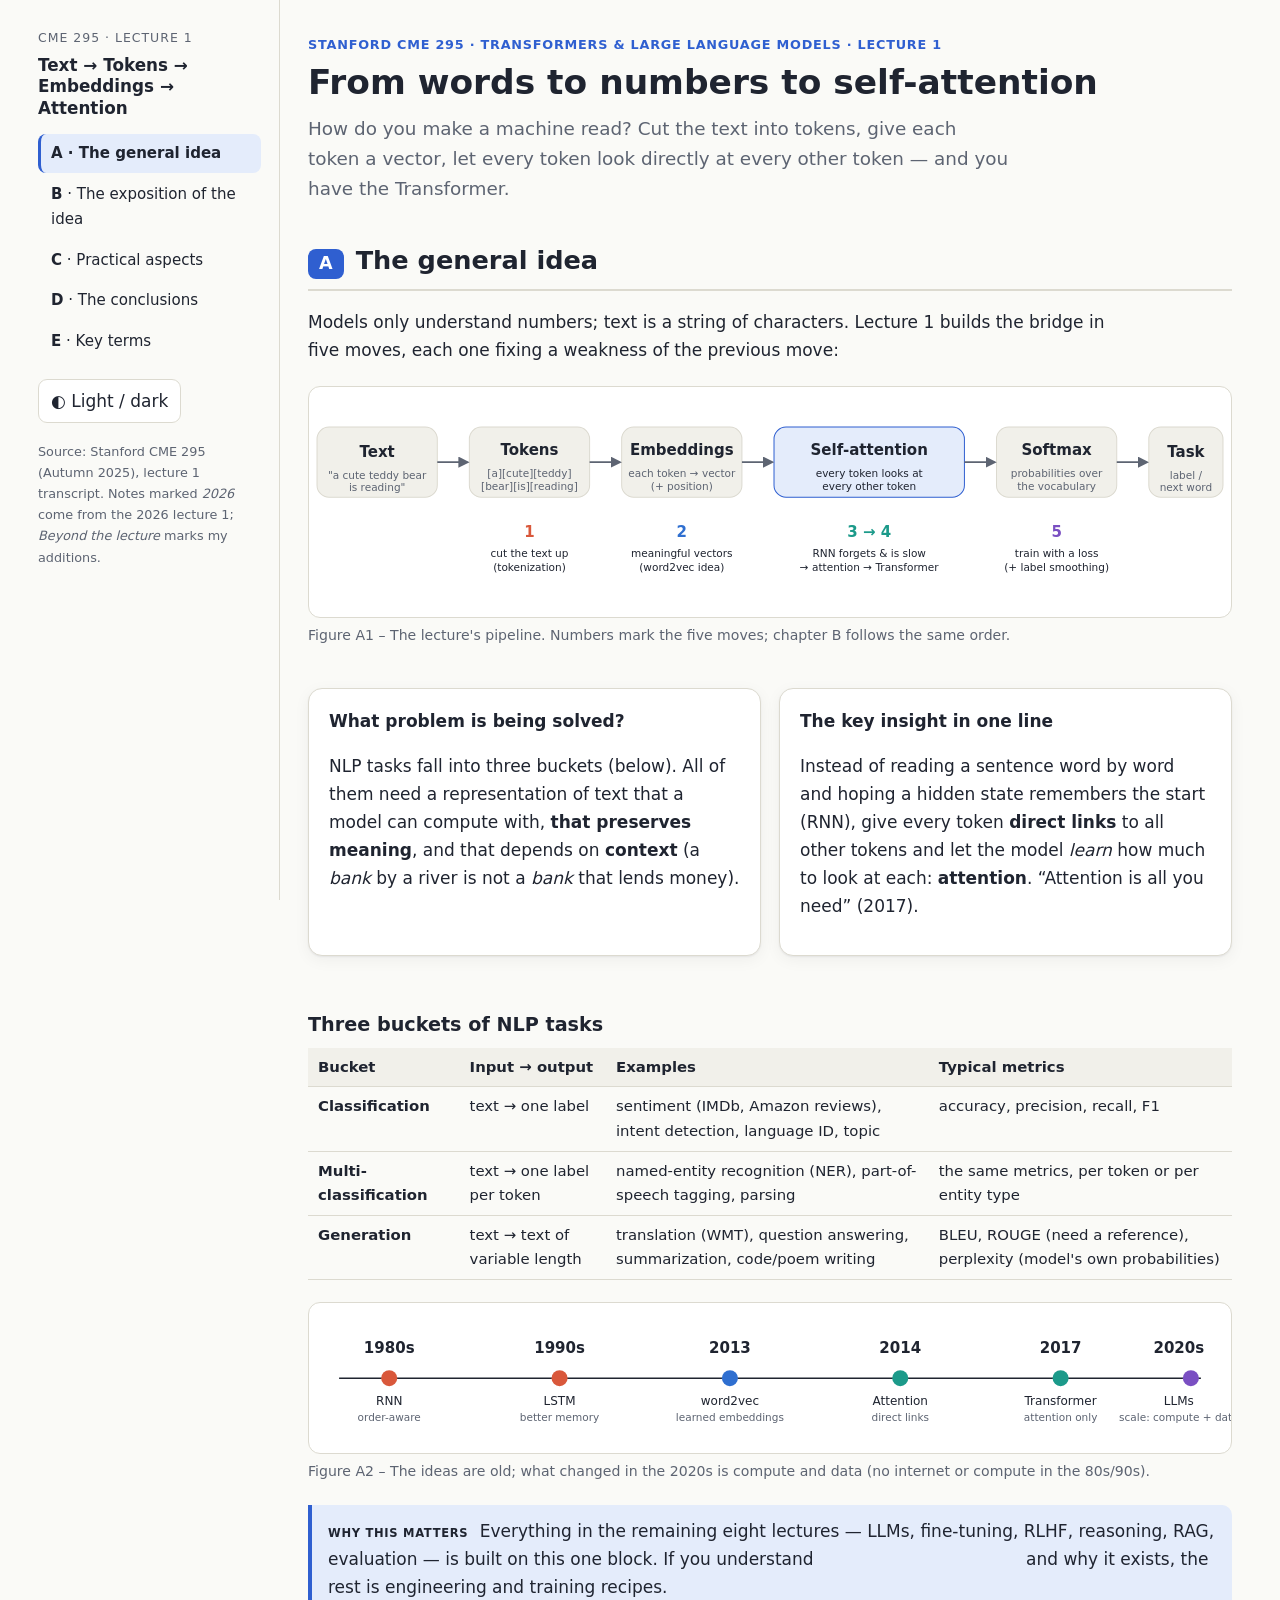
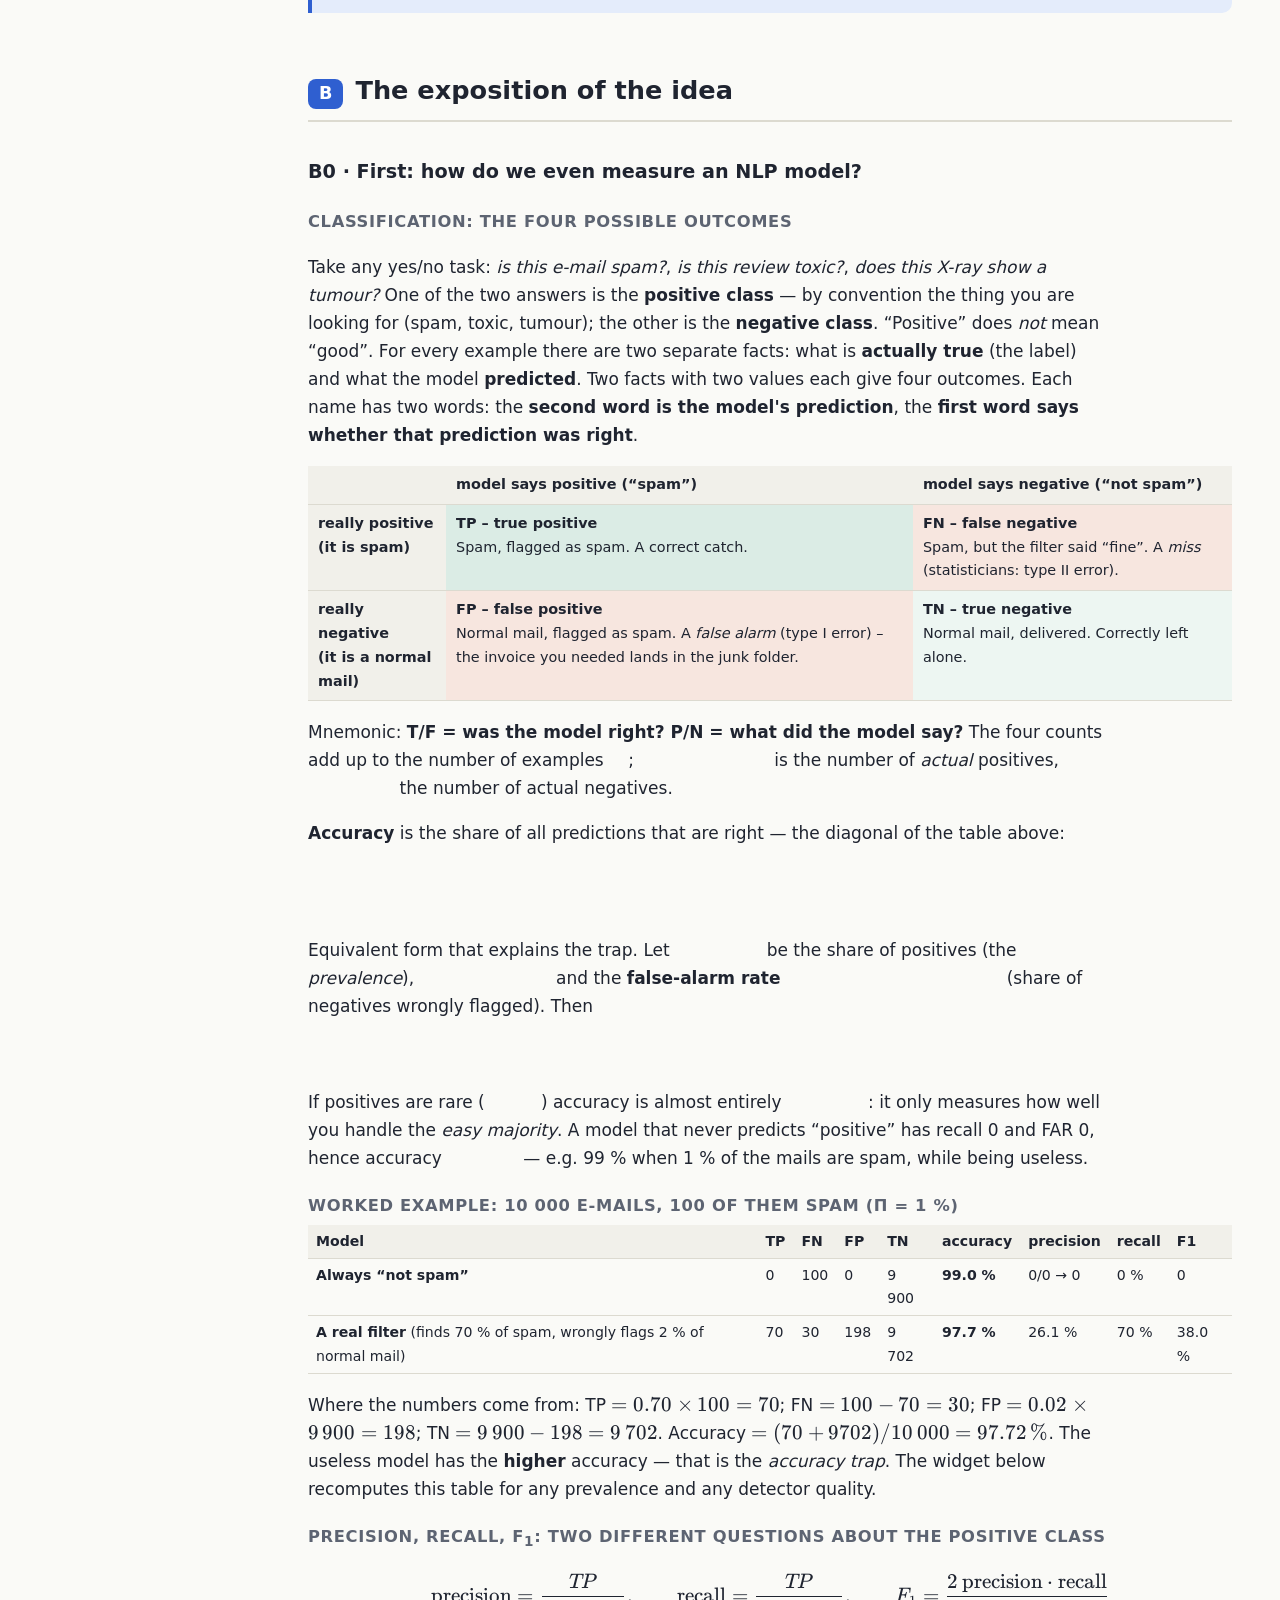
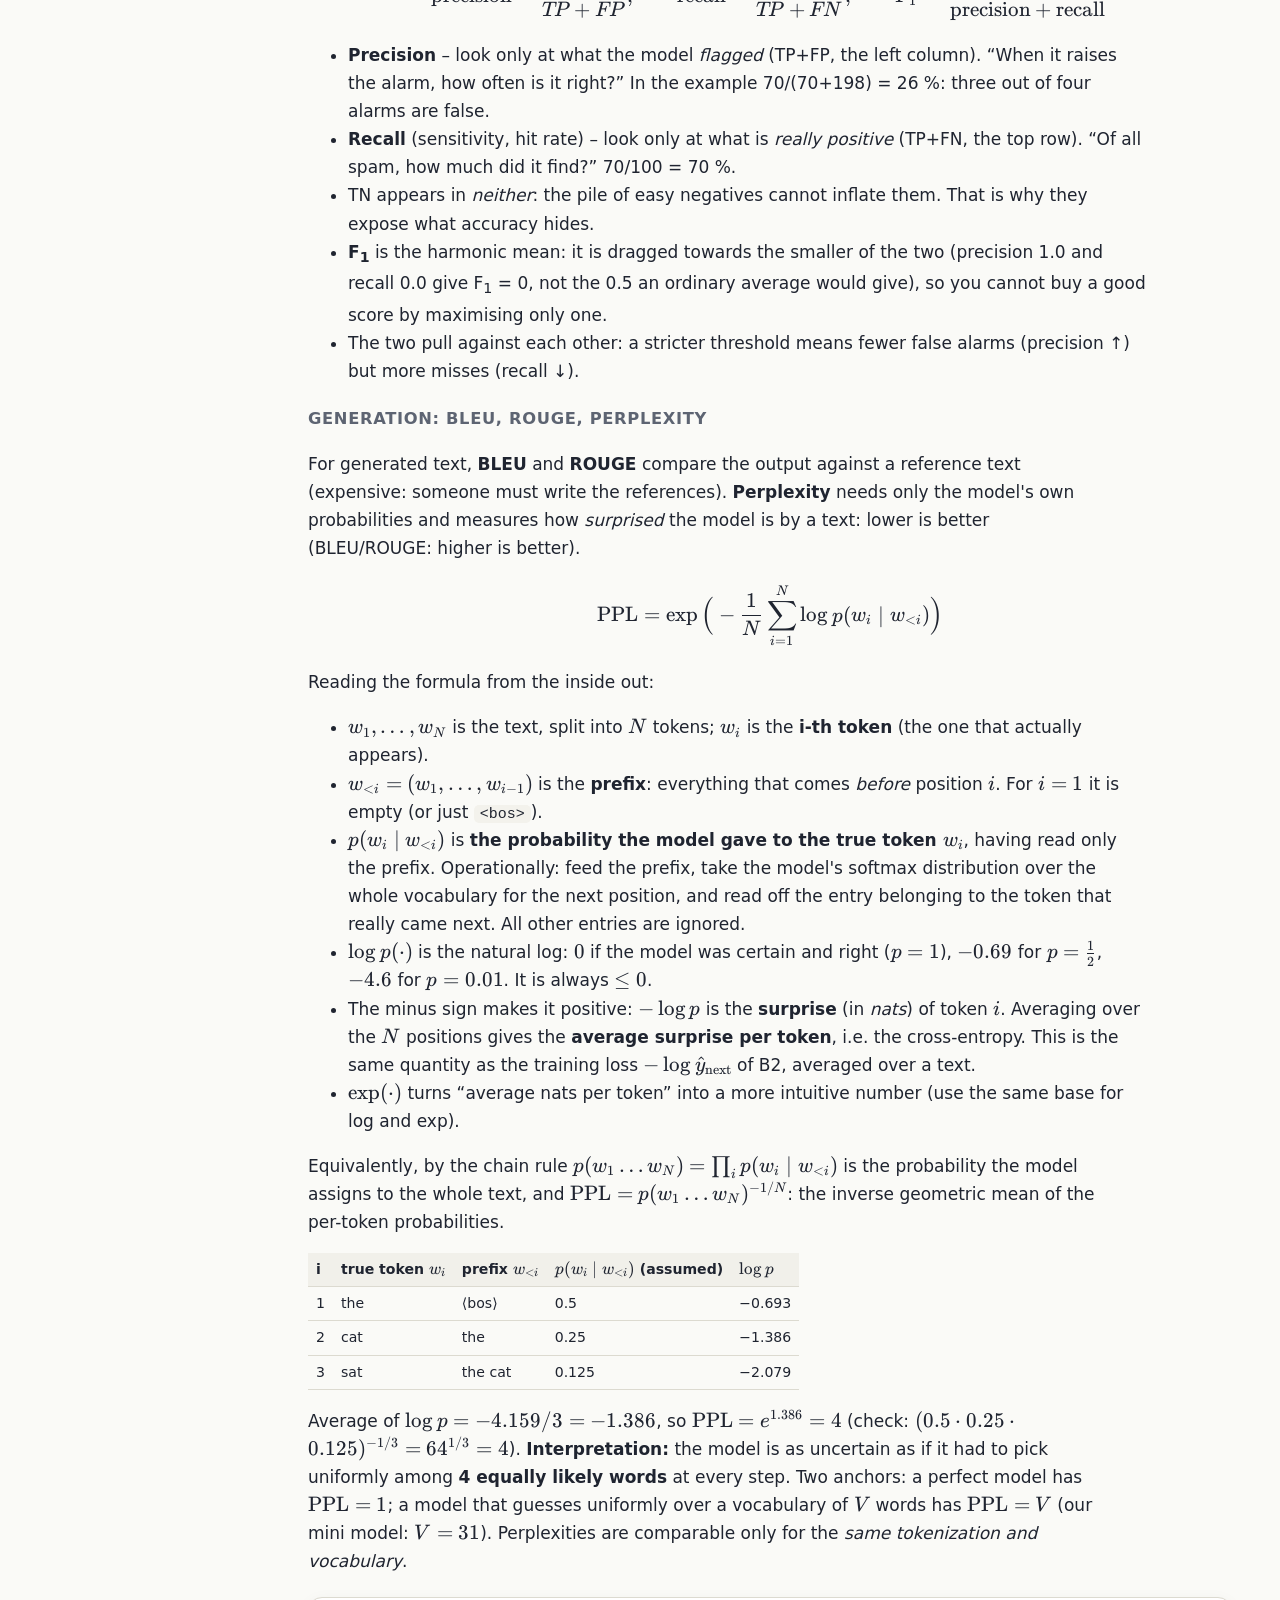
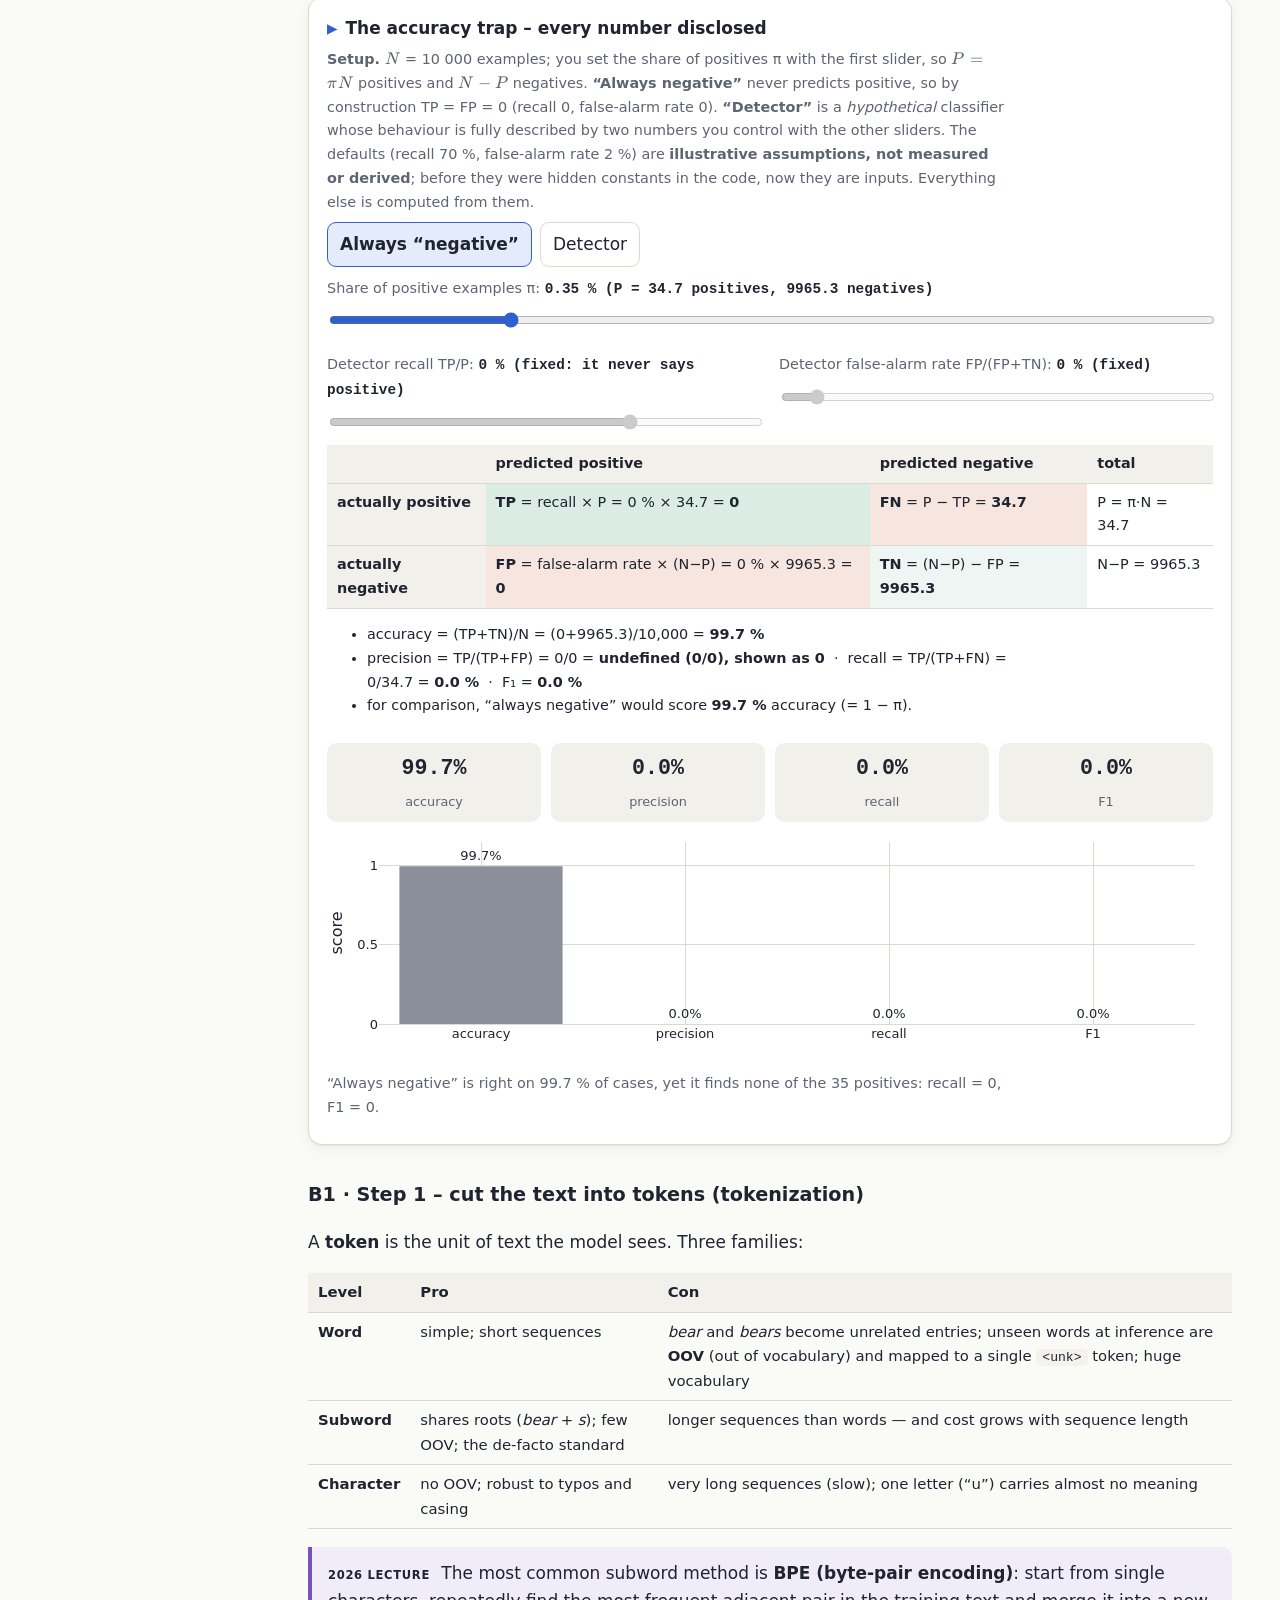
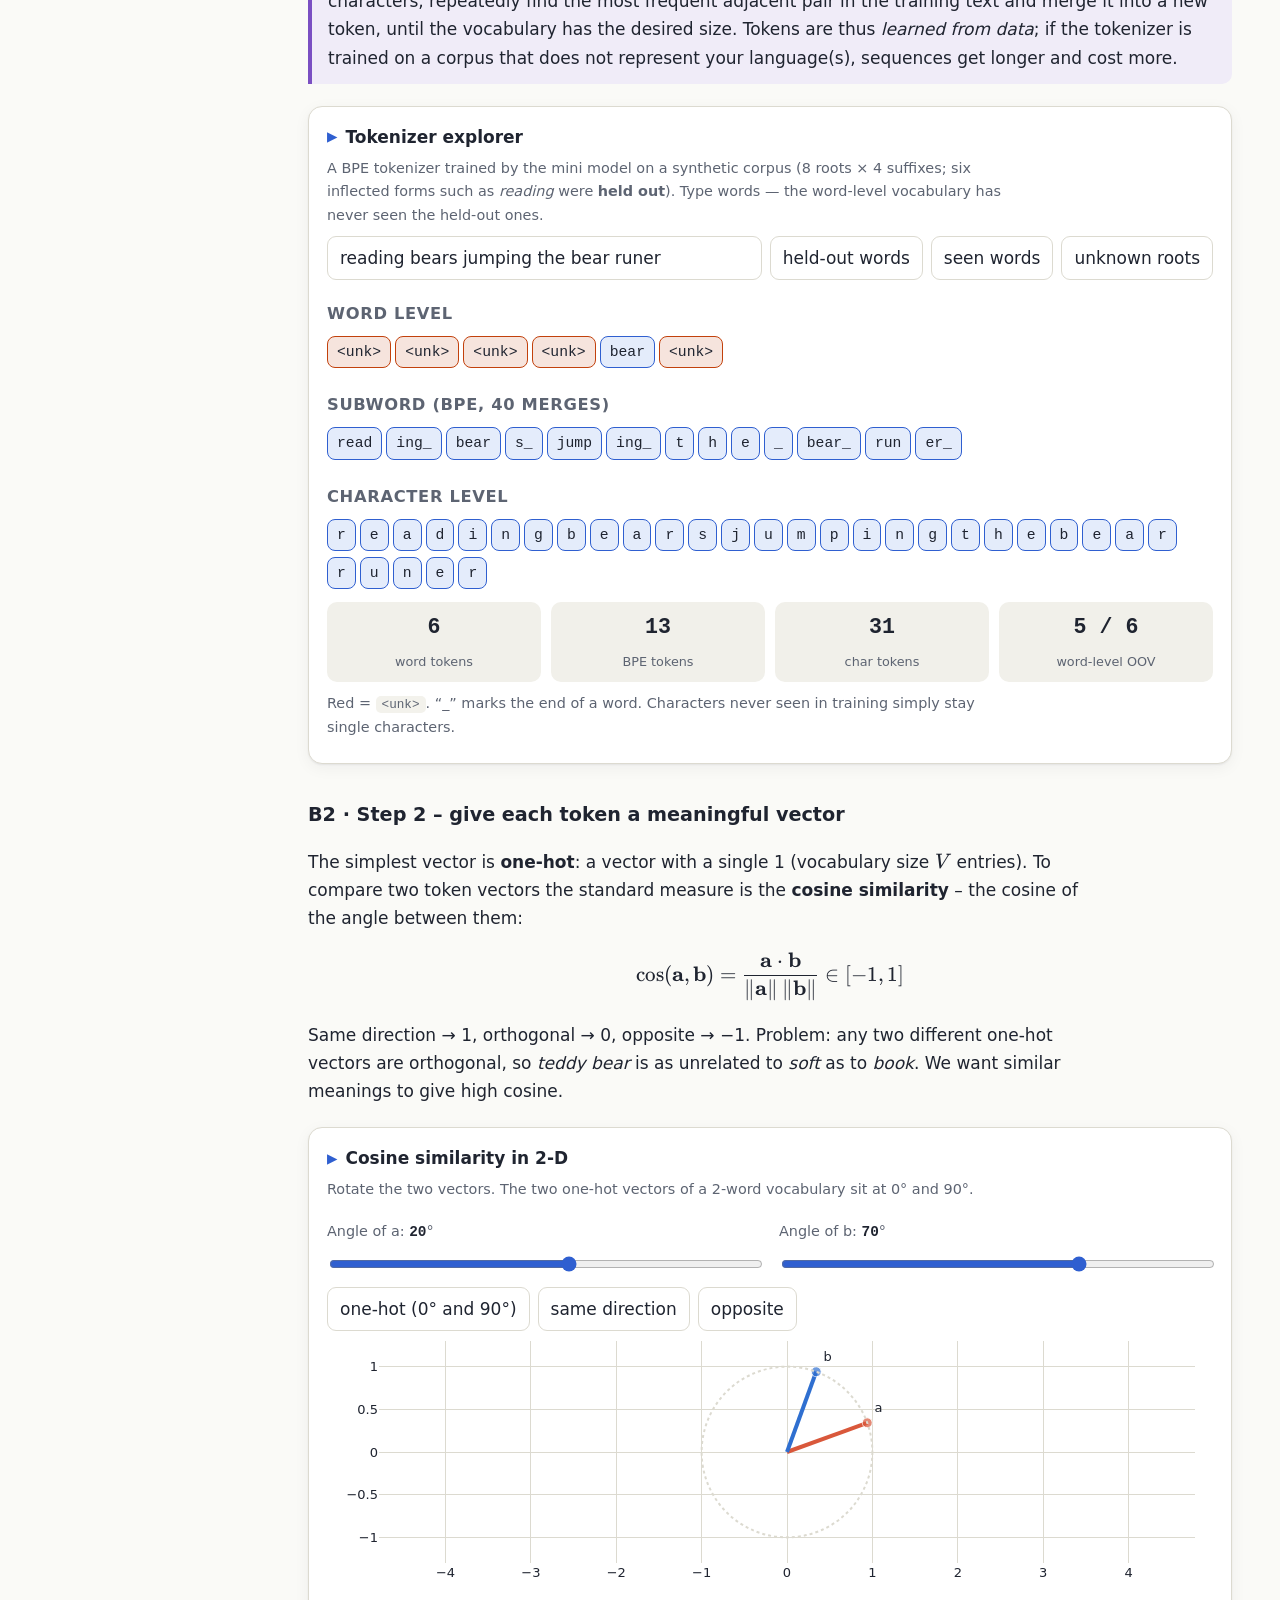
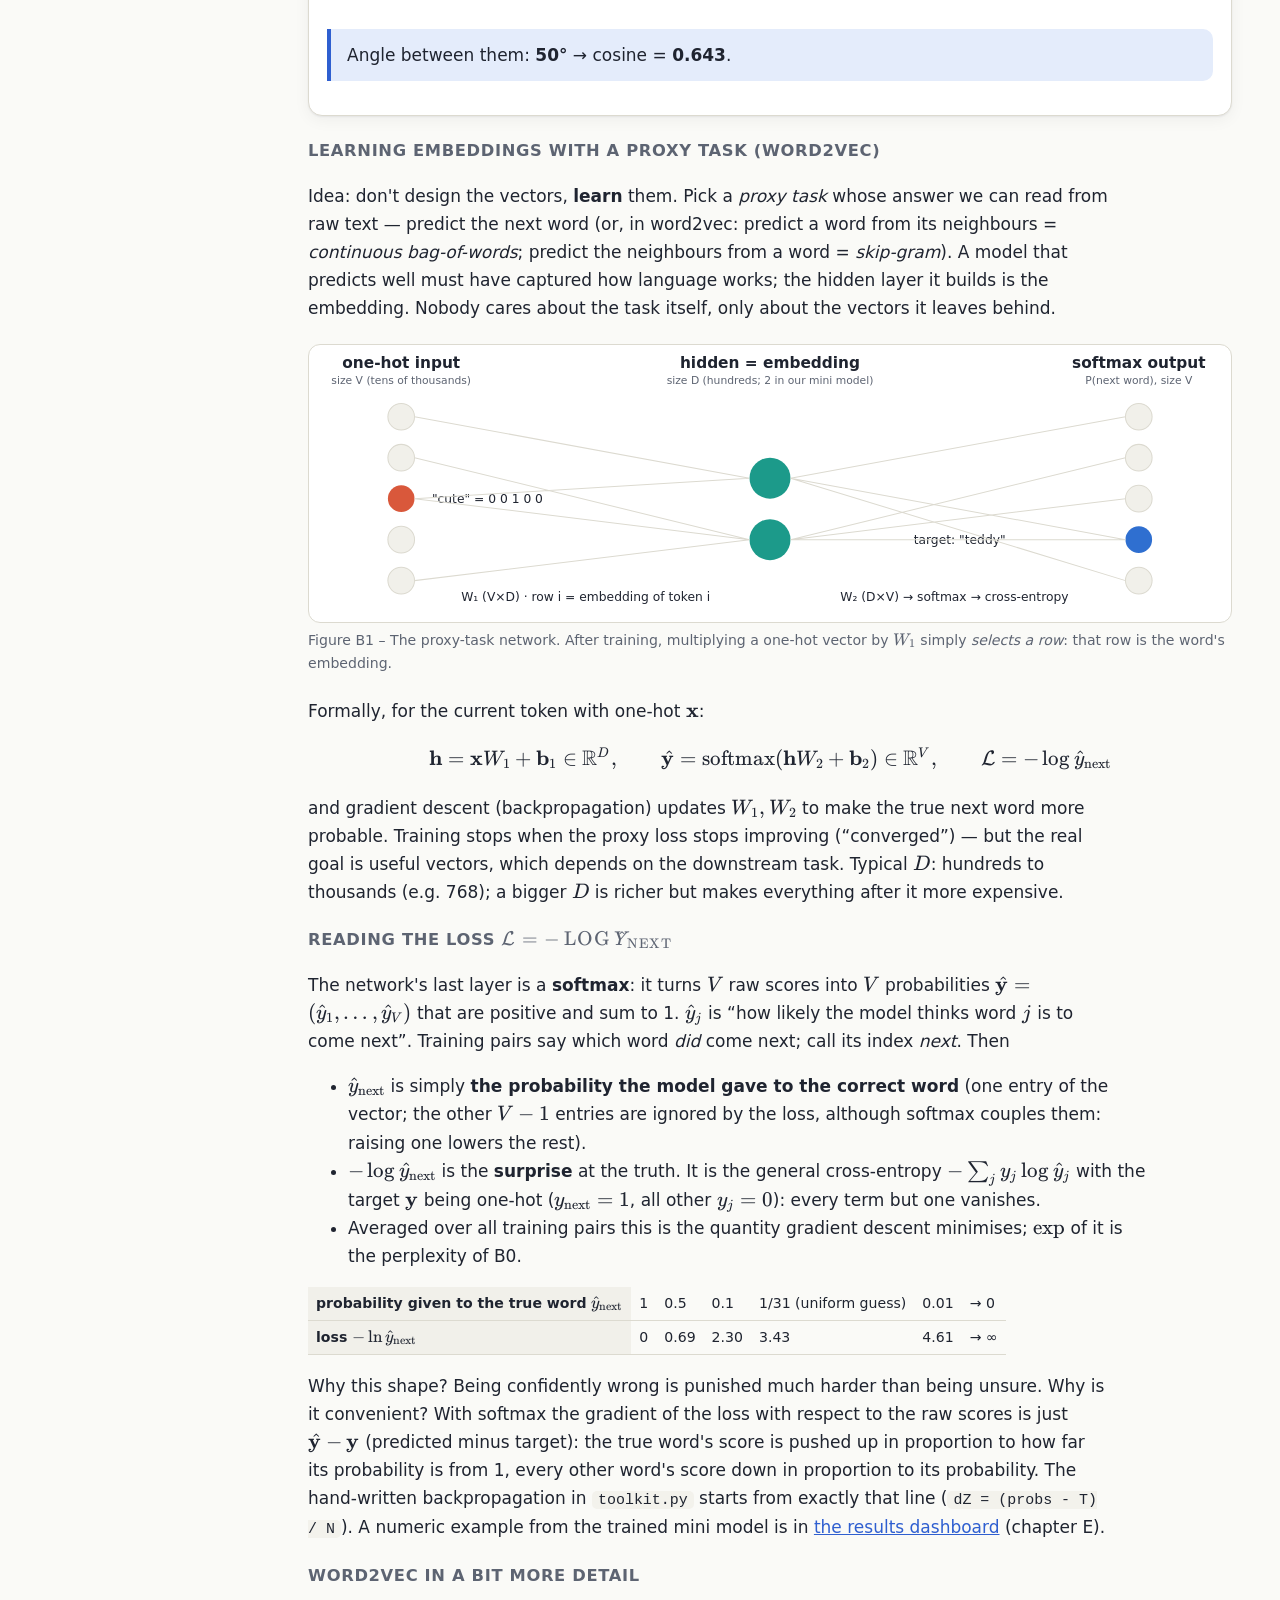
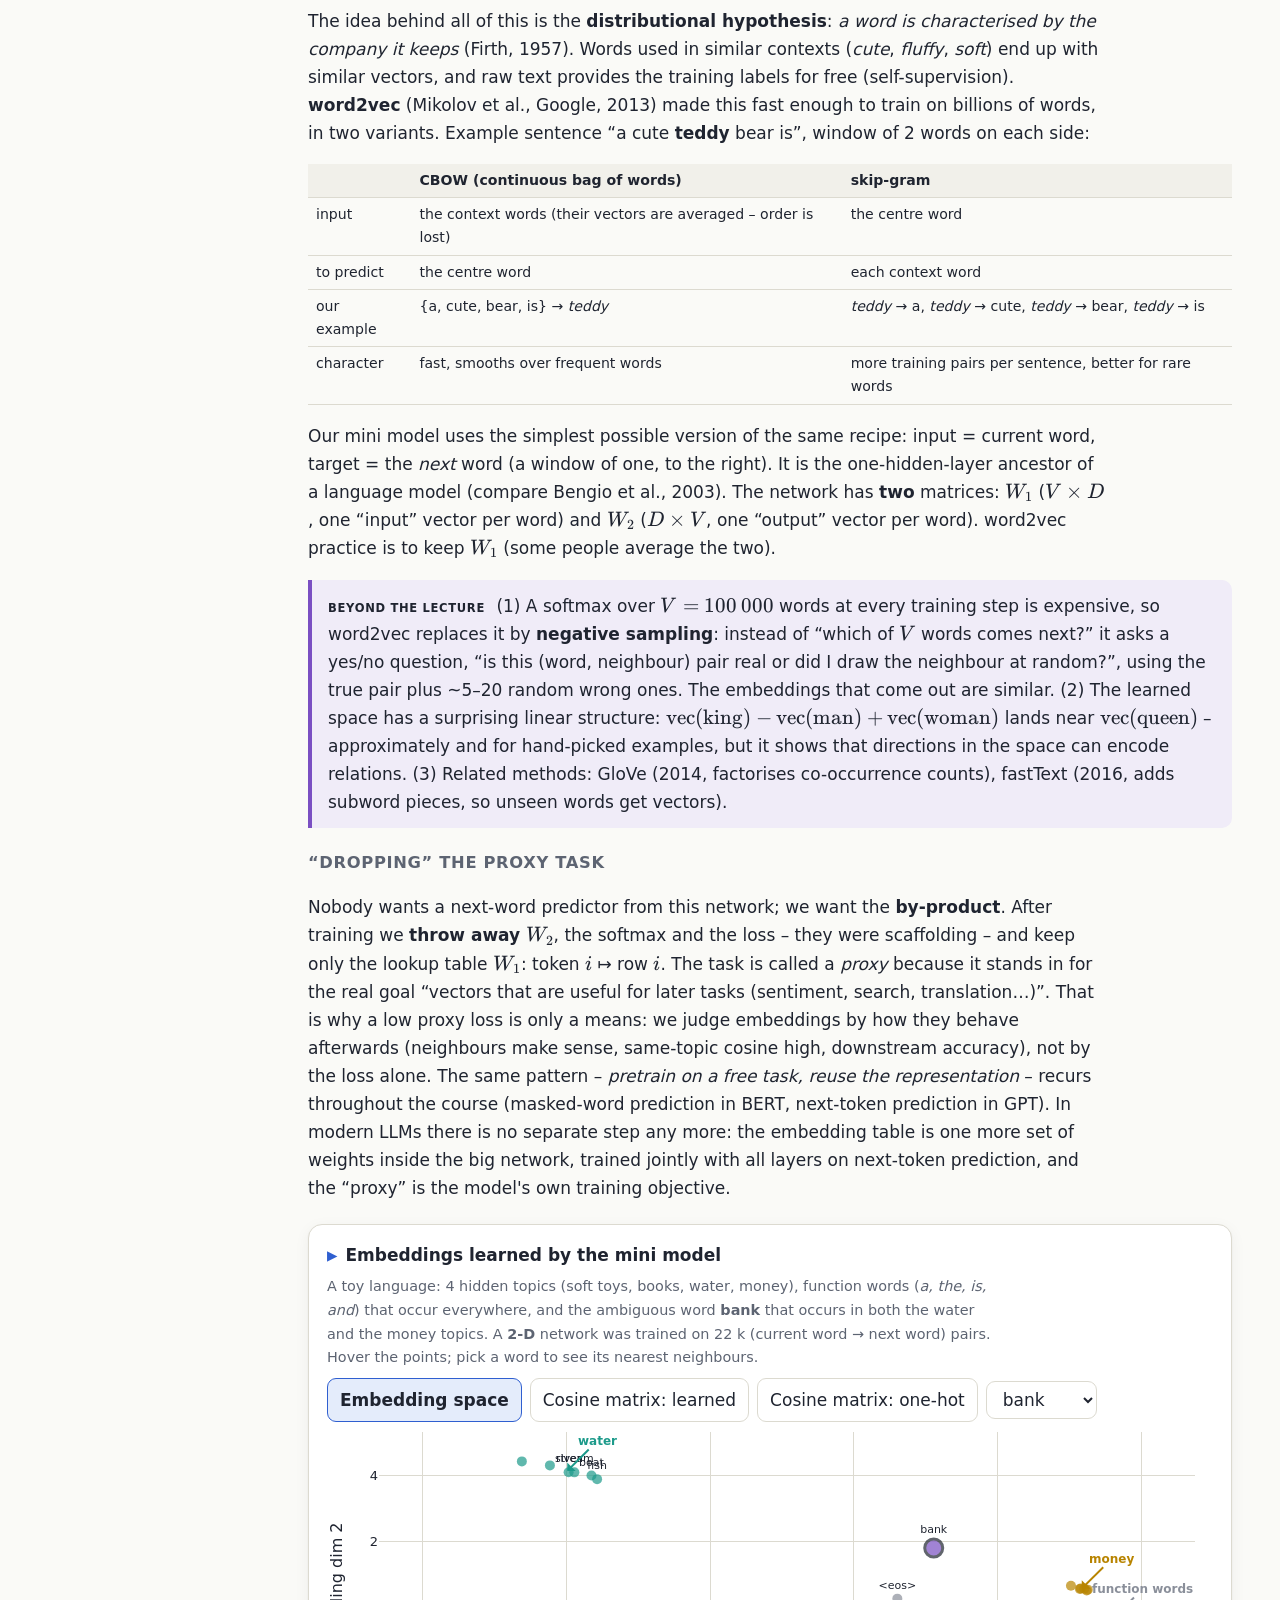
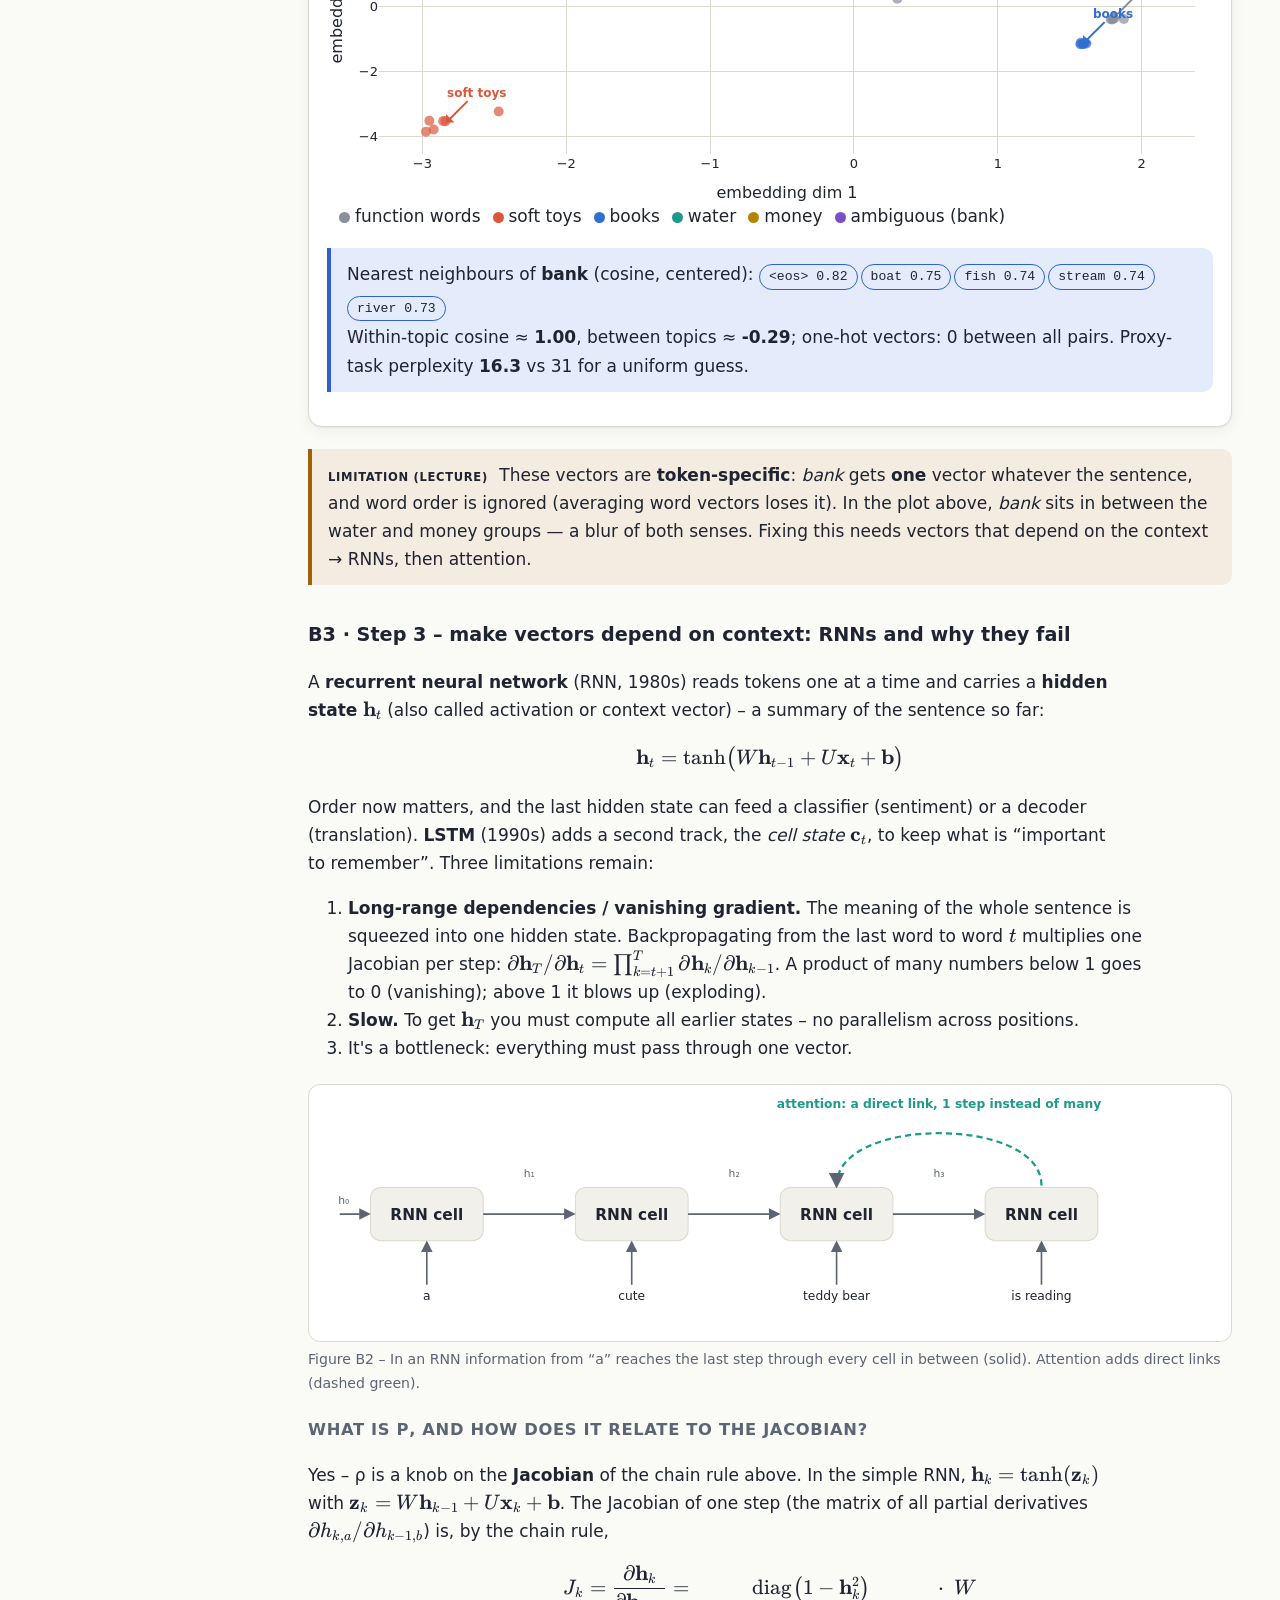
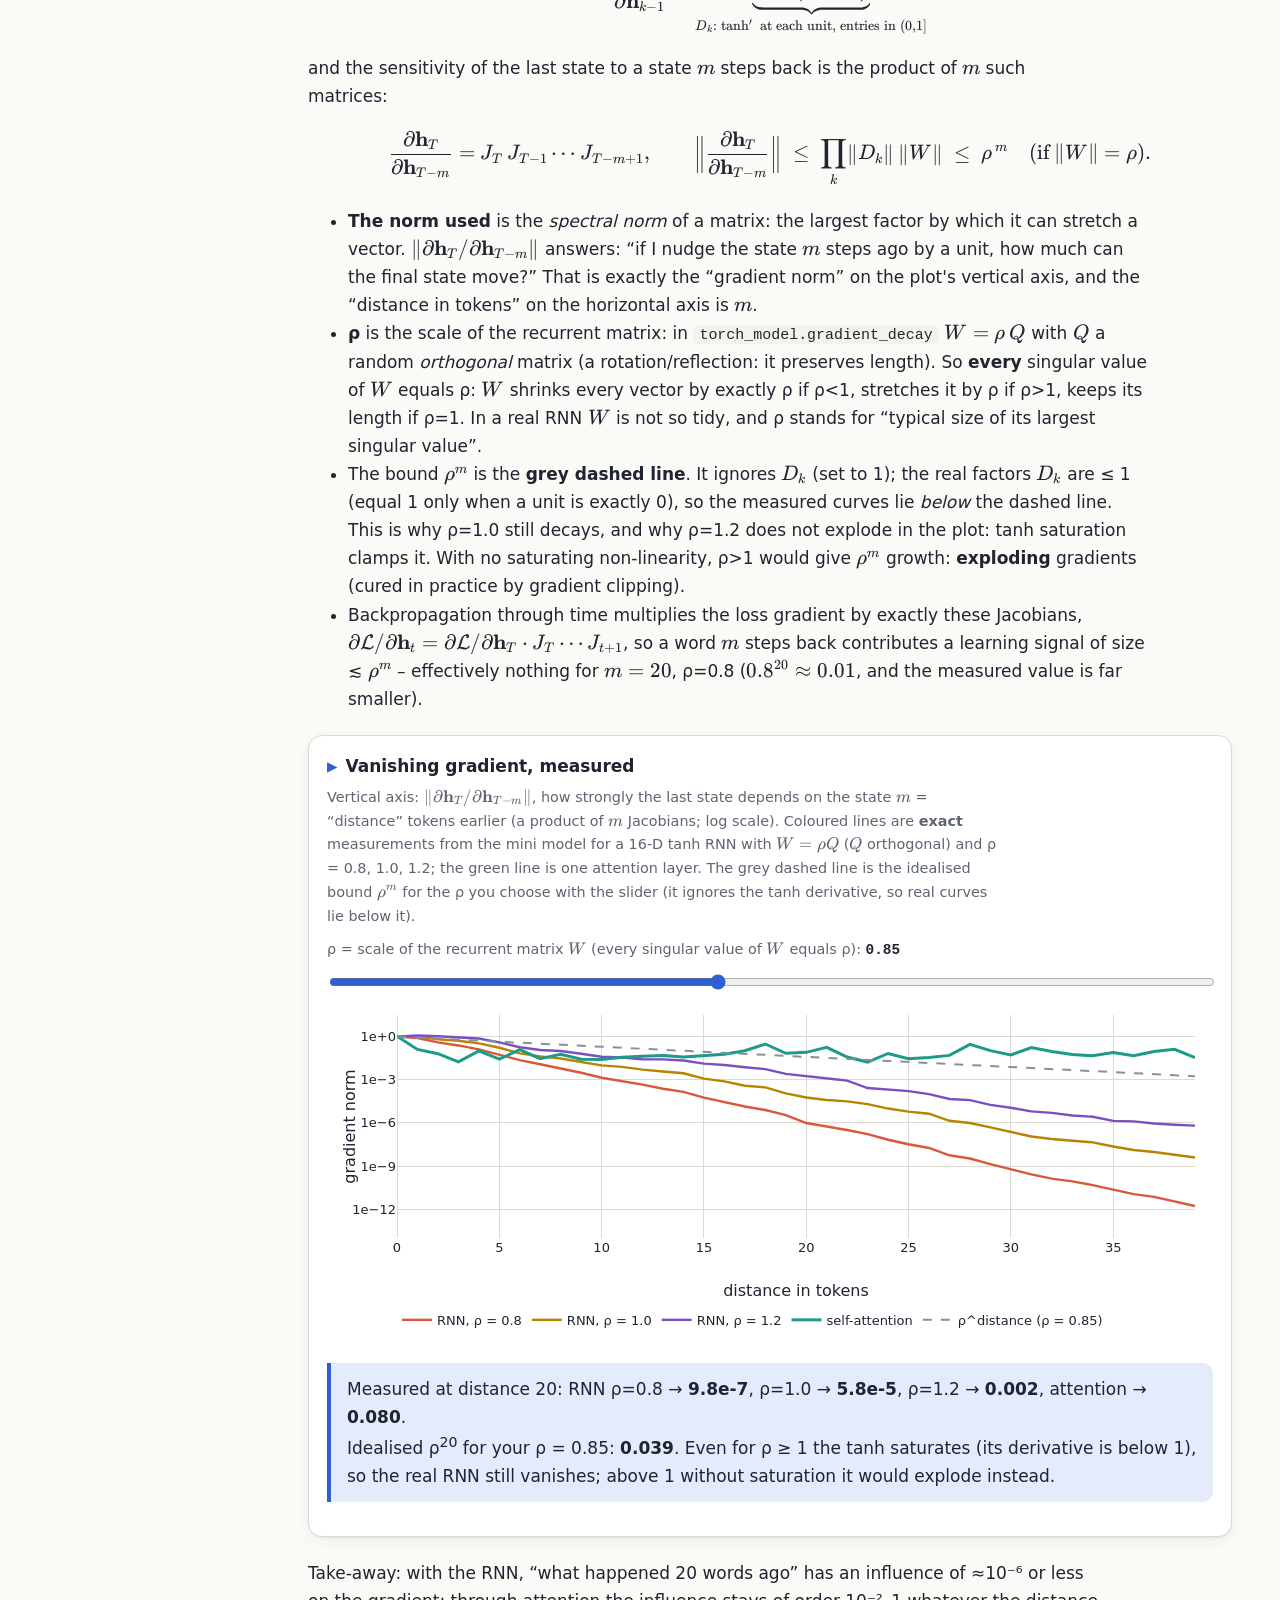
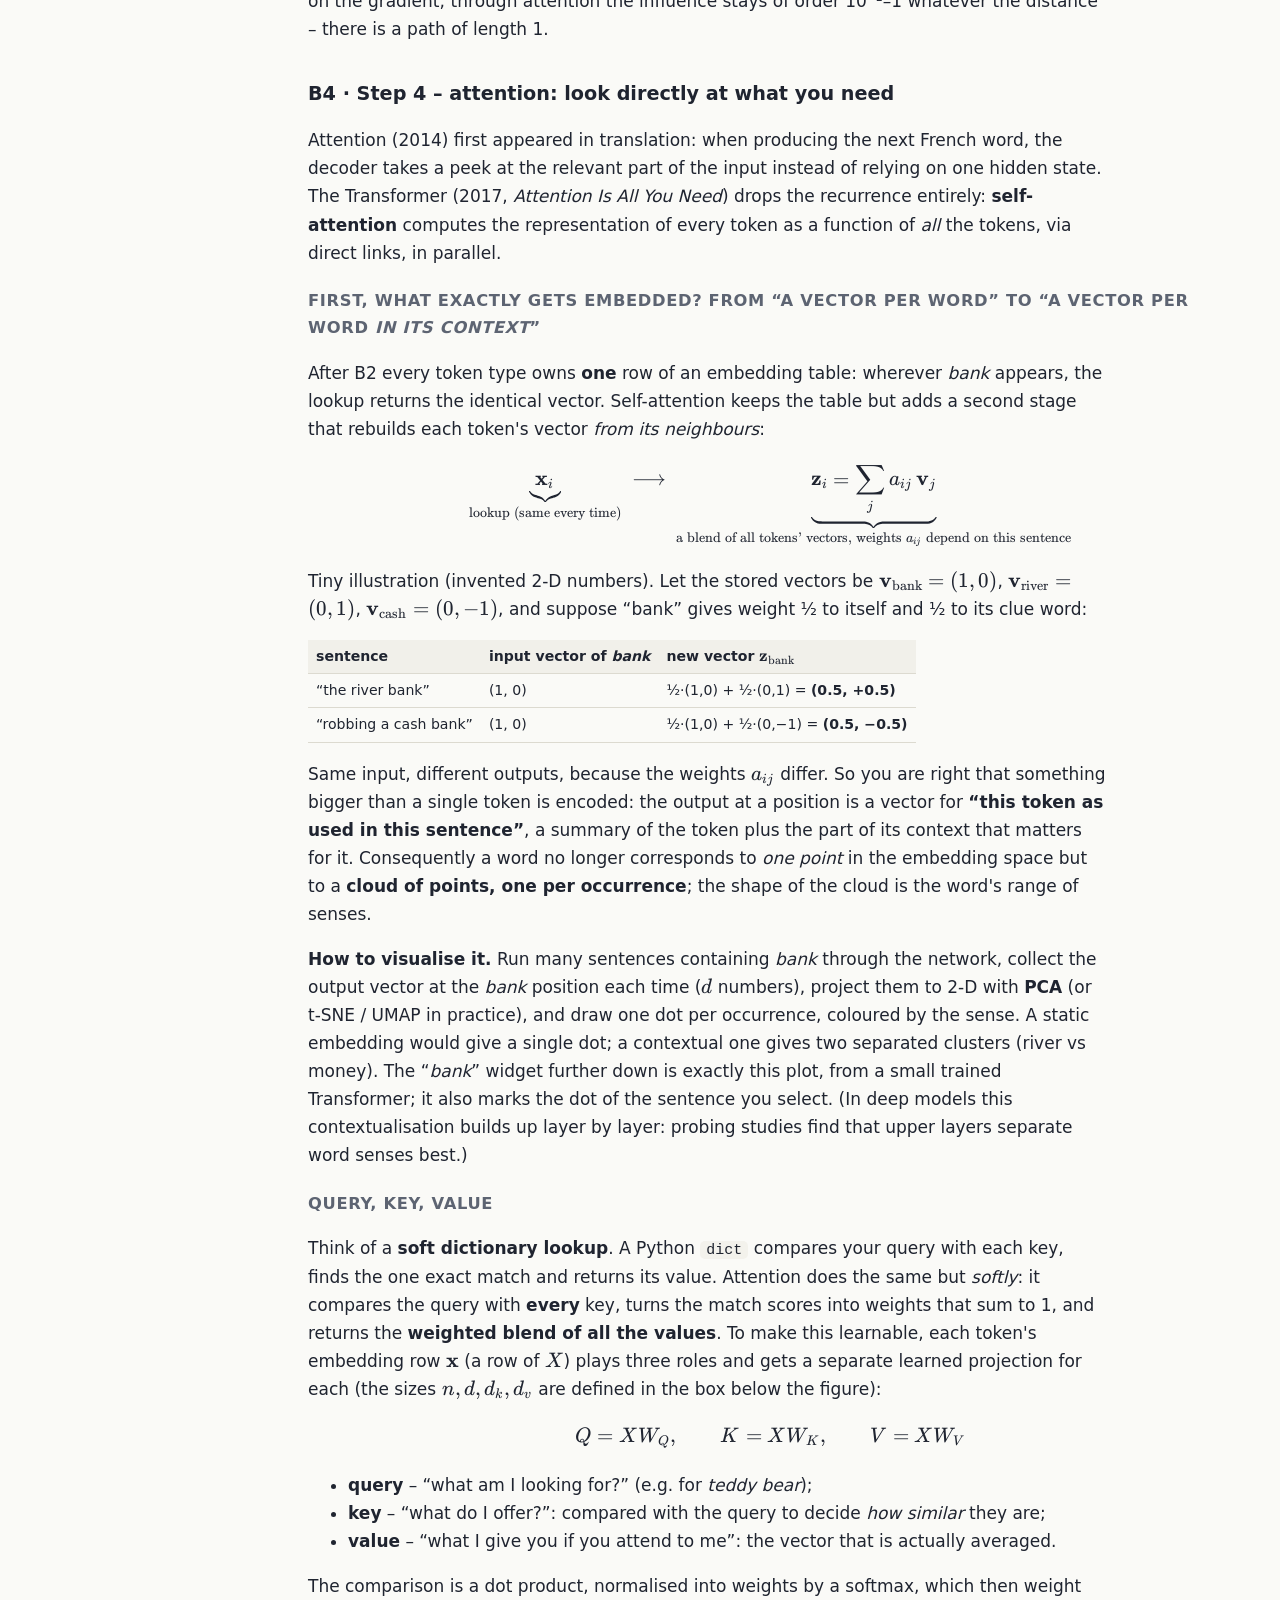
==== Lecture_1/Lecture_1_report.html @ 3cc657a6 "Transformers & LLMs course notes: Lecture 1" ====
<!doctype html>
<html lang="en">
<head>
<link rel="icon" href="data:,">
<meta charset="utf-8">
<meta name="viewport" content="width=device-width, initial-scale=1">
<title>Lecture 1 – Text to Attention</title>
<meta name="description" content="CME 295 Lecture 1 study report: tokens, embeddings, RNNs, self-attention and the original Transformer, with a runnable mini model.">
<link rel="stylesheet" href="../assets/katex/katex.min.css">
<link rel="stylesheet" href="../assets/course.css">
<style>
 .tok{display:inline-block;padding:3px 9px;margin:3px 4px 3px 0;border-radius:8px;border:1px solid var(--accent);background:var(--accent-soft);font-family:var(--mono);font-size:.92rem}
 .tok.unk{border-color:var(--bad);background:color-mix(in srgb,var(--bad) 14%,var(--surface))}
 .bar{height:14px;border-radius:7px;background:var(--accent);min-width:2px}
 .metricgrid{display:grid;grid-template-columns:repeat(4,1fr);gap:10px;margin:10px 0}
 .metric{background:var(--surface2);border-radius:10px;padding:8px 10px;text-align:center}
 .metric b{display:block;font-size:1.35rem;font-family:var(--mono)} .metric span{font-size:.8rem;color:var(--muted)}
 @media(max-width:600px){.metricgrid{grid-template-columns:repeat(2,1fr)}}
 .legend i{display:inline-block;width:11px;height:11px;border-radius:50%;margin:0 5px 0 12px;vertical-align:middle}
 .step-nav{display:flex;gap:8px;align-items:center;flex-wrap:wrap}
 .stepbox{min-height:130px}
 .tbl-small td,.tbl-small th{padding:5px 8px;font-size:.88rem}
 svg .t1{fill:var(--c1)} svg .t2{fill:var(--c2)} svg .t3{fill:var(--c3)} svg .t4{fill:var(--c4)} svg .t5{fill:var(--c5)}
 svg .arrow{stroke:var(--muted);stroke-width:1.6;fill:none;marker-end:url(#ah)} svg .dash{stroke-dasharray:5 4}
 svg .big{font-size:15px;font-weight:700} svg .sm{font-size:12px} svg .xs{font-size:10.5px}
 svg .wh{fill:#fff}
 .mat{width:auto !important;border-collapse:separate;border-spacing:0;display:inline-table;vertical-align:middle;margin:4px 8px;font-family:var(--mono);font-size:.78rem;border-left:2px solid var(--text);border-right:2px solid var(--text);border-radius:5px}
 .mat td,.mat th{padding:2px 7px;text-align:right;white-space:nowrap} .mat th{color:var(--muted);font-weight:500;font-size:.72rem}
 .matrow{overflow-x:auto;padding:4px 0} .matcap{font-size:.82rem;color:var(--muted);margin:2px 0}
 .cm td,.cm th{padding:7px 10px;font-size:.9rem;vertical-align:top} .cm .tp{background:color-mix(in srgb,var(--good) 16%,var(--surface))} .cm .tn{background:color-mix(in srgb,var(--good) 8%,var(--surface))}
 .cm .fp,.cm .fn{background:color-mix(in srgb,var(--bad) 13%,var(--surface))}
 .scroll-x{overflow-x:auto}
</style>
</head>
<body>
<div class="mobilebar" aria-label="Chapters">
  <a href="#A">A Idea</a><a href="#B">B Exposition</a><a href="#C">C Practice</a><a href="#D">D Conclusions</a><a href="#E">E Terms</a>
</div>
<div class="layout">
<nav class="toc" aria-label="Chapters">
  <div class="brand">CME 295 · Lecture 1</div>
  <h2>Text → Tokens → Embeddings → Attention</h2>
  <a href="#A"><b>A</b> · The general idea</a>
  <a href="#B"><b>B</b> · The exposition of the idea</a>
  <a href="#C"><b>C</b> · Practical aspects</a>
  <a href="#D"><b>D</b> · The conclusions</a>
  <a href="#E"><b>E</b> · Key terms</a>
  <div class="tools"><button data-theme-toggle>◐ Light / dark</button></div>
  <p style="font-size:.8rem;color:var(--muted);margin-top:18px">Source: Stanford CME 295 (Autumn 2025), lecture 1 transcript. Notes marked <i>2026</i> come from the 2026 lecture 1; <i>Beyond the lecture</i> marks my additions.</p>
</nav>
<main>
<header class="hero">
  <div class="kicker">Stanford CME 295 · Transformers &amp; Large Language Models · Lecture 1</div>
  <h1>From words to numbers to self-attention</h1>
  <p class="lead">How do you make a machine read? Cut the text into tokens, give each token a vector, let every token look directly at every other token — and you have the Transformer.</p>
</header>

<!-- =============================================================== A -->
<div id="checks" hidden></div><div id="w-dash" hidden></div><div id="d-proxy" hidden></div><div id="d-order" hidden></div><div id="d-sense" hidden></div><div id="d-plot" hidden></div><div id="d-read" hidden></div><div id="loss-ex" hidden></div><div id="loss-ex-body" hidden></div>
<section class="chapter" id="A">
<h2><span class="letter">A</span> The general idea</h2>

<p>Models only understand numbers; text is a string of characters. Lecture 1 builds the bridge in five moves, each one fixing a weakness of the previous move:</p>

<figure class="figure">
<svg viewBox="0 0 920 230" role="img" aria-label="Pipeline from text to prediction">
 <defs><marker id="ah" viewBox="0 0 10 10" refX="8" refY="5" markerWidth="7" markerHeight="7" orient="auto-start-reverse"><path d="M0 0L10 5L0 10z" style="fill:var(--muted)"/></marker></defs>
 <g class="sm">
  <rect class="box" x="8" y="40" width="120" height="70" rx="12"/><text x="68" y="70" text-anchor="middle" class="big">Text</text><text x="68" y="92" text-anchor="middle" class="xs muted">"a cute teddy bear</text><text x="68" y="104" text-anchor="middle" class="xs muted">is reading"</text>
  <rect class="box" x="160" y="40" width="120" height="70" rx="12"/><text x="220" y="68" text-anchor="middle" class="big">Tokens</text><text x="220" y="90" text-anchor="middle" class="xs muted">[a][cute][teddy]</text><text x="220" y="103" text-anchor="middle" class="xs muted">[bear][is][reading]</text>
  <rect class="box" x="312" y="40" width="120" height="70" rx="12"/><text x="372" y="68" text-anchor="middle" class="big">Embeddings</text><text x="372" y="90" text-anchor="middle" class="xs muted">each token → vector</text><text x="372" y="103" text-anchor="middle" class="xs muted">(+ position)</text>
  <rect class="acc" x="464" y="40" width="190" height="70" rx="12"/><text x="559" y="68" text-anchor="middle" class="big">Self-attention</text><text x="559" y="90" text-anchor="middle" class="xs">every token looks at</text><text x="559" y="103" text-anchor="middle" class="xs">every other token</text>
  <rect class="box" x="686" y="40" width="120" height="70" rx="12"/><text x="746" y="68" text-anchor="middle" class="big">Softmax</text><text x="746" y="90" text-anchor="middle" class="xs muted">probabilities over</text><text x="746" y="103" text-anchor="middle" class="xs muted">the vocabulary</text>
  <rect class="box" x="838" y="40" width="74" height="70" rx="12"/><text x="875" y="70" text-anchor="middle" class="big">Task</text><text x="875" y="92" text-anchor="middle" class="xs muted">label /</text><text x="875" y="104" text-anchor="middle" class="xs muted">next word</text>
 </g>
 <path class="arrow" d="M128 75H158"/><path class="arrow" d="M280 75H310"/><path class="arrow" d="M432 75H462"/><path class="arrow" d="M654 75H684"/><path class="arrow" d="M806 75H836"/>
 <g class="sm">
  <text x="220" y="150" text-anchor="middle" class="t1 big">1</text><text x="220" y="170" text-anchor="middle" class="xs">cut the text up</text><text x="220" y="184" text-anchor="middle" class="xs">(tokenization)</text>
  <text x="372" y="150" text-anchor="middle" class="t2 big">2</text><text x="372" y="170" text-anchor="middle" class="xs">meaningful vectors</text><text x="372" y="184" text-anchor="middle" class="xs">(word2vec idea)</text>
  <text x="559" y="150" text-anchor="middle" class="t3 big">3 → 4</text><text x="559" y="170" text-anchor="middle" class="xs">RNN forgets &amp; is slow</text><text x="559" y="184" text-anchor="middle" class="xs">→ attention → Transformer</text>
  <text x="746" y="150" text-anchor="middle" class="t5 big">5</text><text x="746" y="170" text-anchor="middle" class="xs">train with a loss</text><text x="746" y="184" text-anchor="middle" class="xs">(+ label smoothing)</text>
 </g>
</svg>
<figcaption>Figure A1 – The lecture's pipeline. Numbers mark the five moves; chapter B follows the same order.</figcaption>
</figure>

<div class="grid2">
 <div class="card"><div class="cardtitle">What problem is being solved?</div>
  <p>NLP tasks fall into three buckets (below). All of them need a representation of text that a model can compute with, <b>that preserves meaning</b>, and that depends on <b>context</b> (a <i>bank</i> by a river is not a <i>bank</i> that lends money).</p></div>
 <div class="card"><div class="cardtitle">The key insight in one line</div>
  <p>Instead of reading a sentence word by word and hoping a hidden state remembers the start (RNN), give every token <b>direct links</b> to all other tokens and let the model <i>learn</i> how much to look at each: <b>attention</b>. “Attention is all you need” (2017).</p></div>
</div>

<h3>Three buckets of NLP tasks</h3>
<table>
 <tr><th>Bucket</th><th>Input → output</th><th>Examples</th><th>Typical metrics</th></tr>
 <tr><td><b>Classification</b></td><td>text → one label</td><td>sentiment (IMDb, Amazon reviews), intent detection, language ID, topic</td><td>accuracy, precision, recall, F1</td></tr>
 <tr><td><b>Multi-classification</b></td><td>text → one label per token</td><td>named-entity recognition (NER), part-of-speech tagging, parsing</td><td>the same metrics, per token or per entity type</td></tr>
 <tr><td><b>Generation</b></td><td>text → text of variable length</td><td>translation (WMT), question answering, summarization, code/poem writing</td><td>BLEU, ROUGE (need a reference), perplexity (model's own probabilities)</td></tr>
</table>

<figure class="figure">
<svg viewBox="0 0 920 150" role="img" aria-label="Timeline">
 <line x1="30" y1="75" x2="890" y2="75" class="line"/>
 <g class="sm" text-anchor="middle">
  <circle cx="80" cy="75" r="8" class="t1"/><text x="80" y="50" class="big">1980s</text><text x="80" y="102">RNN</text><text x="80" y="118" class="xs muted">order-aware</text>
  <circle cx="250" cy="75" r="8" class="t1"/><text x="250" y="50" class="big">1990s</text><text x="250" y="102">LSTM</text><text x="250" y="118" class="xs muted">better memory</text>
  <circle cx="420" cy="75" r="8" class="t2"/><text x="420" y="50" class="big">2013</text><text x="420" y="102">word2vec</text><text x="420" y="118" class="xs muted">learned embeddings</text>
  <circle cx="590" cy="75" r="8" class="t3"/><text x="590" y="50" class="big">2014</text><text x="590" y="102">Attention</text><text x="590" y="118" class="xs muted">direct links</text>
  <circle cx="750" cy="75" r="8" class="t3"/><text x="750" y="50" class="big">2017</text><text x="750" y="102">Transformer</text><text x="750" y="118" class="xs muted">attention only</text>
  <circle cx="880" cy="75" r="8" class="t5"/><text x="868" y="50" class="big">2020s</text><text x="868" y="102">LLMs</text><text x="868" y="118" class="xs muted">scale: compute + data</text>
 </g>
</svg>
<figcaption>Figure A2 – The ideas are old; what changed in the 2020s is compute and data (no internet or compute in the 80s/90s).</figcaption>
</figure>
<div class="callout"><b class="tag">Why this matters</b> Everything in the remaining eight lectures — LLMs, fine-tuning, RLHF, reasoning, RAG, evaluation — is built on this one block. If you understand $\mathrm{softmax}(QK^\top/\sqrt{d_k})V$ and why it exists, the rest is engineering and training recipes.</div>
</section>

<!-- =============================================================== B -->
<section class="chapter" id="B">
<h2><span class="letter">B</span> The exposition of the idea</h2>

<!-- ---------------------------------------------------- B0 metrics -->
<h3>B0 · First: how do we even measure an NLP model?</h3>
<h4>Classification: the four possible outcomes</h4>
<p>Take any yes/no task: <i>is this e-mail spam?</i>, <i>is this review toxic?</i>, <i>does this X-ray show a tumour?</i> One of the two answers is the <b>positive class</b> — by convention the thing you are looking for (spam, toxic, tumour); the other is the <b>negative class</b>. “Positive” does <i>not</i> mean “good”. For every example there are two separate facts: what is <b>actually true</b> (the label) and what the model <b>predicted</b>. Two facts with two values each give four outcomes. Each name has two words: the <b>second word is the model's prediction</b>, the <b>first word says whether that prediction was right</b>.</p>
<div class="scroll-x"><table class="cm">
 <tr><th></th><th>model says <b>positive</b> (“spam”)</th><th>model says <b>negative</b> (“not spam”)</th></tr>
 <tr><th>really <b>positive</b><br>(it is spam)</th>
  <td class="tp"><b>TP – true positive</b><br>Spam, flagged as spam. A correct catch.</td>
  <td class="fn"><b>FN – false negative</b><br>Spam, but the filter said “fine”. A <i>miss</i> (statisticians: type II error).</td></tr>
 <tr><th>really <b>negative</b><br>(it is a normal mail)</th>
  <td class="fp"><b>FP – false positive</b><br>Normal mail, flagged as spam. A <i>false alarm</i> (type I error) – the invoice you needed lands in the junk folder.</td>
  <td class="tn"><b>TN – true negative</b><br>Normal mail, delivered. Correctly left alone.</td></tr>
</table></div>
<p class="hint">Mnemonic: <b>T/F = was the model right?  P/N = what did the model say?</b> The four counts add up to the number of examples $N$; $TP+FN=P$ is the number of <i>actual</i> positives, $FP+TN$ the number of actual negatives.</p>

<p><b>Accuracy</b> is the share of all predictions that are right — the diagonal of the table above:</p>
$$\text{accuracy}=\frac{TP+TN}{TP+TN+FP+FN}=\frac{\text{correct predictions}}{\text{all predictions}}$$
<p>Equivalent form that explains the trap. Let $\pi=P/N$ be the share of positives (the <i>prevalence</i>), $\text{recall}=TP/P$ and the <b>false-alarm rate</b> $\text{FAR}=FP/(FP+TN)$ (share of negatives wrongly flagged). Then</p>
$$\text{accuracy}=\pi\cdot\text{recall}+(1-\pi)\cdot(1-\text{FAR})$$
<p>If positives are rare ($\pi\to0$) accuracy is almost entirely $1-\text{FAR}$: it only measures how well you handle the <i>easy majority</i>. A model that never predicts “positive” has recall 0 and FAR 0, hence accuracy $=1-\pi$ — e.g. 99 % when 1 % of the mails are spam, while being useless.</p>

<h4>Worked example: 10 000 e-mails, 100 of them spam (π = 1 %)</h4>
<div class="scroll-x"><table class="tbl-small">
 <tr><th>Model</th><th>TP</th><th>FN</th><th>FP</th><th>TN</th><th>accuracy</th><th>precision</th><th>recall</th><th>F1</th></tr>
 <tr><td><b>Always “not spam”</b></td><td>0</td><td>100</td><td>0</td><td>9 900</td><td><b>99.0 %</b></td><td>0/0 → 0</td><td>0 %</td><td>0</td></tr>
 <tr><td><b>A real filter</b> (finds 70 % of spam, wrongly flags 2 % of normal mail)</td><td>70</td><td>30</td><td>198</td><td>9 702</td><td><b>97.7 %</b></td><td>26.1 %</td><td>70 %</td><td>38.0 %</td></tr>
</table></div>
<p>Where the numbers come from: TP $=0.70\times100=70$; FN $=100-70=30$; FP $=0.02\times9\,900=198$; TN $=9\,900-198=9\,702$. Accuracy $=(70+9702)/10\,000=97.72\,\%$. The useless model has the <b>higher</b> accuracy — that is the <i>accuracy trap</i>. The widget below recomputes this table for any prevalence and any detector quality.</p>

<h4>Precision, recall, F<sub>1</sub>: two different questions about the positive class</h4>
$$\text{precision}=\frac{TP}{TP+FP},\qquad \text{recall}=\frac{TP}{TP+FN},\qquad F_1=\frac{2\,\text{precision}\cdot\text{recall}}{\text{precision}+\text{recall}}$$
<ul>
 <li><b>Precision</b> – look only at what the model <i>flagged</i> (TP+FP, the left column). “When it raises the alarm, how often is it right?” In the example 70/(70+198) = 26 %: three out of four alarms are false.</li>
 <li><b>Recall</b> (sensitivity, hit rate) – look only at what is <i>really positive</i> (TP+FN, the top row). “Of all spam, how much did it find?” 70/100 = 70 %.</li>
 <li>TN appears in <i>neither</i>: the pile of easy negatives cannot inflate them. That is why they expose what accuracy hides.</li>
 <li><b>F<sub>1</sub></b> is the harmonic mean: it is dragged towards the smaller of the two (precision 1.0 and recall 0.0 give F<sub>1</sub> = 0, not the 0.5 an ordinary average would give), so you cannot buy a good score by maximising only one.</li>
 <li>The two pull against each other: a stricter threshold means fewer false alarms (precision ↑) but more misses (recall ↓).</li>
</ul>

<h4>Generation: BLEU, ROUGE, perplexity</h4>
<p>For generated text, <b>BLEU</b> and <b>ROUGE</b> compare the output against a reference text (expensive: someone must write the references). <b>Perplexity</b> needs only the model's own probabilities and measures how <i>surprised</i> the model is by a text: lower is better (BLEU/ROUGE: higher is better).</p>
$$\mathrm{PPL}=\exp\Big(-\frac1N\sum_{i=1}^{N}\log p(w_i\mid w_{\lt i})\Big)$$
<p>Reading the formula from the inside out:</p>
<ul>
 <li>$w_1,\dots,w_N$ is the text, split into $N$ tokens; $w_i$ is the <b>i-th token</b> (the one that actually appears).</li>
 <li>$w_{\lt i}=(w_1,\dots,w_{i-1})$ is the <b>prefix</b>: everything that comes <i>before</i> position $i$. For $i=1$ it is empty (or just <code>&lt;bos&gt;</code>).</li>
 <li>$p(w_i\mid w_{\lt i})$ is <b>the probability the model gave to the true token $w_i$</b>, having read only the prefix. Operationally: feed the prefix, take the model's softmax distribution over the whole vocabulary for the next position, and read off the entry belonging to the token that really came next. All other entries are ignored.</li>
 <li>$\log p(\cdot)$ is the natural log: $0$ if the model was certain and right ($p=1$), $-0.69$ for $p=\tfrac12$, $-4.6$ for $p=0.01$. It is always $\le0$.</li>
 <li>The minus sign makes it positive: $-\log p$ is the <b>surprise</b> (in <i>nats</i>) of token $i$. Averaging over the $N$ positions gives the <b>average surprise per token</b>, i.e. the cross-entropy. This is the same quantity as the training loss $-\log\hat y_{\text{next}}$ of B2, averaged over a text.</li>
 <li>$\exp(\cdot)$ turns “average nats per token” into a more intuitive number (use the same base for log and exp).</li>
</ul>
<p>Equivalently, by the chain rule $p(w_1\ldots w_N)=\prod_i p(w_i\mid w_{\lt i})$ is the probability the model assigns to the whole text, and $\mathrm{PPL}=p(w_1\ldots w_N)^{-1/N}$: the inverse geometric mean of the per-token probabilities.</p>
<div class="scroll-x"><table class="tbl-small">
 <tr><th>i</th><th>true token $w_i$</th><th>prefix $w_{\lt i}$</th><th>$p(w_i\mid w_{\lt i})$ (assumed)</th><th>$\log p$</th></tr>
 <tr><td>1</td><td>the</td><td>⟨bos⟩</td><td>0.5</td><td>−0.693</td></tr>
 <tr><td>2</td><td>cat</td><td>the</td><td>0.25</td><td>−1.386</td></tr>
 <tr><td>3</td><td>sat</td><td>the cat</td><td>0.125</td><td>−2.079</td></tr>
</table></div>
<p>Average of $\log p$ $=-4.159/3=-1.386$, so $\mathrm{PPL}=e^{1.386}=4$ (check: $(0.5\cdot0.25\cdot0.125)^{-1/3}=64^{1/3}=4$). <b>Interpretation:</b> the model is as uncertain as if it had to pick uniformly among <b>4 equally likely words</b> at every step. Two anchors: a perfect model has $\mathrm{PPL}=1$; a model that guesses uniformly over a vocabulary of $V$ words has $\mathrm{PPL}=V$ (our mini model: $V=31$). Perplexities are comparable only for the <i>same tokenization and vocabulary</i>.</p>

<div class="widget" id="w-metrics">
 <div class="wtitle">The accuracy trap – every number disclosed</div>
 <p class="hint"><b>Setup.</b> $N$ = 10 000 examples; you set the share of positives π with the first slider, so $P=\pi N$ positives and $N-P$ negatives. <b>“Always negative”</b> never predicts positive, so by construction TP = FP = 0 (recall 0, false-alarm rate 0). <b>“Detector”</b> is a <i>hypothetical</i> classifier whose behaviour is fully described by two numbers you control with the other sliders. The defaults (recall 70 %, false-alarm rate 2 %) are <b>illustrative assumptions, not measured or derived</b>; before they were hidden constants in the code, now they are inputs. Everything else is computed from them.</p>
 <div class="row"><button id="m-maj" class="on">Always “negative”</button><button id="m-det">Detector</button></div>
 <label class="ctrl">Share of positive examples π: <output id="m-p-out"></output></label>
 <input type="range" id="m-p" min="0" max="100" value="20">
 <div class="grid2"><div><label class="ctrl">Detector recall TP/P: <output id="m-rc-out"></output></label><input type="range" id="m-rc" min="0" max="100" value="70"></div>
 <div><label class="ctrl">Detector false-alarm rate FP/(FP+TN): <output id="m-fpr-out"></output></label><input type="range" id="m-fpr" min="0" max="30" value="2"></div></div>
 <div class="scroll-x" id="m-calc"></div>
 <div class="metricgrid" id="m-grid"></div>
 <div id="m-plot" class="plot" style="min-height:240px"></div>
 <p class="hint" id="m-note"></p>
</div>

<!-- ---------------------------------------------------- B1 tokenization -->
<h3>B1 · Step 1 – cut the text into tokens (tokenization)</h3>
<p>A <b>token</b> is the unit of text the model sees. Three families:</p>
<table>
 <tr><th>Level</th><th>Pro</th><th>Con</th></tr>
 <tr><td><b>Word</b></td><td>simple; short sequences</td><td><i>bear</i> and <i>bears</i> become unrelated entries; unseen words at inference are <b>OOV</b> (out of vocabulary) and mapped to a single <code>&lt;unk&gt;</code> token; huge vocabulary</td></tr>
 <tr><td><b>Subword</b></td><td>shares roots (<i>bear</i> + <i>s</i>); few OOV; the de-facto standard</td><td>longer sequences than words — and cost grows with sequence length</td></tr>
 <tr><td><b>Character</b></td><td>no OOV; robust to typos and casing</td><td>very long sequences (slow); one letter (“u”) carries almost no meaning</td></tr>
</table>
<div class="callout beyond"><b class="tag">2026 lecture</b> The most common subword method is <b>BPE (byte-pair encoding)</b>: start from single characters, repeatedly find the most frequent adjacent pair in the training text and merge it into a new token, until the vocabulary has the desired size. Tokens are thus <i>learned from data</i>; if the tokenizer is trained on a corpus that does not represent your language(s), sequences get longer and cost more.</div>

<div class="widget" id="w-token">
 <div class="wtitle">Tokenizer explorer</div>
 <p class="hint">A BPE tokenizer trained by the mini model on a synthetic corpus (8 roots × 4 suffixes; six inflected forms such as <i>reading</i> were <b>held out</b>). Type words — the word-level vocabulary has never seen the held-out ones.</p>
 <div class="row"><input type="text" id="tk-in" value="reading bears jumping the bear runer" style="flex:1;min-width:220px" aria-label="text to tokenize">
 <button data-preset="reading bears jumping">held-out words</button><button data-preset="bear run read book">seen words</button><button data-preset="teddy bearing">unknown roots</button></div>
 <h4>Word level</h4><div id="tk-word"></div>
 <h4>Subword (BPE, <span id="tk-nmerge"></span> merges)</h4><div id="tk-bpe"></div>
 <h4>Character level</h4><div id="tk-char"></div>
 <div class="metricgrid" id="tk-stats"></div>
 <p class="hint">Red = <code>&lt;unk&gt;</code>. “_” marks the end of a word. Characters never seen in training simply stay single characters.</p>
</div>

<!-- ---------------------------------------------------- B2 embeddings -->
<h3>B2 · Step 2 – give each token a meaningful vector</h3>
<p>The simplest vector is <b>one-hot</b>: a vector with a single 1 (vocabulary size $V$ entries). To compare two token vectors the standard measure is the <b>cosine similarity</b> – the cosine of the angle between them:</p>
$$\cos(\mathbf a,\mathbf b)=\frac{\mathbf a\cdot\mathbf b}{\lVert\mathbf a\rVert\,\lVert\mathbf b\rVert}\in[-1,1]$$
<p>Same direction → 1, orthogonal → 0, opposite → −1. Problem: any two different one-hot vectors are orthogonal, so <i>teddy bear</i> is as unrelated to <i>soft</i> as to <i>book</i>. We want similar meanings to give high cosine.</p>
<div class="widget" id="w-cos">
 <div class="wtitle">Cosine similarity in 2-D</div>
 <p class="hint">Rotate the two vectors. The two one-hot vectors of a 2-word vocabulary sit at 0° and 90°.</p>
 <div class="grid2"><div><label class="ctrl">Angle of a: <output id="c-a-out"></output>°</label><input type="range" id="c-a" min="-180" max="180" value="20"></div>
 <div><label class="ctrl">Angle of b: <output id="c-b-out"></output>°</label><input type="range" id="c-b" min="-180" max="180" value="70"></div></div>
 <div class="row"><button id="c-onehot">one-hot (0° and 90°)</button><button id="c-same">same direction</button><button id="c-opp">opposite</button></div>
 <div id="c-plot" class="plot" style="min-height:280px"></div>
 <div class="callout" id="c-read"></div>
</div>

<h4>Learning embeddings with a proxy task (word2vec)</h4>
<p>Idea: don't design the vectors, <b>learn</b> them. Pick a <i>proxy task</i> whose answer we can read from raw text — predict the next word (or, in word2vec: predict a word from its neighbours = <i>continuous bag-of-words</i>; predict the neighbours from a word = <i>skip-gram</i>). A model that predicts well must have captured how language works; the hidden layer it builds is the embedding. Nobody cares about the task itself, only about the vectors it leaves behind.</p>
<figure class="figure">
<svg viewBox="0 0 900 270" role="img" aria-label="Proxy-task network">
 <g class="sm">
  <text x="90" y="22" text-anchor="middle" class="big">one-hot input</text><text x="90" y="38" text-anchor="middle" class="xs muted">size V (tens of thousands)</text>
  <text x="450" y="22" text-anchor="middle" class="big">hidden = embedding</text><text x="450" y="38" text-anchor="middle" class="xs muted">size D (hundreds; 2 in our mini model)</text>
  <text x="810" y="22" text-anchor="middle" class="big">softmax output</text><text x="810" y="38" text-anchor="middle" class="xs muted">P(next word), size V</text>
 </g>
 <g>
  <circle cx="90" cy="70" r="13" class="box"/><circle cx="90" cy="110" r="13" class="box"/><circle cx="90" cy="150" r="13" style="fill:var(--c1)"/><circle cx="90" cy="190" r="13" class="box"/><circle cx="90" cy="230" r="13" class="box"/>
  <text x="120" y="154" class="sm">"cute" = 0 0 1 0 0</text>
  <circle cx="450" cy="130" r="20" style="fill:var(--c3)"/><circle cx="450" cy="190" r="20" style="fill:var(--c3)"/>
  <circle cx="810" cy="70" r="13" class="box"/><circle cx="810" cy="110" r="13" class="box"/><circle cx="810" cy="150" r="13" class="box"/><circle cx="810" cy="190" r="13" style="fill:var(--c2)"/><circle cx="810" cy="230" r="13" class="box"/>
  <text x="680" y="194" class="sm" text-anchor="end">target: "teddy"</text>
 </g>
 <g style="stroke:var(--line);stroke-width:1"><path d="M103 150L430 130M103 150L430 190M103 70L430 130M103 230L430 190M103 110L430 190"/><path d="M470 130L797 70M470 130L797 190M470 130L797 230M470 190L797 110M470 190L797 150M470 190L797 190"/></g>
 <text x="270" y="250" text-anchor="middle" class="sm">W₁ (V×D) · row i = embedding of token i</text>
 <text x="630" y="250" text-anchor="middle" class="sm">W₂ (D×V) → softmax → cross-entropy</text>
</svg>
<figcaption>Figure B1 – The proxy-task network. After training, multiplying a one-hot vector by $W_1$ simply <i>selects a row</i>: that row is the word's embedding.</figcaption>
</figure>
<p>Formally, for the current token with one-hot $\mathbf x$:</p>
$$\mathbf h=\mathbf x W_1+\mathbf b_1\in\mathbb R^{D},\qquad \hat{\mathbf y}=\mathrm{softmax}(\mathbf h W_2+\mathbf b_2)\in\mathbb R^{V},\qquad \mathcal L=-\log \hat y_{\text{next}}$$
<p>and gradient descent (backpropagation) updates $W_1,W_2$ to make the true next word more probable. Training stops when the proxy loss stops improving (“converged”) — but the real goal is useful vectors, which depends on the downstream task. Typical $D$: hundreds to thousands (e.g. 768); a bigger $D$ is richer but makes everything after it more expensive.</p>

<h4>Reading the loss $\mathcal L=-\log\hat y_{\text{next}}$</h4>
<p>The network's last layer is a <b>softmax</b>: it turns $V$ raw scores into $V$ probabilities $\hat{\mathbf y}=(\hat y_1,\dots,\hat y_V)$ that are positive and sum to 1. $\hat y_j$ is “how likely the model thinks word $j$ is to come next”. Training pairs say which word <i>did</i> come next; call its index <i>next</i>. Then</p>
<ul>
 <li>$\hat y_{\text{next}}$ is simply <b>the probability the model gave to the correct word</b> (one entry of the vector; the other $V-1$ entries are ignored by the loss, although softmax couples them: raising one lowers the rest).</li>
 <li>$-\log\hat y_{\text{next}}$ is the <b>surprise</b> at the truth. It is the general cross-entropy $-\sum_j y_j\log\hat y_j$ with the target $\mathbf y$ being one-hot ($y_{\text{next}}=1$, all other $y_j=0$): every term but one vanishes.</li>
 <li>Averaged over all training pairs this is the quantity gradient descent minimises; $\exp$ of it is the perplexity of B0.</li>
</ul>
<table class="tbl-small">
 <tr><th>probability given to the true word $\hat y_{\text{next}}$</th><td>1</td><td>0.5</td><td>0.1</td><td>1/31 (uniform guess)</td><td>0.01</td><td>→ 0</td></tr>
 <tr><th>loss $-\ln\hat y_{\text{next}}$</th><td>0</td><td>0.69</td><td>2.30</td><td>3.43</td><td>4.61</td><td>→ ∞</td></tr>
</table>
<p>Why this shape? Being confidently wrong is punished much harder than being unsure. Why is it convenient? With softmax the gradient of the loss with respect to the raw scores is just $\hat{\mathbf y}-\mathbf y$ (predicted minus target): the true word's score is pushed up in proportion to how far its probability is from 1, every other word's score down in proportion to its probability. The hand-written backpropagation in <code>toolkit.py</code> starts from exactly that line (<code>dZ = (probs - T) / N</code>). A numeric example from the trained mini model is in <a href="#w-dash">the results dashboard</a> (chapter E).</p>

<h4>word2vec in a bit more detail</h4>
<p>The idea behind all of this is the <b>distributional hypothesis</b>: <i>a word is characterised by the company it keeps</i> (Firth, 1957). Words used in similar contexts (<i>cute</i>, <i>fluffy</i>, <i>soft</i>) end up with similar vectors, and raw text provides the training labels for free (self-supervision). <b>word2vec</b> (Mikolov et al., Google, 2013) made this fast enough to train on billions of words, in two variants. Example sentence “a cute <b>teddy</b> bear is”, window of 2 words on each side:</p>
<div class="scroll-x"><table class="tbl-small">
 <tr><th></th><th>CBOW (continuous bag of words)</th><th>skip-gram</th></tr>
 <tr><td>input</td><td>the context words (their vectors are averaged – order is lost)</td><td>the centre word</td></tr>
 <tr><td>to predict</td><td>the centre word</td><td>each context word</td></tr>
 <tr><td>our example</td><td>{a, cute, bear, is} → <i>teddy</i></td><td><i>teddy</i> → a, <i>teddy</i> → cute, <i>teddy</i> → bear, <i>teddy</i> → is</td></tr>
 <tr><td>character</td><td>fast, smooths over frequent words</td><td>more training pairs per sentence, better for rare words</td></tr>
</table></div>
<p>Our mini model uses the simplest possible version of the same recipe: input = current word, target = the <i>next</i> word (a window of one, to the right). It is the one-hidden-layer ancestor of a language model (compare Bengio et al., 2003). The network has <b>two</b> matrices: $W_1$ ($V\times D$, one “input” vector per word) and $W_2$ ($D\times V$, one “output” vector per word). word2vec practice is to keep $W_1$ (some people average the two).</p>
<div class="callout beyond"><b class="tag">Beyond the lecture</b> (1) A softmax over $V=100\,000$ words at every training step is expensive, so word2vec replaces it by <b>negative sampling</b>: instead of “which of $V$ words comes next?” it asks a yes/no question, “is this (word, neighbour) pair real or did I draw the neighbour at random?”, using the true pair plus ~5–20 random wrong ones. The embeddings that come out are similar. (2) The learned space has a surprising linear structure: $\text{vec}(\text{king})-\text{vec}(\text{man})+\text{vec}(\text{woman})$ lands near $\text{vec}(\text{queen})$ – approximately and for hand-picked examples, but it shows that directions in the space can encode relations. (3) Related methods: GloVe (2014, factorises co-occurrence counts), fastText (2016, adds subword pieces, so unseen words get vectors).</div>

<h4>“Dropping” the proxy task</h4>
<p>Nobody wants a next-word predictor from this network; we want the <b>by-product</b>. After training we <b>throw away</b> $W_2$, the softmax and the loss – they were scaffolding – and keep only the lookup table $W_1$: token $i$ ↦ row $i$. The task is called a <i>proxy</i> because it stands in for the real goal “vectors that are useful for later tasks (sentiment, search, translation…)”. That is why a low proxy loss is only a means: we judge embeddings by how they behave afterwards (neighbours make sense, same-topic cosine high, downstream accuracy), not by the loss alone. The same pattern – <i>pretrain on a free task, reuse the representation</i> – recurs throughout the course (masked-word prediction in BERT, next-token prediction in GPT). In modern LLMs there is no separate step any more: the embedding table is one more set of weights inside the big network, trained jointly with all layers on next-token prediction, and the “proxy” is the model's own training objective.</p>

<div class="widget" id="w-emb">
 <div class="wtitle">Embeddings learned by the mini model</div>
 <p class="hint">A toy language: 4 hidden topics (soft toys, books, water, money), function words (<i>a, the, is, and</i>) that occur everywhere, and the ambiguous word <b>bank</b> that occurs in both the water and the money topics. A <b>2-D</b> network was trained on 22 k (current word → next word) pairs. Hover the points; pick a word to see its nearest neighbours.</p>
 <div class="row"><button id="e-view-sc" class="on">Embedding space</button><button id="e-view-cos">Cosine matrix: learned</button><button id="e-view-oh">Cosine matrix: one-hot</button>
  <select id="e-word" aria-label="word"></select></div>
 <div id="e-plot" class="plot" style="min-height:380px"></div>
 <div class="legend" id="e-legend"></div>
 <div class="callout" id="e-read"></div>
</div>
<div class="callout warn"><b class="tag">Limitation (lecture)</b> These vectors are <b>token-specific</b>: <i>bank</i> gets <b>one</b> vector whatever the sentence, and word order is ignored (averaging word vectors loses it). In the plot above, <i>bank</i> sits in between the water and money groups — a blur of both senses. Fixing this needs vectors that depend on the context → RNNs, then attention.</div>

<!-- ---------------------------------------------------- B3 RNN -->
<h3>B3 · Step 3 – make vectors depend on context: RNNs and why they fail</h3>
<p>A <b>recurrent neural network</b> (RNN, 1980s) reads tokens one at a time and carries a <b>hidden state</b> $\mathbf h_t$ (also called activation or context vector) – a summary of the sentence so far:</p>
$$\mathbf h_t=\tanh\!\big(W\mathbf h_{t-1}+U\mathbf x_t+\mathbf b\big)$$
<p>Order now matters, and the last hidden state can feed a classifier (sentiment) or a decoder (translation). <b>LSTM</b> (1990s) adds a second track, the <i>cell state</i> $\mathbf c_t$, to keep what is “important to remember”. Three limitations remain:</p>
<ol>
 <li><b>Long-range dependencies / vanishing gradient.</b> The meaning of the whole sentence is squeezed into one hidden state. Backpropagating from the last word to word $t$ multiplies one Jacobian per step: $\partial\mathbf h_T/\partial\mathbf h_t=\prod_{k=t+1}^{T}\partial\mathbf h_k/\partial\mathbf h_{k-1}$. A product of many numbers below 1 goes to 0 (vanishing); above 1 it blows up (exploding).</li>
 <li><b>Slow.</b> To get $\mathbf h_T$ you must compute all earlier states – no parallelism across positions.</li>
 <li>It's a bottleneck: everything must pass through one vector.</li>
</ol>
<figure class="figure">
<svg viewBox="0 0 900 250" role="img" aria-label="Unrolled RNN with a direct attention link">
 <g class="sm" text-anchor="middle">
  <rect x="60" y="100" width="110" height="52" rx="10" class="box"/><text x="115" y="132" class="big">RNN cell</text>
  <rect x="260" y="100" width="110" height="52" rx="10" class="box"/><text x="315" y="132" class="big">RNN cell</text>
  <rect x="460" y="100" width="110" height="52" rx="10" class="box"/><text x="515" y="132" class="big">RNN cell</text>
  <rect x="660" y="100" width="110" height="52" rx="10" class="box"/><text x="715" y="132" class="big">RNN cell</text>
  <text x="115" y="210">a</text><text x="315" y="210">cute</text><text x="515" y="210">teddy bear</text><text x="715" y="210">is reading</text>
  <text x="215" y="90" class="xs muted">h₁</text><text x="415" y="90" class="xs muted">h₂</text><text x="615" y="90" class="xs muted">h₃</text><text x="34" y="116" class="xs muted">h₀</text>
 </g>
 <path class="arrow" d="M30 126H58"/><path class="arrow" d="M170 126H258"/><path class="arrow" d="M370 126H458"/><path class="arrow" d="M570 126H658"/>
 <path class="arrow" d="M115 195V154"/><path class="arrow" d="M315 195V154"/><path class="arrow" d="M515 195V154"/><path class="arrow" d="M715 195V154"/>
 <path d="M715 98C715 30 515 30 515 98" fill="none" stroke="var(--c3)" stroke-width="2.2" stroke-dasharray="6 4" marker-end="url(#ah)"/>
 <text x="615" y="22" text-anchor="middle" class="sm t3" style="font-weight:700">attention: a direct link, 1 step instead of many</text>
</svg>
<figcaption>Figure B2 – In an RNN information from “a” reaches the last step through every cell in between (solid). Attention adds direct links (dashed green).</figcaption>
</figure>

<h4>What is ρ, and how does it relate to the Jacobian?</h4>
<p>Yes – ρ is a knob on the <b>Jacobian</b> of the chain rule above. In the simple RNN, $\mathbf h_k=\tanh(\mathbf z_k)$ with $\mathbf z_k=W\mathbf h_{k-1}+U\mathbf x_k+\mathbf b$. The Jacobian of one step (the matrix of all partial derivatives $\partial h_{k,a}/\partial h_{k-1,b}$) is, by the chain rule,</p>
$$J_k=\frac{\partial\mathbf h_k}{\partial\mathbf h_{k-1}}=\underbrace{\operatorname{diag}\!\big(1-\mathbf h_k^{2}\big)}_{D_k:\ \tanh'\text{ at each unit, entries in }(0,1]}\;\cdot\;W$$
<p>and the sensitivity of the last state to a state $m$ steps back is the product of $m$ such matrices:</p>
$$\frac{\partial\mathbf h_T}{\partial\mathbf h_{T-m}}=J_T\,J_{T-1}\cdots J_{T-m+1},\qquad \Big\lVert\frac{\partial\mathbf h_T}{\partial\mathbf h_{T-m}}\Big\rVert\;\le\;\prod_{k}\lVert D_k\rVert\,\lVert W\rVert\;\le\;\rho^{\,m}\quad(\text{if }\lVert W\rVert=\rho).$$
<ul>
 <li><b>The norm used</b> is the <i>spectral norm</i> of a matrix: the largest factor by which it can stretch a vector. $\lVert\partial\mathbf h_T/\partial\mathbf h_{T-m}\rVert$ answers: “if I nudge the state $m$ steps ago by a unit, how much can the final state move?” That is exactly the “gradient norm” on the plot's vertical axis, and the “distance in tokens” on the horizontal axis is $m$.</li>
 <li><b>ρ</b> is the scale of the recurrent matrix: in <code>torch_model.gradient_decay</code> $W=\rho\,Q$ with $Q$ a random <i>orthogonal</i> matrix (a rotation/reflection: it preserves length). So <b>every</b> singular value of $W$ equals ρ: $W$ shrinks every vector by exactly ρ if ρ&lt;1, stretches it by ρ if ρ&gt;1, keeps its length if ρ=1. In a real RNN $W$ is not so tidy, and ρ stands for “typical size of its largest singular value”.</li>
 <li>The bound $\rho^m$ is the <b>grey dashed line</b>. It ignores $D_k$ (set to 1); the real factors $D_k$ are ≤ 1 (equal 1 only when a unit is exactly 0), so the measured curves lie <i>below</i> the dashed line. This is why ρ=1.0 still decays, and why ρ=1.2 does not explode in the plot: tanh saturation clamps it. With no saturating non-linearity, ρ&gt;1 would give $\rho^m$ growth: <b>exploding</b> gradients (cured in practice by gradient clipping).</li>
 <li>Backpropagation through time multiplies the loss gradient by exactly these Jacobians, $\partial\mathcal L/\partial\mathbf h_t=\partial\mathcal L/\partial\mathbf h_T\cdot J_T\cdots J_{t+1}$, so a word $m$ steps back contributes a learning signal of size ≲ $\rho^m$ – effectively nothing for $m=20$, ρ=0.8 ($0.8^{20}\approx0.01$, and the measured value is far smaller).</li>
</ul>

<div class="widget" id="w-grad">
 <div class="wtitle">Vanishing gradient, measured</div>
 <p class="hint">Vertical axis: $\lVert\partial\mathbf h_T/\partial\mathbf h_{T-m}\rVert$, how strongly the last state depends on the state $m$ = “distance” tokens earlier (a product of $m$ Jacobians; log scale). Coloured lines are <b>exact</b> measurements from the mini model for a 16-D tanh RNN with $W=\rho Q$ ($Q$ orthogonal) and ρ = 0.8, 1.0, 1.2; the green line is one attention layer. The grey dashed line is the idealised bound $\rho^{m}$ for the ρ you choose with the slider (it ignores the tanh derivative, so real curves lie below it).</p>
 <label class="ctrl">ρ = scale of the recurrent matrix $W$ (every singular value of $W$ equals ρ): <output id="g-rho-out"></output></label>
 <input type="range" id="g-rho" min="50" max="130" value="85">
 <div id="g-plot" class="plot" style="min-height:340px"></div>
 <div class="callout" id="g-read"></div>
</div>
<p>Take-away: with the RNN, “what happened 20 words ago” has an influence of ≈10⁻⁶ or less on the gradient; through attention the influence stays of order 10⁻²–1 whatever the distance – there is a path of length 1.</p>

<!-- ---------------------------------------------------- B4 attention -->
<h3>B4 · Step 4 – attention: look directly at what you need</h3>
<p>Attention (2014) first appeared in translation: when producing the next French word, the decoder takes a peek at the relevant part of the input instead of relying on one hidden state. The Transformer (2017, <i>Attention Is All You Need</i>) drops the recurrence entirely: <b>self-attention</b> computes the representation of every token as a function of <i>all</i> the tokens, via direct links, in parallel.</p>

<h4>First, what exactly gets embedded? From “a vector per word” to “a vector per word <i>in its context</i>”</h4>
<p>After B2 every token type owns <b>one</b> row of an embedding table: wherever <i>bank</i> appears, the lookup returns the identical vector. Self-attention keeps the table but adds a second stage that rebuilds each token's vector <i>from its neighbours</i>:</p>
$$\underbrace{\mathbf x_i}_{\text{lookup (same every time)}}\ \longrightarrow\ \underbrace{\mathbf z_i=\sum_{j}a_{ij}\,\mathbf v_j}_{\text{a blend of all tokens' vectors, weights } a_{ij}\text{ depend on this sentence}}$$
<p>Tiny illustration (invented 2-D numbers). Let the stored vectors be $\mathbf v_{\text{bank}}=(1,0)$, $\mathbf v_{\text{river}}=(0,1)$, $\mathbf v_{\text{cash}}=(0,-1)$, and suppose “bank” gives weight ½ to itself and ½ to its clue word:</p>
<table class="tbl-small">
 <tr><th>sentence</th><th>input vector of <i>bank</i></th><th>new vector $\mathbf z_{\text{bank}}$</th></tr>
 <tr><td>“the river bank”</td><td>(1, 0)</td><td>½·(1,0) + ½·(0,1) = <b>(0.5, +0.5)</b></td></tr>
 <tr><td>“robbing a cash bank”</td><td>(1, 0)</td><td>½·(1,0) + ½·(0,−1) = <b>(0.5, −0.5)</b></td></tr>
</table>
<p>Same input, different outputs, because the weights $a_{ij}$ differ. So you are right that something bigger than a single token is encoded: the output at a position is a vector for <b>“this token as used in this sentence”</b>, a summary of the token plus the part of its context that matters for it. Consequently a word no longer corresponds to <i>one point</i> in the embedding space but to a <b>cloud of points, one per occurrence</b>; the shape of the cloud is the word's range of senses.</p>
<p><b>How to visualise it.</b> Run many sentences containing <i>bank</i> through the network, collect the output vector at the <i>bank</i> position each time ($d$ numbers), project them to 2-D with <b>PCA</b> (or t-SNE / UMAP in practice), and draw one dot per occurrence, coloured by the sense. A static embedding would give a single dot; a contextual one gives two separated clusters (river vs money). The “<i>bank</i>” widget further down is exactly this plot, from a small trained Transformer; it also marks the dot of the sentence you select. (In deep models this contextualisation builds up layer by layer: probing studies find that upper layers separate word senses best.)</p>

<h4>Query, key, value</h4>
<p>Think of a <b>soft dictionary lookup</b>. A Python <code>dict</code> compares your query with each key, finds the one exact match and returns its value. Attention does the same but <i>softly</i>: it compares the query with <b>every</b> key, turns the match scores into weights that sum to 1, and returns the <b>weighted blend of all the values</b>. To make this learnable, each token's embedding row $\mathbf x$ (a row of $X$) plays three roles and gets a separate learned projection for each (the sizes $n,d,d_k,d_v$ are defined in the box below the figure):</p>
$$Q=XW_Q,\qquad K=XW_K,\qquad V=XW_V$$
<ul>
 <li><b>query</b> – “what am I looking for?” (e.g. for <i>teddy bear</i>);</li>
 <li><b>key</b> – “what do I offer?”: compared with the query to decide <i>how similar</i> they are;</li>
 <li><b>value</b> – “what I give you if you attend to me”: the vector that is actually averaged.</li>
</ul>
<p>The comparison is a dot product, normalised into weights by a softmax, which then weight the values:</p>
$$\boxed{\;\mathrm{Attention}(Q,K,V)=\mathrm{softmax}\!\Big(\frac{QK^{\top}}{\sqrt{d_k}}\Big)V\;}$$
<figure class="figure">
<svg viewBox="0 0 900 250" role="img" aria-label="Matrix shapes of self-attention">
 <g class="sm" text-anchor="middle">
  <rect x="20" y="60" width="50" height="120" class="acc"/><text x="45" y="125" class="big">X</text><text x="45" y="200" class="xs muted">n × d</text>
  <text x="95" y="125" class="big">→</text>
  <rect x="120" y="60" width="40" height="120" style="fill:var(--c1);opacity:.75"/><text x="140" y="125" class="big wh">Q</text><text x="140" y="200" class="xs muted">n × d_k</text>
  <rect x="190" y="60" width="40" height="120" style="fill:var(--c2);opacity:.75"/><text x="210" y="125" class="big wh">K</text><text x="210" y="200" class="xs muted">n × d_k</text>
  <rect x="260" y="60" width="40" height="120" style="fill:var(--c3);opacity:.75"/><text x="280" y="125" class="big wh">V</text><text x="280" y="200" class="xs muted">n × d_v</text>
  <text x="335" y="125" class="big">⟹</text>
  <rect x="370" y="60" width="120" height="120" class="box"/><text x="430" y="115" class="big">Q Kᵀ</text><text x="430" y="135" class="xs">scores, n × n</text><text x="430" y="200" class="xs muted">row i = query i vs every key</text>
  <text x="520" y="125" class="big">→</text><text x="520" y="143" class="xs">÷√d_k</text>
  <rect x="550" y="60" width="100" height="120" style="fill:var(--accent-soft);stroke:var(--accent)"/><text x="600" y="108" class="big">softmax</text><text x="600" y="128" class="xs">rows sum to 1</text><text x="600" y="148" class="xs">(weights A)</text>
  <text x="680" y="125" class="big">×V</text>
  <rect x="720" y="60" width="40" height="120" style="fill:var(--c5);opacity:.75"/><text x="740" y="125" class="big wh">Z</text><text x="740" y="200" class="xs muted">n × d_v</text>
  <text x="825" y="105" class="xs">row i of Z = weighted</text><text x="825" y="120" class="xs">average of the values,</text><text x="825" y="135" class="xs">weights from query i</text>
 </g>
</svg>
<figcaption>Figure B3 – Shapes. Everything is a matrix product, which is why GPUs love it. The $n\times n$ score matrix is also why cost grows with sequence length (hence the tokenization trade-off).</figcaption>
</figure>

<h4>Dimensions: what are n, d, d<sub>k</sub>, d<sub>v</sub>, V …?</h4>
<p>Most confusion about attention is shape confusion, so fix the symbols first. In this report each <b>row is one token</b> (the lecture slides draw the transpose). Careful with letters: the <i>italic capital</i> $V$ in “$V=XW_V$” is the <b>value matrix</b>, while “vocabulary size” is written $V$ in the table below and in the text of B2 – context tells them apart, and the vocabulary size never occurs in an attention formula.</p>
<div class="scroll-x"><table class="tbl-small">
 <tr><th>symbol</th><th>meaning</th><th>mini model</th><th>original Transformer (2017)</th><th>modern LLM, order of magnitude</th></tr>
 <tr><td>$V$</td><td><b>vocabulary size</b>: number of distinct tokens</td><td>31</td><td>≈ 37 000 (shared BPE)</td><td>30 000 – 250 000</td></tr>
 <tr><td>$n$</td><td><b>sequence length</b>: tokens in <i>this</i> input (counts tokens, not words)</td><td>6</td><td>a sentence</td><td>up to the context window: 10³ – 10⁶</td></tr>
 <tr><td>$d$ ($d_{\text{model}}$)</td><td><b>model width</b>: length of each token vector as it flows through the network</td><td>2 (16 in the sense task)</td><td>512</td><td>768 – 12 000</td></tr>
 <tr><td>$h$</td><td>number of attention heads</td><td>1 (2)</td><td>8</td><td>8 – 128</td></tr>
 <tr><td>$d_k$</td><td>length of query and key vectors (must be equal: they are dotted)</td><td>2</td><td>64 $=d/h$</td><td>64 – 128</td></tr>
 <tr><td>$d_v$</td><td>length of value vectors (may differ from $d_k$; usually equal)</td><td>2</td><td>64 $=d/h$</td><td>64 – 128</td></tr>
 <tr><td>$d_{ff}$</td><td>hidden width of the feed-forward net</td><td>–</td><td>2048 ($=4d$)</td><td>≈ 4$d$</td></tr>
 <tr><td>$N$</td><td>number of stacked blocks (layers)</td><td>1</td><td>6</td><td>12 – 120</td></tr>
</table></div>
<p><b>Matrix shapes</b> (single head):</p>
<div class="scroll-x"><table class="tbl-small">
 <tr><th>object</th><th>shape</th><th>what it holds</th></tr>
 <tr><td>embedding table</td><td>$V\times d$</td><td>one learned row per vocabulary entry (looked up by token id)</td></tr>
 <tr><td>$X$</td><td>$n\times d$</td><td>the embeddings of <i>these</i> $n$ tokens (+ positions): one row per token</td></tr>
 <tr><td>$W_Q,\ W_K$</td><td>$d\times d_k$</td><td>learned projections (the same for every token and every sentence)</td></tr>
 <tr><td>$W_V$</td><td>$d\times d_v$</td><td>learned projection</td></tr>
 <tr><td>$Q=XW_Q,\ K=XW_K$</td><td>$n\times d_k$</td><td>row $i$ = query / key of token $i$</td></tr>
 <tr><td>$V=XW_V$</td><td>$n\times d_v$</td><td>row $j$ = value of token $j$</td></tr>
 <tr><td>$S=QK^\top/\sqrt{d_k}$, $A=\mathrm{softmax}(S)$</td><td>$n\times n$</td><td>entry $(i,j)$ = how much token $i$ looks at token $j$; each row of $A$ sums to 1</td></tr>
 <tr><td>$Z=AV$</td><td>$n\times d_v$</td><td>row $i$ = new vector of token $i$</td></tr>
 <tr><td>$W_O$ (after $h$ heads)</td><td>$(h\,d_v)\times d$</td><td>mixes the concatenated heads back to width $d$</td></tr>
 <tr><td>output layer (decoder end)</td><td>$d\times V$</td><td>logits $n\times V$, then softmax over the vocabulary</td></tr>
</table></div>
<p><b>Rules to keep in mind</b></p>
<ul>
 <li>$Q$ and $K$ must have the <b>same</b> width $d_k$ (their dot product needs matching lengths); $V$'s width $d_v$ is free, and the output has $d_v$ columns. The conventional choice is $d_k=d_v=d/h$, so that $h$ heads concatenated again have width $d$.</li>
 <li><b>$V$ (vocabulary) never appears inside attention.</b> It only sets the size of the embedding table and of the final output layer. Attention sees only $n$ and $d$.</li>
 <li><b>$n$ (sequence length)</b> appears in the number of <i>rows</i> of every activation, and quadratically in the score matrix $n\times n$: doubling the input length quadruples the attention cost and memory ($\approx n^2 d$ multiply-adds, $n^2$ scores per head). No <i>learned weight</i> has a dimension $n$, so the same weights process any length (limited in practice by what was trained, and by the position encoding).</li>
 <li><b>$d$ (width)</b> sets the number of parameters: one attention layer has $W_Q,W_K,W_V,W_O$ = $4d^2$ weights (when $hd_k=d$); the feed-forward net has $2\,d\,d_{ff}\approx8d^2$.</li>
 <li><b>Worked shapes, mini model:</b> $X$ is $6\times2$, $W_Q$ is $2\times2$, $Q$ is $6\times2$, scores $6\times6$ (36 numbers), $Z$ is $6\times2$. <b>BERT-base-sized layer</b> ($n=512$, $d=768$, $h=12$, $d_k=64$): $X$ is $512\times768$; per head $W_Q$ is $768\times64$, $Q$ is $512\times64$, scores $512\times512\approx262\,000$ numbers; 12 heads give 12 such score matrices.</li>
</ul>

<div class="widget" id="w-attn">
 <div class="wtitle">Self-attention explorer (live, in your browser)</div>
 <p class="hint">Single head, $n=6$ tokens, $d=d_k=d_v=2$: the 2-D embeddings of the mini model and fixed random $2\times2$ matrices $W_Q,W_K,W_V$ exported from NumPy. Pick a query token (its row is outlined), toggle <b>positions</b> and the <b>causal mask</b> (explained below the widget), and shuffle the words. The code recomputes softmax(QKᵀ/√d)V in JavaScript and checks it against the Python result.</p>
 <div class="row"><span>Query token:</span><span id="a-tokbtns" class="row"></span></div>
 <div class="row" style="margin-top:8px"><button id="a-pe">+ positions: off</button><button id="a-mask">causal mask: off</button><button id="a-shuf">⇄ shuffle words</button><button id="a-reset">reset order</button></div>
 <div class="grid2"><div id="a-heat" class="plot" style="min-height:330px"></div><div id="a-qk" class="plot" style="min-height:330px"></div></div>
 <div id="a-read" class="callout"></div>
</div>
<h4>How to read the explorer</h4>
<p><b>The two plots.</b> <i>Left:</i> the weight matrix $A$. Row = the token that is <b>looking</b> (query), column = the token being <b>looked at</b> (key); the colour of cell $(i,j)$ is $a_{ij}$ and every row sums to 1. <i>Right:</i> the geometry behind one row. The arrow is the selected token's query; each disc is a token's key, with area growing with its weight. A key pointing in about the same direction as the query (and long) has a large dot product, hence a big disc.</p>
<div class="grid2">
<div class="card"><div class="cardtitle">“+ positions”: off / ON</div>
 <p><b>Off:</b> the input to attention is just the token embeddings, $X=E$. Each token's vector depends only on <i>which word</i> it is, not <i>where</i> it stands.</p>
 <p><b>ON:</b> the sinusoidal position vector of each slot (B5c) is <b>added</b>: $X=E+PE$. Now “teddy” in slot 3 and “teddy” in slot 5 have different vectors, so their queries and keys, and hence all the weights, change.</p>
 <p><b>Why it is critical:</b> attention scores are computed from content only, so with positions off the layer sees a <i>set</i>, not a sequence. Try it: shuffle the words with positions off – every token's output is unchanged (it merely moves with its word). With positions ON the outputs change after shuffling: the layer can now tell the orders apart.</p></div>
<div class="card"><div class="cardtitle">“causal mask”: off / ON</div>
 <p><b>Off:</b> every token may look at every token, left <i>and</i> right (this is what the encoder does, e.g. to understand a source sentence).</p>
 <p><b>ON:</b> before the softmax every score with $j>i$ (a token to the <i>right</i>) is replaced by $-\infty$:</p>
 $$A=\mathrm{softmax}\Big(\tfrac{QK^\top}{\sqrt{d_k}}+M\Big),\quad M_{ij}=\begin{cases}0&j\le i\\-\infty&j>i\end{cases}$$
 <p>$e^{-\infty}=0$, so those weights are exactly 0 (upper triangle of the heatmap turns white) and each row is renormalised over the allowed part: row 1 (“a”) can only look at itself, weight 1.00; the last row still sees everyone.</p>
 <p><b>Why it is critical:</b> a text generator must predict token $i+1$ from tokens $\le i$. If training let position $i$ see the future it would just copy the answer. The mask lets one pass train all positions at once without cheating, and matches generation time, when later tokens do not yet exist. This is the “masked self-attention” of the decoder in B6.</p></div>
</div>
<p><b>Guided tour (2 minutes).</b> (1) Everything off, query “bear”: which tokens get big discs? (2) Press “shuffle words”: the row for “bear” shows the same weights on the same words, just in another order, and the output vector is identical – <b>permutation-equivariant</b> (permuting the input permutes the output the same way; the layer has no idea of order). (3) Switch positions ON and shuffle again: outputs now differ (look at the “largest change” in the text below the plots). (4) Switch the causal mask ON: upper triangle vanishes; select “a” and see weight 1.00 on itself. (5) The green ✓ line confirms that the JavaScript equals the NumPy result for the three un-shuffled settings (plain, positions, positions+mask).</p>
<p>Take-away: with positions off, shuffling the words changes <i>nothing</i> for each token's output (the layer treats its input as a set – <b>permutation-equivariant</b>). That is why the Transformer needs position information (B5), and why the causal mask (B6) is a deliberate choice.</p>

<div class="widget" id="w-sense">
 <div class="wtitle">Context-dependent vectors: the word “bank”, from a trained mini Transformer</div>
 <p class="hint"><b>Setup.</b> A one-block Transformer ($d=16$, 2 heads) was trained on synthetic 8-token sentences containing one <code>bank</code>, 1–2 <b>clue words</b> (river/lake/fish/boat = river sense; cash/coin/loan/price = money sense) and filler tokens f1…f5. <b>Left:</b> each dot is the output vector at the <code>bank</code> position for one of 400 test sentences, projected from 16 to 2 dimensions by PCA; the colour is the true sense. A static embedding would put <i>all</i> 400 dots on a single point. The ◆ marks the sentence you select below. <b>Right:</b> the attention matrix of that sentence; the outlined row is <code>bank</code>'s.</p>
 <p class="hint"><b>Why four examples, and why #1 and #3 look alike:</b> the buttons are four different test sentences. #1 and #3 are <i>both</i> river-sense sentences (different clue words and different positions of <code>bank</code>), #2 and #4 are money-sense. Click through them: the ◆ for #1 and #3 lands in the <b>same cluster</b> – that is the point: the same sense gives nearby vectors even though the surrounding words differ, whereas #1 and #2 land far apart although the word <code>bank</code> is identical.</p>
 <div class="row"><span>Example sentence:</span><span id="s-btns" class="row"></span></div>
 <div class="grid2"><div id="s-pca" class="plot" style="min-height:330px"></div><div id="s-att" class="plot" style="min-height:330px"></div></div>
 <div id="s-read" class="callout"></div>
</div>

<!-- ---------------------------------------------------- B5 details -->
<h3>B5 · Step 5 – three details that make attention work</h3>
<h4>(a) Why divide by $\sqrt{d_k}$?</h4>
<p><b>In plain words.</b> The score of a query–key pair is a sum of $d_k$ products. The more terms you add up, the more the sum can wander away from zero, so scores get <i>bigger in size</i> as $d_k$ grows – for no good reason. Big scores make the softmax almost one-hot (“winner takes all”), and a one-hot softmax has almost zero gradient, so learning stalls. Dividing by $\sqrt{d_k}$ cancels exactly that growth.</p>
<p><b>The argument.</b> Assume (as at the start of training) that the entries of $\mathbf q$ and $\mathbf k$ are independent, with mean 0 and variance 1. The score is $\mathbf q\cdot\mathbf k=\sum_{m=1}^{d_k}q_mk_m$.</p>
<ol>
 <li>Each term has mean $\mathbb E[q_mk_m]=\mathbb E[q_m]\,\mathbb E[k_m]=0$ (independence).</li>
 <li>Each term has variance $\operatorname{Var}(q_mk_m)=\mathbb E[q_m^2k_m^2]-0=\mathbb E[q_m^2]\,\mathbb E[k_m^2]=1\cdot1=1$.</li>
 <li>The $d_k$ terms are independent, and variances of independent variables <b>add</b>: $\operatorname{Var}(\mathbf q\cdot\mathbf k)=d_k$. Hence the standard deviation is $\sqrt{d_k}$ (not $d_k$: the spread grows like a random walk, with the square root of the number of steps).</li>
 <li>Multiplying a variable by a constant $c$ multiplies its variance by $c^2$, so $\operatorname{Var}\!\big(\mathbf q\cdot\mathbf k/\sqrt{d_k}\big)=d_k/d_k=1$: the scaled scores have unit spread whatever $d_k$ is.</li>
</ol>
<p><b>Why a large spread hurts.</b> Softmax weights are $a_j\propto e^{s_j}$; a gap of 8 between scores (typical at $d_k=64$ unscaled, where the std is 8) means a factor $e^8\approx3000$, so one key takes ≈ 100 % of the weight. And the softmax derivative $\partial a_i/\partial s_j=a_i(\delta_{ij}-a_j)$ is ≈ 0 whenever the $a$'s are (nearly) one-hot, so gradients vanish. Equivalently, $\sqrt{d_k}$ is a fixed <i>temperature</i>. The assumption (independent unit-variance entries) holds only roughly and only at initialisation, but it explains why the fix is needed; the widget checks it empirically (<i>std of q·k</i> in its read-out).</p>
<div class="widget" id="w-scale">
 <div class="wtitle">Softmax saturation vs head dimension</div>
 <label class="ctrl">Key/query dimension d<sub>k</sub>: <output id="sc-out"></output></label><input type="range" id="sc-dk" min="0" max="10" value="5">
 <div class="row"><button id="sc-new">↻ draw new random q and keys</button></div>
 <div class="grid2"><div id="sc-bars" class="plot" style="min-height:260px"></div><div id="sc-curve" class="plot" style="min-height:260px"></div></div>
 <div class="callout" id="sc-read"></div>
</div>

<h4>(b) Multiple heads</h4>
<p><b>Why more than one?</b> One attention computes <i>one</i> softmax per token, hence one weighted average, one “view” of the sentence. But a token usually has to attend to several different things at once for different reasons: <i>bear</i> may need its adjective (<i>cute</i>), its verb (<i>reading</i>) and the previous token, each carrying a different kind of information. Averaging all of that with one set of weights blurs it. The fix: run $h$ independent attentions (<b>heads</b>) side by side, each with its <b>own</b> learned $W_Q^{(i)},W_K^{(i)},W_V^{(i)}$, so each can specialise in a different pattern (like several filters in a convolution).</p>
$$\mathrm{head}_i=\mathrm{Attention}(XW_Q^{(i)},XW_K^{(i)},XW_V^{(i)}),\qquad \mathrm{MHA}(X)=\mathrm{concat}(\mathrm{head}_1,\dots,\mathrm{head}_h)\,W_O$$
<p><b>Nothing forces the heads to differ</b>: they start from different random initialisations and each is free to reduce the same loss, so gradient descent tends to push them to different jobs. In trained models some heads indeed look at the previous token, some at syntactic partners, some at rare keywords; many turn out redundant (pruning studies, e.g. Michel et al. 2019, remove many heads with little loss).</p>
<p><b>Shapes and cost.</b> With the usual $d_k=d_v=d/h$ each head works in a <i>smaller</i> space, so $h$ heads cost about the same as one full-width head:</p>
<div class="scroll-x"><table class="tbl-small">
 <tr><th>stage</th><th>shape</th><th>example: original paper, $d=512$, $h=8$</th></tr>
 <tr><td>input $X$</td><td>$n\times d$</td><td>$n\times512$</td></tr>
 <tr><td>per head: $Q^{(i)},K^{(i)},V^{(i)}$ ($W^{(i)}$ is $d\times d/h$)</td><td>$n\times d/h$</td><td>$n\times64$, eight times</td></tr>
 <tr><td>per head: scores / weights</td><td>$n\times n$</td><td>eight different $n\times n$ matrices</td></tr>
 <tr><td>per head: output $\mathrm{head}_i$</td><td>$n\times d/h$</td><td>$n\times64$</td></tr>
 <tr><td>concatenate along columns</td><td>$n\times d$</td><td>$n\times(8\cdot64)=n\times512$</td></tr>
 <tr><td>times $W_O$ ($d\times d$)</td><td>$n\times d$</td><td>$n\times512$, same shape as the input, so blocks stack</td></tr>
</table></div>
<p><b>Role of $W_O$.</b> Concatenation just places the $h$ results side by side; $W_O$ is the learned matrix that <i>mixes</i> them so that information from different heads can combine in each output coordinate. <b>Toy case:</b> with $d=16$ and $h=2$ (the sense Transformer above) each head has $d_k=8$; the 2-D mini model of the explorer has $h=1$ (with $d=2$ a second head would have only 1 dimension). In code the $h$ heads are computed at once by reshaping $XW_Q$ from $n\times d$ to $h\times n\times d/h$.</p>

<h4>(c) Position encodings</h4>
<p>Attention has no sense of order, so a vector encoding the position is <b>added</b> (not concatenated: the width stays $d$) to each token embedding: $X=E+PE$. The original paper uses sines and cosines of different frequencies:</p>
$$PE_{(pos,2i)}=\sin\!\Big(\frac{pos}{10000^{2i/d}}\Big),\qquad PE_{(pos,2i+1)}=\cos\!\Big(\frac{pos}{10000^{2i/d}}\Big)$$
<p><b>Reading the formula.</b> $pos=0,1,\dots,n-1$ is the position of the token in the sequence. The $d$ coordinates are grouped in $d/2$ <b>pairs</b>, indexed by $i=0,\dots,d/2-1$; pair $i$ is $(\sin\theta,\cos\theta)$ with angle $\theta=\omega_i\cdot pos$ and <b>frequency</b> $\omega_i=10000^{-2i/d}$.</p>
<ul>
 <li><b>A different clock speed per pair.</b> For $i=0$, $\omega_0=1$: the angle advances 1 radian per position, a full cycle every $2\pi\approx6.3$ positions (the fastest “second hand”). As $i$ grows, $\omega_i$ shrinks geometrically down to $\approx1/10000$ for the last pair, whose wavelength is $2\pi\cdot10000\approx63\,000$ positions (the slowest “hour hand”). The constant 10000 sets how slow the slowest clock is, i.e. which lengths can still be told apart.</li>
 <li><b>Like the digits of a counter.</b> The last digit of a number changes at every step, the next one every 10 steps, and so on; together the digits identify the number uniquely. Likewise the pairs, fast to slow, jointly give each position a unique fingerprint.</li>
 <li><b>Why a sine <i>and</i> a cosine?</b> A pair is a point on a circle. Moving $k$ positions further rotates it by the fixed angle $\omega_ik$, whatever the starting position: $PE_{pos+k}=R(\omega_1k,\omega_2k,\dots)\,PE_{pos}$ with $R$ a block-diagonal rotation. So <b>“k tokens later” is a linear function of the encoding</b>, which makes relative offsets easy for the $W_Q,W_K$ to read off. It also means nearby positions have similar encodings (second plot below).</li>
 <li>No parameters are learned and nothing depends on the sequence length: the encoding of position 5 is the same in a 10-token and a 1000-token input.</li>
</ul>
<div class="widget" id="w-pe">
 <div class="wtitle">Sinusoidal position encoding</div>
 <div class="grid2"><div><label class="ctrl">Positions n: <output id="pe-n-out"></output></label><input type="range" id="pe-n" min="4" max="64" value="24"></div>
 <div><label class="ctrl">Dimension d: <output id="pe-d-out"></output></label><input type="range" id="pe-d" min="4" max="64" step="2" value="32"></div></div>
 <div class="grid2"><div id="pe-plot" class="plot" style="min-height:300px"></div><div id="pe-sim" class="plot" style="min-height:300px"></div></div>
 <div class="callout" id="pe-read"></div>
 <p class="hint"><b>Left:</b> the matrix $PE$ ($n$ rows = positions, $d$ columns; red/blue = value $+1$/$-1$). <b>Right:</b> cosine similarity between the encodings of two positions: bright diagonal = identical; similarity falls as positions get further apart (the oblique ripples are the fast frequencies), but it stays well above 0 here because the slow columns are nearly the same for all of these positions.</p>
</div>
<p><b>Trends to look for when you move the sliders.</b></p>
<ul>
 <li><b>Along the columns (left → right):</b> stripes get wider. The leftmost columns alternate within a few rows (fast), the right-hand ones change slowly and for short sequences are almost constant from top to bottom (sine ≈ 0, cosine ≈ 1: the angle has barely moved; this is the grey/red column pattern on the right of the heatmap). Those slow columns carry no information at $n\le64$; they matter for long contexts.</li>
 <li><b>Increase $n$</b> (more positions): rows are added at the bottom; the rows already there do <i>not</i> change (the code is independent of $n$). Fast columns show more oscillations, and once you go beyond the slower wavelengths the slow columns start to change as well. The similarity matrix grows a longer diagonal band; far-away positions stay different.</li>
 <li><b>Increase $d$</b> (wider vectors): more columns, and the frequencies $10000^{-2i/d}$ are sampled more finely between the same two limits (1 and 1/10000): the leftmost column is always the fastest, the pattern in the leftmost columns is the same, but you get more pairs in between. More slow-to-fast “digits” means a finer, more unique fingerprint and a sharper similarity peak; at $d=4$ (only two frequencies) different positions can look alike (look at the off-diagonal ripples of the similarity plot).</li>
 <li><b>Magnitude:</b> every entry is in $[-1,1]$, so the encoding has fixed norm $\sqrt{d/2}$, small compared with how large embeddings can become, which is one reason implementations scale the embeddings.</li>
</ul>
<div class="callout beyond"><b class="tag">Beyond the lecture</b> The sinusoid is only one design. <b>Learned absolute</b> position embeddings (a trainable table of $n_{\max}\times d$; BERT, GPT-2) work equally well in-range but cannot go beyond the trained length. <b>Relative</b> schemes put the offset $j-i$ directly in the score (Shaw et al. 2018; the learned bias of T5). <b>Rotary embeddings (RoPE)</b>, used in Llama-type models, rotate $\mathbf q$ and $\mathbf k$ by position-dependent angles using the very same frequency set, so that $\mathbf q_i\cdot\mathbf k_j$ depends on $j-i$ only. <b>ALiBi</b> subtracts a penalty proportional to distance from the scores. Long-context models mostly use RoPE variants.</div>

<div class="widget" id="w-order">
 <div class="wtitle">Does it matter? The word-order experiment</div>
 <p class="hint">Synthetic task: 8 tokens contain exactly one <code>X</code> and one <code>Y</code> among fillers; label = “X comes before Y”. Same tokens in both classes – only order differs. Test accuracy of four models from the mini model:</p>
 <div id="o-plot" class="plot" style="min-height:250px"></div>
 <div class="callout" id="o-read"></div>
</div>

<!-- ---------------------------------------------------- B6 Transformer -->
<h3>B6 · Step 6 – the Transformer, assembled</h3>
<p>The original model is built for translation: an <b>encoder</b> (left) turns the source sentence into context-aware embeddings; a <b>decoder</b> (right) produces the target sentence one token at a time. Both are stacks of $N$ identical blocks (the original paper used $N=6$).</p>
<figure class="figure">
<div class="scroll-x">
<svg viewBox="0 0 960 800" role="img" aria-label="Transformer encoder-decoder architecture with tensor shapes" style="min-width:760px">
 <g class="sm" text-anchor="middle">
  <text x="250" y="22" class="big">ENCODER</text><text x="250" y="38" class="xs muted">reads the whole source at once (bidirectional)</text>
  <text x="710" y="22" class="big">DECODER</text><text x="710" y="38" class="xs muted">writes the target one token at a time</text>
 </g>
 <!-- ============ ENCODER ============ -->
 <rect x="60" y="305" width="380" height="315" rx="14" fill="none" stroke="var(--line)" stroke-dasharray="6 4"/>
 <text x="72" y="323" class="xs muted">block × N  (N = 6 in the paper; each block has its own weights)</text>
 <g class="sm" text-anchor="middle">
  <text x="250" y="758">“a cute teddy bear is reading”</text><text x="250" y="774" class="xs muted">n source tokens (token ids)</text>
  <rect x="100" y="650" width="300" height="46" rx="9" class="box"/><text x="250" y="670" class="big">Embedding + position encoding</text><text x="250" y="686" class="xs">table V×d, then add PE (n×d)</text>
  <rect x="100" y="520" width="300" height="60" rx="9" class="acc"/><text x="250" y="542" class="big">Multi-head self-attention</text><text x="250" y="558" class="xs">Q, K, V all computed from the same X</text><text x="250" y="572" class="xs">h heads → concat → W_O ; scores n×n per head</text>
  <rect x="100" y="470" width="300" height="30" rx="9" class="box"/><text x="250" y="490">Add (residual) &amp; layer norm</text>
  <rect x="100" y="390" width="300" height="56" rx="9" style="fill:var(--surface2);stroke:var(--c4)"/><text x="250" y="412" class="big">Feed-forward network</text><text x="250" y="428" class="xs">applied to every token separately:</text><text x="250" y="440" class="xs">n×d → n×d_ff (wider) → n×d</text>
  <rect x="100" y="340" width="300" height="30" rx="9" class="box"/><text x="250" y="360">Add (residual) &amp; layer norm</text>
  <text x="250" y="270" class="big">H : n × d</text><text x="250" y="286" class="xs">context-aware vector of each source token (“memory”)</text>
 </g>
 <g class="xs muted"><text x="262" y="632">X : n × d</text><text x="262" y="514">n × d</text><text x="262" y="464">n × d</text><text x="262" y="384">n × d</text></g>
 <path class="arrow" d="M250 648V582"/><path class="arrow" d="M250 518V502"/><path class="arrow" d="M250 468V448"/><path class="arrow" d="M250 388V372"/><path class="arrow" d="M250 338V292"/>
 <path class="arrow" d="M250 758V698"/>
 <!-- residual (skip) connections -->
 <path d="M250 610H418V485H402" fill="none" stroke="var(--c4)" stroke-width="1.8" stroke-dasharray="5 3" marker-end="url(#ah)"/>
 <path d="M250 452H418V355H402" fill="none" stroke="var(--c4)" stroke-width="1.8" stroke-dasharray="5 3" marker-end="url(#ah)"/>
 <text x="426" y="545" class="xs" style="fill:var(--c4)" transform="rotate(-90 426 545)" text-anchor="middle">skip connection</text>
 <!-- ============ DECODER ============ -->
 <rect x="520" y="225" width="380" height="395" rx="14" fill="none" stroke="var(--line)" stroke-dasharray="6 4"/>
 <text x="532" y="243" class="xs muted">block × N</text>
 <g class="sm" text-anchor="middle">
  <text x="710" y="758">⟨bos⟩ un mignon ours en peluche …</text><text x="710" y="774" class="xs muted">m target tokens so far, shifted right</text>
  <rect x="560" y="650" width="300" height="46" rx="9" class="box"/><text x="710" y="670" class="big">Embedding + position encoding</text><text x="710" y="686" class="xs">m×d</text>
  <rect x="560" y="530" width="300" height="56" rx="9" class="acc"/><text x="710" y="551" class="big">Masked multi-head self-attention</text><text x="710" y="567" class="xs">Q, K, V from the decoder input · scores m×m</text><text x="710" y="579" class="xs">position i sees only positions ≤ i</text>
  <rect x="560" y="488" width="300" height="28" rx="9" class="box"/><text x="710" y="507">Add &amp; layer norm</text>
  <rect x="560" y="400" width="300" height="66" rx="9" style="fill:var(--accent-soft);stroke:var(--c3);stroke-width:2"/><text x="710" y="421" class="big">Cross-attention</text><text x="710" y="437" class="xs">Q from the decoder (m×d_k)</text><text x="710" y="450" class="xs">K, V from the encoder H (n×d_k, n×d_v)</text><text x="710" y="462" class="xs">scores m×n: which source tokens matter now?</text>
  <rect x="560" y="358" width="300" height="28" rx="9" class="box"/><text x="710" y="377">Add &amp; layer norm</text>
  <rect x="560" y="290" width="300" height="50" rx="9" style="fill:var(--surface2);stroke:var(--c4)"/><text x="710" y="312" class="big">Feed-forward network</text><text x="710" y="328" class="xs">m×d → m×d_ff → m×d</text>
  <rect x="560" y="250" width="300" height="28" rx="9" class="box"/><text x="710" y="269">Add &amp; layer norm</text>
  <rect x="560" y="140" width="300" height="56" rx="9" class="box"/><text x="710" y="161" class="big">Linear (d → V) + softmax</text><text x="710" y="177" class="xs">m×V probabilities over the vocabulary;</text><text x="710" y="189" class="xs">the last row gives the next token</text>
  <text x="710" y="92" class="big">P(next token)</text><text x="710" y="108" class="xs">e.g. “est” 0.6 · “lit” 0.2 · … (sums to 1)</text>
 </g>
 <g class="xs muted"><text x="722" y="632">m × d</text><text x="722" y="524">m × d</text></g>
 <path class="arrow" d="M710 648V588"/><path class="arrow" d="M710 528V518"/><path class="arrow" d="M710 486V468"/><path class="arrow" d="M710 398V388"/><path class="arrow" d="M710 356V342"/><path class="arrow" d="M710 288V280"/><path class="arrow" d="M710 248V198"/><path class="arrow" d="M710 138V118"/>
 <path class="arrow" d="M710 758V698"/>
 <path d="M710 610H878V502H862" fill="none" stroke="var(--c4)" stroke-width="1.8" stroke-dasharray="5 3" marker-end="url(#ah)"/>
 <path d="M710 474H878V372H862" fill="none" stroke="var(--c4)" stroke-width="1.8" stroke-dasharray="5 3" marker-end="url(#ah)"/>
 <path d="M710 346H878V264H862" fill="none" stroke="var(--c4)" stroke-width="1.8" stroke-dasharray="5 3" marker-end="url(#ah)"/>
 <!-- encoder → cross-attention -->
 <path d="M250 300H478V433H558" fill="none" stroke="var(--c3)" stroke-width="2.6" marker-end="url(#ah)"/>
 <text x="470" y="370" class="xs" style="fill:var(--c3);font-weight:700" transform="rotate(-90 470 370)" text-anchor="middle">H becomes the keys &amp; values</text>
 <!-- numbers -->
 <circle cx="84" cy="673" r="9" fill="var(--text)"/><text x="84" y="677" text-anchor="middle" class="xs" style="fill:var(--surface);font-weight:700">1</text><circle cx="84" cy="550" r="9" fill="var(--text)"/><text x="84" y="554" text-anchor="middle" class="xs" style="fill:var(--surface);font-weight:700">2</text><circle cx="84" cy="485" r="9" fill="var(--text)"/><text x="84" y="489" text-anchor="middle" class="xs" style="fill:var(--surface);font-weight:700">3</text><circle cx="84" cy="418" r="9" fill="var(--text)"/><text x="84" y="422" text-anchor="middle" class="xs" style="fill:var(--surface);font-weight:700">4</text><circle cx="84" cy="355" r="9" fill="var(--text)"/><text x="84" y="359" text-anchor="middle" class="xs" style="fill:var(--surface);font-weight:700">5</text><circle cx="544" cy="673" r="9" fill="var(--text)"/><text x="544" y="677" text-anchor="middle" class="xs" style="fill:var(--surface);font-weight:700">1</text><circle cx="544" cy="558" r="9" fill="var(--text)"/><text x="544" y="562" text-anchor="middle" class="xs" style="fill:var(--surface);font-weight:700">2</text><circle cx="544" cy="502" r="9" fill="var(--text)"/><text x="544" y="506" text-anchor="middle" class="xs" style="fill:var(--surface);font-weight:700">3</text><circle cx="544" cy="433" r="9" fill="var(--text)"/><text x="544" y="437" text-anchor="middle" class="xs" style="fill:var(--surface);font-weight:700">4</text><circle cx="544" cy="372" r="9" fill="var(--text)"/><text x="544" y="376" text-anchor="middle" class="xs" style="fill:var(--surface);font-weight:700">5</text><circle cx="544" cy="315" r="9" fill="var(--text)"/><text x="544" y="319" text-anchor="middle" class="xs" style="fill:var(--surface);font-weight:700">6</text><circle cx="544" cy="264" r="9" fill="var(--text)"/><text x="544" y="268" text-anchor="middle" class="xs" style="fill:var(--surface);font-weight:700">7</text><circle cx="544" cy="168" r="9" fill="var(--text)"/><text x="544" y="172" text-anchor="middle" class="xs" style="fill:var(--surface);font-weight:700">8</text>
</svg>
</div>
<figcaption>Figure B4 – Encoder–decoder Transformer with tensor shapes ($n$ source tokens, $m$ target tokens so far, $d$ model width, $d_{ff}$ feed-forward width, $V$ vocabulary). <b>Reading order is bottom → top.</b> Encoder: ① look up token embeddings and add positions; ② multi-head self-attention (every source token looks at every other); ③ add the block's input back (dashed <i>skip connection</i>) and layer-normalise; ④ feed-forward network, applied to each token on its own; ⑤ another add &amp; norm. Repeat the block $N$ times; the result $H$ ($n\times d$) is the context-aware version of the source. Decoder: ① embed the target prefix; ② <i>masked</i> self-attention (no peeking at the future); ③ add &amp; norm; ④ <b>cross-attention</b>, the only place where the two halves meet: queries from the decoder, keys and values from $H$; ⑤ add &amp; norm; ⑥ feed-forward; ⑦ add &amp; norm; after $N$ blocks ⑧ a linear layer to $V$ scores and a softmax. Blue = attention, orange = feed-forward, green arrow = encoder→decoder. Three uses of attention in all: (1) encoder self-attention, (2) masked decoder self-attention, (3) cross-attention. Skip connections and layer normalisation (2026 lecture) help deep stacks to train: each sub-layer only has to learn a <i>correction</i> to its input.</figcaption>
</figure>
<div class="callout"><b class="tag">Quiz in the lecture</b> In the cross-attention arrow(s), which of Q, K, V comes from the decoder? <button data-reveal="r-q" data-show="Show answer" data-hide="Hide answer">Show answer</button><div class="reveal-body" id="r-q"><b>The query.</b> The decoder asks “which words of the input matter for what I'm about to say?”; the keys and values come from the encoder, i.e. from the input sequence.</div></div>
<p><b>Generating.</b> Start with <code>&lt;bos&gt;</code>; the decoder outputs a distribution over the vocabulary; take the next token, append it, feed the sequence back in, and repeat until <code>&lt;eos&gt;</code> is generated. <b>Masked</b> means position $i$ may only attend to positions $\le i$ – at generation time later tokens do not exist yet. In practice the mask adds $-\infty$ to forbidden scores before the softmax.</p>

<h4>Label smoothing – a training trick from the paper</h4>
<p>After “What a great …” many words are valid (day, lecture, book). Training with a hard one-hot target says “100 % this word, 0 % all others”. <b>Label smoothing</b> keeps $1-\varepsilon$ on the true word and spreads $\varepsilon$ over the others, so the model is told it may be wrong:</p>
$$y_k=1-\varepsilon,\qquad y_{j\ne k}=\frac{\varepsilon}{V-1}$$
<div class="widget" id="w-ls">
 <div class="wtitle">Label smoothing</div>
 <label class="ctrl">ε = <output id="ls-out"></output></label><input type="range" id="ls-eps" min="0" max="50" value="10">
 <div id="ls-plot" class="plot" style="min-height:230px"></div>
 <div class="callout" id="ls-read"></div>
</div>

<!-- ---------------------------------------------------- B7 walkthrough -->
<h3>B7 · The whole thing end to end: “a cute teddy bear is reading”</h3>
<div class="widget" id="w-walk">
 <div class="wtitle">Step-by-step walkthrough</div>
 <div class="step-nav"><button id="wk-prev">◀ Prev</button><button id="wk-next" class="primary">Next ▶</button><span id="wk-count" class="hint"></span></div>
 <div class="stepbox card" id="wk-box"></div>
</div>
</section>

<!-- =============================================================== C -->
<section class="chapter" id="C">
<h2><span class="letter">C</span> Practical aspects of the idea</h2>

<div class="grid2">
<div class="card"><div class="cardtitle">Choosing a tokenizer and vocabulary</div>
<ul>
 <li>Single language: a <b>subword</b> tokenizer is the usual choice – it exploits word roots with a lower OOV risk than word level.</li>
 <li>Vocabulary size: <b>tens of thousands</b> for one language; <b>hundreds of thousands</b> for multilingual and code models.</li>
 <li>Always reserve an <code>&lt;unk&gt;</code> slot for out-of-vocabulary tokens, and <code>&lt;bos&gt;</code>/<code>&lt;eos&gt;</code> to mark start and end of sequences.</li>
 <li>Train the tokenizer on text that looks like your use case (<i>2026</i>): a mismatch lengthens sequences and raises cost.</li>
 <li>Why sequence length matters: compute grows with the number of tokens – subword and especially character-level tokenizers pay for it.</li>
</ul></div>
<div class="card"><div class="cardtitle">Choosing sizes</div>
<ul>
 <li>Embedding / hidden size $D$ (or $d_\text{model}$): hundreds to thousands (e.g. 768). Trade-off: task complexity versus latency and cost; choose empirically and copy what others found to work.</li>
 <li>In the Transformer the feed-forward hidden layer is <b>wider</b> than its input/output (unlike word2vec's bottleneck) to give the model degrees of freedom.</li>
 <li>Number of heads $h$ and stacked blocks $N$ are hyper-parameters; the original used $N=6$.</li>
 <li>Hidden size also sets the cost of everything downstream.</li>
</ul></div>
</div>

<div class="card"><div class="cardtitle">Training and decoding practice</div>
<ul>
 <li><b>Proxy tasks</b>: watch the loss versus epochs and stop when it plateaus, but remember the loss is not the real goal: judge embeddings on the downstream task.</li>
 <li><b>Metrics by task</b>: use precision/recall/F1 (not accuracy) on imbalanced classes; per-token or per-entity-type metrics for NER; BLEU/ROUGE need reference texts which are costly, perplexity does not (the lecture previews LLM-based, reference-free evaluation for later).</li>
 <li><b>Parallelism</b>: unlike RNNs, all positions of a sequence are processed at once with matrix products – a perfect fit for GPUs.</li>
 <li><b>Generation</b> is sequential: one token per decoder pass until <code>&lt;eos&gt;</code>.</li>
 <li><b>Label smoothing</b> (ε≈0.1 in the original) improved BLEU on translation; it is a general technique.</li>
 <li><b>Heads</b> are not constrained to differ – they diverge because of what gradient descent finds useful.</li>
 <li><b>Reading list</b>: the course book “Super Study Guide: Transformers &amp; LLMs” and the VIP cheat sheet (both mentioned in the lecture).</li>
</ul></div>

<div class="callout beyond"><b class="tag">Beyond the lecture</b> Rough sizes for the original base model ($d=512$, $d_{ff}=2048$, $h=8$): attention has $4d^2\approx1.05$ M parameters per block, the feed-forward network $2\,d\,d_{ff}\approx2.10$ M, so ≈3.2 M per block (before biases, embeddings and the cross-attention in decoder blocks). The score matrix $QK^\top$ has $n^2$ entries per head, so memory and time grow <i>quadratically</i> with sequence length – the real price of “every token looks at every token”.</div>

<h3>Common pitfalls</h3>
<table>
 <tr><th>Pitfall</th><th>Why</th><th>What to do</th></tr>
 <tr><td>Reporting accuracy on rare-event data</td><td>“always negative” scores 99 %</td><td>Report precision, recall and F1 (widget in B0)</td></tr>
 <tr><td>Using static embeddings for polysemous words</td><td><i>bank</i> has one vector regardless of context</td><td>Contextual representations (attention)</td></tr>
 <tr><td>Forgetting position information</td><td>self-attention is permutation-equivariant</td><td>Add position encodings (experiment in B5)</td></tr>
 <tr><td>Skipping the 1/√d<sub>k</sub> scaling</td><td>softmax saturates, gradients vanish</td><td>Always scale (widget in B5)</td></tr>
 <tr><td>Letting the decoder see the future</td><td>it would simply copy the answer in training</td><td>Causal mask in decoder self-attention</td></tr>
 <tr><td>Tokenizer trained on the wrong language mix</td><td>longer sequences, more cost</td><td>Train it on data representative of target languages</td></tr>
</table>
</section>

<!-- =============================================================== D -->
<section class="chapter" id="D">
<h2><span class="letter">D</span> The conclusions</h2>
<div class="card"><div class="cardtitle">Take-aways</div>
<ol>
 <li>Text must become numbers: <b>tokenize</b> (word / subword / character) then <b>embed</b>. Subword (BPE) is the sweet spot.</li>
 <li>One-hot vectors are orthogonal and carry no similarity; <b>learned embeddings</b> (word2vec: a proxy task like next-word or neighbours prediction) place related words close together.</li>
 <li>Static embeddings ignore context and order. <b>RNNs/LSTMs</b> add order, but forget over long distances (vanishing gradients) and are sequential and slow.</li>
 <li><b>Attention</b> gives every token a direct link to every other: $\mathrm{softmax}(QK^\top/\sqrt{d_k})V$, with learned $W_Q,W_K,W_V$; multiple heads learn different relations; <b>position encodings</b> restore order; the mask restricts the decoder to the past.</li>
 <li>The <b>Transformer</b> stacks encoder blocks (self-attention + FFN) and decoder blocks (masked self-attention, cross-attention, FFN) with residuals and layer normalisation; generation runs until <code>&lt;eos&gt;</code>.</li>
 <li>Evaluate with metrics that fit the task and data: F1 on imbalanced classes; BLEU/ROUGE with references; perplexity from the model's own probabilities.</li>
</ol></div>
<h3>Where this leads</h3>
<p>Lecture 2 (2025) takes the original architecture apart (position embeddings in detail, attention variants) and shows how today's models relate to it; later lectures turn it into large language models, train and align them, give them reasoning, tools and evaluation.</p>
<h3>What the mini model does <i>not</i> show</h3>
<ul>
 <li>All data is synthetic and tiny (vocabulary of 14–31, 2–16 dimensions). It illustrates mechanisms, not scale or real language.</li>
 <li>The 2-D embedding space has little room: books, money and function words end up close together; the clean separation seen with larger $D$ in real models is not reproduced.</li>
 <li>We built the encoder only (the decoder's cross-attention and mask are tested in NumPy, but no translation model is trained).</li>
</ul>

<h3>Self-check</h3>
<div class="quiz card" id="quiz">
 <p class="hint">Score: <b id="quiz-score">0 / 6 correct (0 answered)</b></p>
 <div class="q"><b>1.</b> Why are one-hot vectors a poor token representation?
  <div class="opts"><button>They are too long to store</button><button data-ok>Every pair of different tokens is orthogonal, so similarity carries no information</button><button>They cannot be fed to a neural network</button></div>
  <div class="why">Cosine similarity between any two distinct one-hot vectors is 0; learned embeddings make similar words point in similar directions.</div></div>
 <div class="q"><b>2.</b> What is a “proxy task” in word2vec?
  <div class="opts"><button data-ok>A task we solve only to obtain useful word vectors as a by-product</button><button>A task that replaces tokenization</button><button>A lower-cost version of the final downstream task</button></div>
  <div class="why">Predicting a word from its neighbours (CBOW) or neighbours from a word (skip-gram) forces the hidden layer to capture how words relate; the prediction itself is discarded.</div></div>
 <div class="q"><b>3.</b> Why do RNNs struggle with long-range dependencies?
  <div class="opts"><button>They have too few parameters</button><button data-ok>Backpropagation multiplies many Jacobians; products of factors &lt; 1 vanish, so distant words barely influence the update</button><button>They cannot use softmax</button></div>
  <div class="why">See the gradient widget: ≈10⁻⁶ after 20 steps for ρ=0.8, while attention has a path of length 1.</div></div>
 <div class="q"><b>4.</b> In self-attention, which matrix supplies the vectors that are actually averaged?
  <div class="opts"><button>Queries</button><button>Keys</button><button data-ok>Values</button></div>
  <div class="why">Queries and keys only determine the weights (via the scaled dot product and softmax); the output is the weighted sum of the values.</div></div>
 <div class="q"><b>5.</b> You remove the position encoding from a Transformer encoder and mean-pool its outputs. On the “X before Y?” task you expect…
  <div class="opts"><button>the same accuracy – attention knows the order anyway</button><button data-ok>chance level – the model sees a set of tokens, not a sequence</button><button>perfect accuracy – attention is more powerful than an RNN</button></div>
  <div class="why">Measured in the mini model: ≈ 0.5 without positions, 1.0 with them.</div></div>
 <div class="q"><b>6.</b> Why is the decoder's self-attention masked?
  <div class="opts"><button>To reduce memory</button><button data-ok>Because at generation time tokens to the right do not exist yet, so training must not let a position use them</button><button>To make the heads different</button></div>
  <div class="why">Position i may attend only to positions ≤ i; cross-attention to the encoder is unmasked because the whole source sentence is known.</div></div>
</div>
</section>

<!-- =============================================================== E -->
<section class="chapter" id="E">
<h2><span class="letter">E</span> Key terms used in the lecture</h2>
<input type="text" id="gloss-filter" placeholder="Filter terms…" style="width:100%;max-width:420px" aria-label="Filter terms">
<div class="glossary" id="glossary">
 <div class="term"><h4>Accuracy</h4><div>Fraction of predictions that are correct. Misleading with imbalanced classes.</div><div class="where">B0, C</div></div>
 <div class="term"><h4>Activation / hidden state / context vector</h4><div>The vector an RNN keeps as a summary of the sequence so far; $\mathbf h_t$ (also $\mathbf a_t$).</div><div class="where">B3</div></div>
 <div class="term"><h4>Attention</h4><div>Mechanism giving a position a direct, learned, weighted link to other positions (2014); core of the Transformer.</div><div class="where">B4</div></div>
 <div class="term"><h4>BLEU (bilingual evaluation understudy)</h4><div>Reference-based translation metric; higher is better.</div><div class="where">A, B0</div></div>
 <div class="term"><h4>BOS / EOS tokens</h4><div>Special tokens marking the start and end of a sequence; generation stops when EOS is produced.</div><div class="where">B6</div></div>
 <div class="term"><h4>BPE (byte-pair encoding)</h4><div>Subword tokenizer that iteratively merges the most frequent adjacent pair (2026 lecture).</div><div class="where">B1</div></div>
 <div class="term"><h4>Causal / masked attention</h4><div>Self-attention in which position $i$ may only see positions $\le i$.</div><div class="where">B6</div></div>
 <div class="term"><h4>Cell state</h4><div>Extra memory track $\mathbf c_t$ of an LSTM, next to the hidden state.</div><div class="where">B3</div></div>
 <div class="term"><h4>Cosine similarity</h4><div>$\cos\theta=\mathbf a\cdot\mathbf b/(\lVert\mathbf a\rVert\lVert\mathbf b\rVert)$; similarity of direction.</div><div class="where">B2</div></div>
 <div class="term"><h4>Cross-attention</h4><div>Attention whose queries come from the decoder and keys/values from the encoder output.</div><div class="where">B6</div></div>
 <div class="term"><h4>Cross-entropy</h4><div>Training loss $-\log$ of the probability given to the right word.</div><div class="where">B2</div></div>
 <div class="term"><h4>CBOW (continuous bag of words)</h4><div>word2vec variant: predict a word from the words around it.</div><div class="where">B2</div></div>
 <div class="term"><h4>Decoder</h4><div>Half of the Transformer that produces the output sequence token by token.</div><div class="where">B6</div></div>
 <div class="term"><h4>Embedding</h4><div>Dense vector (size $D$, hundreds) representing a token; row of the embedding matrix.</div><div class="where">B2</div></div>
 <div class="term"><h4>Encoder</h4><div>Half of the Transformer that turns the input tokens into context-aware vectors.</div><div class="where">B6</div></div>
 <div class="term"><h4>F1 score</h4><div>Harmonic mean of precision and recall.</div><div class="where">B0</div></div>
 <div class="term"><h4>Feed-forward network (FFN)</h4><div>Two-layer network applied to each position after attention, with a wider hidden layer.</div><div class="where">B6</div></div>
 <div class="term"><h4>Head (attention head)</h4><div>One set of projections $W_Q,W_K,W_V$; multi-head attention uses $h$ of them in parallel and mixes them with $W_O$.</div><div class="where">B5</div></div>
 <div class="term"><h4>Key / Query / Value (K, Q, V)</h4><div>Three learned projections of the input; query–key similarity gives the weights, applied to the values.</div><div class="where">B4</div></div>
 <div class="term"><h4>Label smoothing</h4><div>Replace the one-hot target by $1-\varepsilon$ / $\varepsilon/(V-1)$ to make the model less over-confident.</div><div class="where">B6</div></div>
 <div class="term"><h4>Layer normalization</h4><div>Normalises the activations of a layer; helps convergence (2026 lecture).</div><div class="where">B6</div></div>
 <div class="term"><h4>LSTM (long short-term memory)</h4><div>RNN extension with a cell state to retain important information.</div><div class="where">B3</div></div>
 <div class="term"><h4>Multi-classification</h4><div>One label for each token of the text (NER, POS tagging).</div><div class="where">A</div></div>
 <div class="term"><h4>NER (named-entity recognition)</h4><div>Label words as location, time, person, …</div><div class="where">A</div></div>
 <div class="term"><h4>NLP</h4><div>Natural language processing – computing with text.</div><div class="where">A</div></div>
 <div class="term"><h4>One-hot encoding (OHE)</h4><div>Vector of length $V$ with a single 1 identifying the token.</div><div class="where">B2</div></div>
 <div class="term"><h4>OOV (out of vocabulary)</h4><div>Token not seen at training time; mapped to <code>&lt;unk&gt;</code>.</div><div class="where">B1</div></div>
 <div class="term"><h4>Perplexity</h4><div>$\exp$ of the average negative log-probability; how surprised the model is; lower is better.</div><div class="where">B0</div></div>
 <div class="term"><h4>Position encoding / embedding</h4><div>Vector added to each token embedding to inform on position; sinusoidal in the original paper.</div><div class="where">B5</div></div>
 <div class="term"><h4>Precision / Recall</h4><div>Correct share of the predicted positives / found share of the true positives.</div><div class="where">B0</div></div>
 <div class="term"><h4>Proxy task</h4><div>Auxiliary task solved only to learn good representations.</div><div class="where">B2</div></div>
 <div class="term"><h4>Residual connection</h4><div>Output = layer(x) + x; lets features pass directly and helps deep networks learn (2026 lecture).</div><div class="where">B6</div></div>
 <div class="term"><h4>RNN (recurrent neural network)</h4><div>Reads tokens one by one, carrying a hidden state.</div><div class="where">B3</div></div>
 <div class="term"><h4>ROUGE</h4><div>Suite of reference-based metrics (summarisation); higher is better.</div><div class="where">A</div></div>
 <div class="term"><h4>Self-attention</h4><div>Attention among the tokens of the same sequence.</div><div class="where">B4</div></div>
 <div class="term"><h4>Skip-gram</h4><div>word2vec variant: predict the surrounding words from a word.</div><div class="where">B2</div></div>
 <div class="term"><h4>Softmax</h4><div>Turns scores into a probability distribution: $e^{z_i}/\sum_j e^{z_j}$.</div><div class="where">B2, B4</div></div>
 <div class="term"><h4>Subword tokenization</h4><div>Splitting text into pieces between characters and words (e.g. bear + s).</div><div class="where">B1</div></div>
 <div class="term"><h4>Token / Tokenization</h4><div>Unit of text seen by the model / the process of cutting text into them.</div><div class="where">B1</div></div>
 <div class="term"><h4>Transformer</h4><div>Encoder–decoder architecture built on attention (2017, “Attention Is All You Need”).</div><div class="where">B6</div></div>
 <div class="term"><h4>Vanishing / exploding gradient</h4><div>Product of many Jacobians going to 0 / ∞ during backpropagation through time.</div><div class="where">B3</div></div>
 <div class="term"><h4>Word2vec</h4><div>2013 method learning embeddings with a proxy task (CBOW / skip-gram); “king − man + woman ≈ queen”.</div><div class="where">B2</div></div>
</div>
</section>
</main>
</div>

<script src="../assets/katex/katex.min.js"></script>
<script src="../assets/katex/auto-render.min.js"></script>
<script src="../assets/plotly/plotly.min.js"></script>
<script src="../assets/course.js"></script>
<script src="outputs/results.js"></script>
<script src="report_widgets.js"></script>
<script>window.addEventListener('DOMContentLoaded', function(){ CourseUI.renderMath(document.body); });</script>
</body>
</html>
---- assets/course.css ----
/* Shared theme for all lecture reports. Light + dark, mobile first, no external requests. */
:root{
  --bg:#fafaf7; --surface:#ffffff; --surface2:#f1f0ea; --text:#1f2430; --muted:#5d6472; --line:#dcdad0;
  --accent:#2f5fd0; --accent-soft:#e4ecfb; --good:#1f8a5b; --bad:#c2410c; --warn:#a16207;
  --c1:#d9583b; --c2:#2f6fd0; --c3:#1c9a8a; --c4:#b88400; --c5:#7a4fc2; --c6:#8a8f9a;
  --code-bg:#f3f2ec; --shadow:0 1px 2px rgba(20,20,30,.06),0 4px 16px rgba(20,20,30,.05);
  --mono:ui-monospace,SFMono-Regular,Menlo,Consolas,monospace; --sans:system-ui,-apple-system,"Segoe UI",Roboto,sans-serif;
}
@media (prefers-color-scheme:dark){:root:not([data-theme="light"]){
  --bg:#13161c; --surface:#1b1f27; --surface2:#242933; --text:#e7e9ee; --muted:#9aa2b1; --line:#323846;
  --accent:#7aa2ff; --accent-soft:#222c46; --good:#4cc38a; --bad:#ff8a5c; --warn:#e0b341;
  --c1:#ff8a6b; --c2:#6ea3ff; --c3:#4fd1be; --c4:#e8be4a; --c5:#b895ff; --c6:#9aa2b1; --code-bg:#20252f;
  --shadow:0 1px 2px rgba(0,0,0,.4);}}
:root[data-theme="dark"]{
  --bg:#13161c; --surface:#1b1f27; --surface2:#242933; --text:#e7e9ee; --muted:#9aa2b1; --line:#323846;
  --accent:#7aa2ff; --accent-soft:#222c46; --good:#4cc38a; --bad:#ff8a5c; --warn:#e0b341;
  --c1:#ff8a6b; --c2:#6ea3ff; --c3:#4fd1be; --c4:#e8be4a; --c5:#b895ff; --c6:#9aa2b1; --code-bg:#20252f;
  --shadow:0 1px 2px rgba(0,0,0,.4);}
*{box-sizing:border-box}
html{scroll-behavior:smooth;scroll-padding-top:70px}
body{margin:0;background:var(--bg);color:var(--text);font:17px/1.65 var(--sans);-webkit-text-size-adjust:100%}
.layout{display:grid;grid-template-columns:260px minmax(0,1fr);max-width:1240px;margin:0 auto}
nav.toc{position:sticky;top:0;align-self:start;height:100vh;overflow:auto;padding:28px 18px;border-right:1px solid var(--line)}
nav.toc .brand{font-size:.78rem;letter-spacing:.08em;text-transform:uppercase;color:var(--muted);margin-bottom:6px}
nav.toc h2{font-size:1.05rem;margin:0 0 14px;line-height:1.3}
nav.toc a{display:block;padding:7px 10px;margin:2px 0;border-radius:8px;color:var(--text);text-decoration:none;font-size:.94rem;border-left:3px solid transparent}
nav.toc a:hover{background:var(--surface2)}
nav.toc a.active{background:var(--accent-soft);border-left-color:var(--accent);font-weight:600}
nav.toc .tools{margin-top:18px;display:flex;gap:8px;flex-wrap:wrap}
main{padding:34px 28px 90px;min-width:0}
header.hero{margin-bottom:34px}
header.hero .kicker{color:var(--accent);font-weight:700;letter-spacing:.06em;text-transform:uppercase;font-size:.8rem}
header.hero h1{font-size:2.15rem;line-height:1.2;margin:.2em 0 .3em}
header.hero p.lead{font-size:1.15rem;color:var(--muted);max-width:60ch;margin:0}
section.chapter{margin:0 0 56px}
section.chapter>h2{font-size:1.6rem;margin:0 0 .2em;display:flex;align-items:baseline;gap:12px;border-bottom:2px solid var(--line);padding-bottom:8px}
section.chapter>h2 .letter{background:var(--accent);color:#fff;border-radius:8px;padding:0 11px;font-size:1.1rem;line-height:1.7}
h3{font-size:1.2rem;margin:1.8em 0 .4em} h4{font-size:1.02rem;margin:1.3em 0 .3em;color:var(--muted);text-transform:uppercase;letter-spacing:.04em}
p,li{max-width:74ch} a{color:var(--accent)}
code,pre{font-family:var(--mono);font-size:.88em} code{background:var(--code-bg);padding:1px 6px;border-radius:5px}
pre{background:var(--code-bg);padding:14px 16px;border-radius:10px;overflow:auto;border:1px solid var(--line);line-height:1.5}
pre code{background:none;padding:0}
.card{background:var(--surface);border:1px solid var(--line);border-radius:14px;padding:18px 20px;margin:18px 0;box-shadow:var(--shadow)}
.card>h4:first-child,.card>.cardtitle{margin-top:0}
.cardtitle{font-weight:700;margin-bottom:8px}
.callout{border-left:4px solid var(--accent);background:var(--accent-soft);padding:12px 16px;border-radius:0 10px 10px 0;margin:18px 0}
.callout.warn{border-color:var(--warn);background:color-mix(in srgb,var(--warn) 12%,var(--surface))}
.callout.good{border-color:var(--good);background:color-mix(in srgb,var(--good) 12%,var(--surface))}
.callout.beyond{border-color:var(--c5);background:color-mix(in srgb,var(--c5) 11%,var(--surface))}
.callout b.tag{display:inline-block;font-size:.72rem;letter-spacing:.06em;text-transform:uppercase;margin-right:6px}
.grid2{display:grid;grid-template-columns:1fr 1fr;gap:18px}.grid3{display:grid;grid-template-columns:repeat(3,1fr);gap:14px}
table{border-collapse:collapse;width:100%;font-size:.93rem;display:block;overflow-x:auto}
th,td{border-bottom:1px solid var(--line);padding:7px 10px;text-align:left;vertical-align:top} th{background:var(--surface2)}
button,select,input[type=text]{font:inherit;color:var(--text);background:var(--surface);border:1px solid var(--line);border-radius:9px;padding:7px 12px}
button{cursor:pointer;touch-action:manipulation;min-height:38px} button:hover{border-color:var(--accent)}
button.primary{background:var(--accent);color:#fff;border-color:var(--accent)} button.on{background:var(--accent-soft);border-color:var(--accent);font-weight:600}
input[type=range]{width:100%;accent-color:var(--accent);min-height:30px}
label.ctrl{display:block;font-size:.9rem;color:var(--muted);margin:10px 0 2px} label.ctrl output{color:var(--text);font-weight:700;font-family:var(--mono)}
.row{display:flex;gap:8px;flex-wrap:wrap;align-items:center}
.widget{background:var(--surface);border:1px solid var(--line);border-radius:14px;padding:16px 18px;margin:22px 0;box-shadow:var(--shadow)}
.widget>.wtitle{display:flex;align-items:center;gap:8px;font-weight:700;margin-bottom:6px}
.widget>.wtitle:before{content:"▶";color:var(--accent);font-size:.8em}
.widget .hint{color:var(--muted);font-size:.9rem;margin:0 0 8px}
.plot{width:100%;min-height:300px}
.figure{margin:22px 0}.figure svg{width:100%;height:auto;display:block;background:var(--surface);border:1px solid var(--line);border-radius:12px}
.figure figcaption{font-size:.88rem;color:var(--muted);margin-top:6px}
svg text{font-family:var(--sans);fill:var(--text)} svg .muted{fill:var(--muted)}
svg .box{fill:var(--surface2);stroke:var(--line)} svg .acc{fill:var(--accent-soft);stroke:var(--accent)} svg .line{stroke:var(--text);fill:none;stroke-width:1.5}
.chip{display:inline-block;padding:1px 9px;border-radius:99px;font-size:.82rem;border:1px solid var(--line);background:var(--surface2);margin:2px 3px 2px 0;font-family:var(--mono)}
.chip.t{border-color:var(--accent);background:var(--accent-soft)}
.reveal-body{display:none;margin-top:10px} .reveal-body.open{display:block}
.kv{display:grid;grid-template-columns:auto 1fr;gap:4px 14px;font-size:.93rem}
.quiz .q{margin:16px 0;padding-bottom:12px;border-bottom:1px dashed var(--line)}
.quiz .opts{display:grid;gap:8px;margin-top:8px}.quiz .opts button{text-align:left;white-space:normal}
.quiz .opts button.right{border-color:var(--good);background:color-mix(in srgb,var(--good) 14%,var(--surface))}
.quiz .opts button.wrong{border-color:var(--bad);background:color-mix(in srgb,var(--bad) 12%,var(--surface))}
.quiz .why{display:none;margin-top:8px;font-size:.93rem;color:var(--muted)} .quiz .why.open{display:block}
.glossary .term{padding:12px 0;border-bottom:1px solid var(--line)} .glossary .term h4{margin:0 0 3px;text-transform:none;letter-spacing:0;color:var(--text);font-size:1.02rem}
.glossary .term .where{font-size:.82rem;color:var(--muted)}
.pass{color:var(--good);font-weight:700}.fail{color:var(--bad);font-weight:700}
.katex-display{overflow-x:auto;overflow-y:hidden;padding:4px 0}
.mobilebar{display:none}
@media (max-width:900px){
  .layout{display:block} nav.toc{display:none}
  .mobilebar{display:flex;position:sticky;top:0;z-index:20;gap:6px;overflow-x:auto;background:var(--bg);border-bottom:1px solid var(--line);padding:8px 12px}
  .mobilebar a{white-space:nowrap;padding:6px 12px;border-radius:99px;background:var(--surface2);color:var(--text);text-decoration:none;font-size:.9rem}
  main{padding:22px 16px 70px} .grid2,.grid3{grid-template-columns:1fr} header.hero h1{font-size:1.65rem} body{font-size:16px}
}
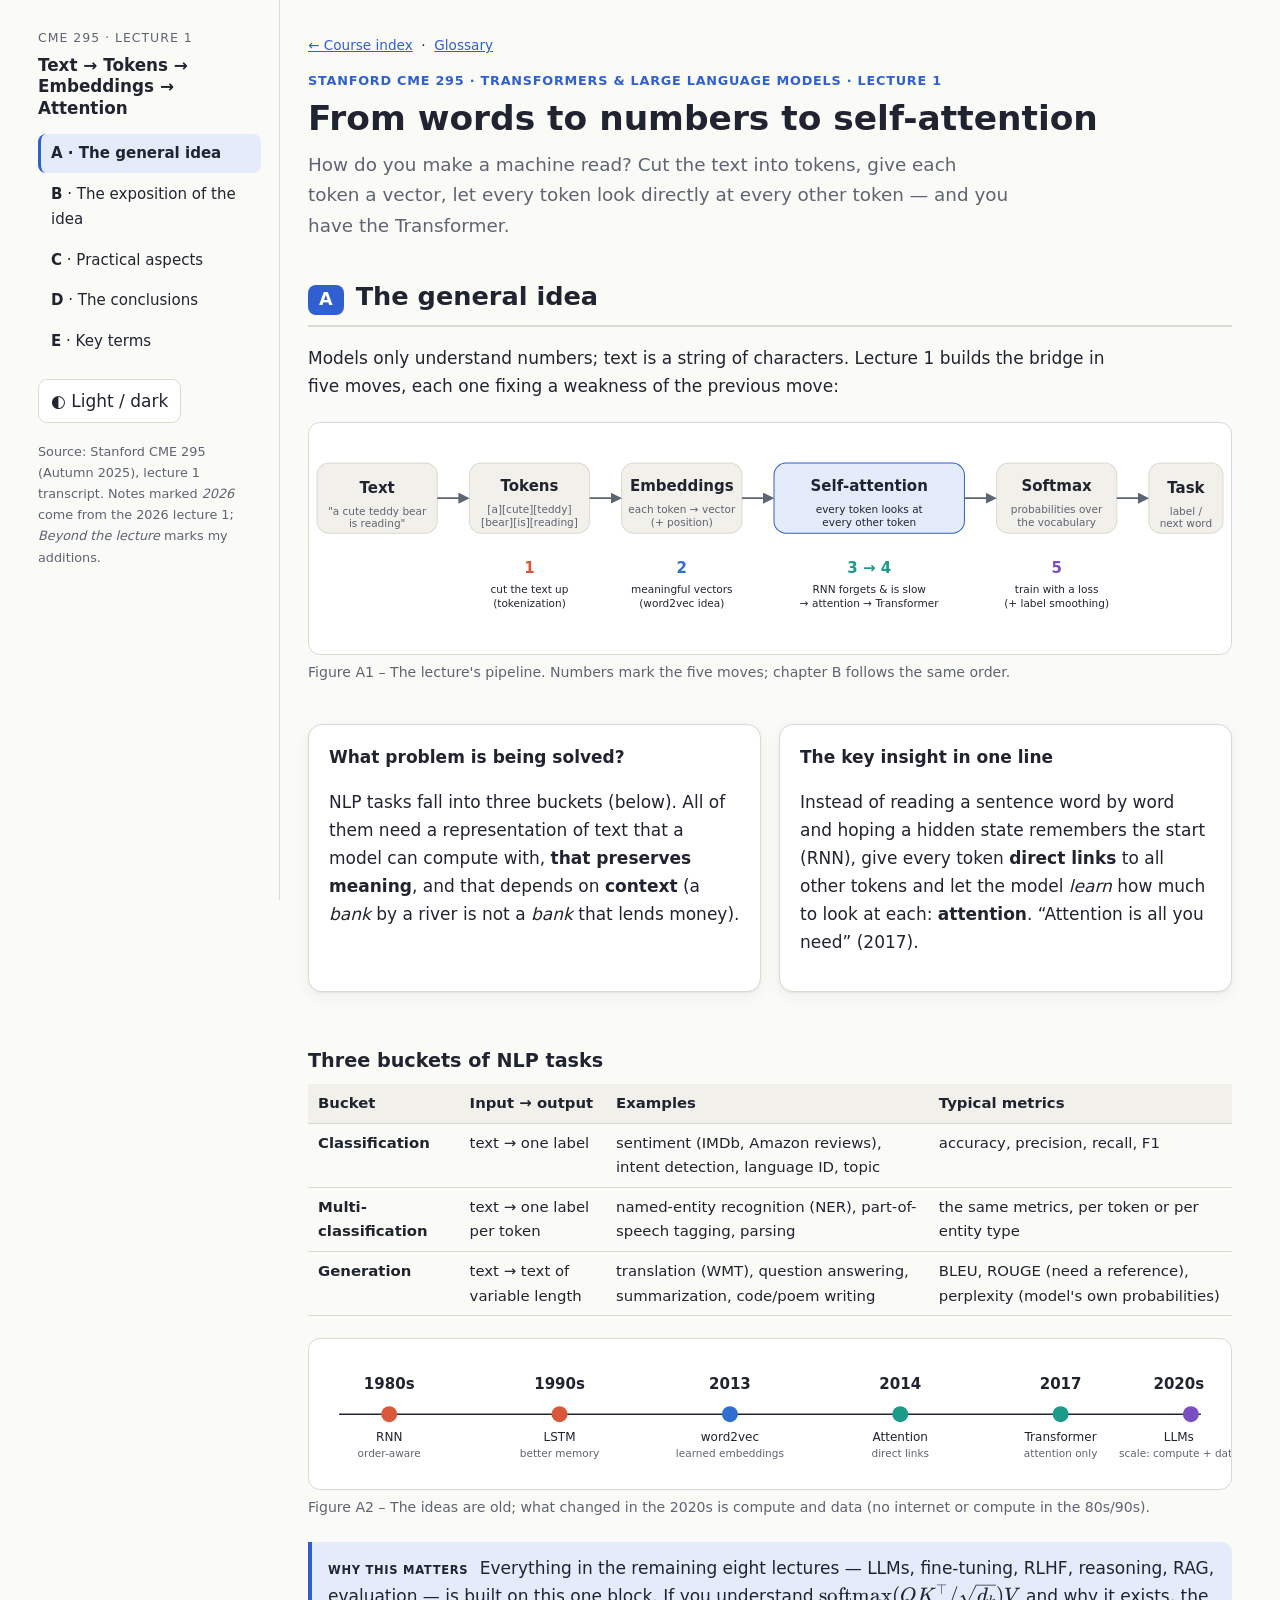
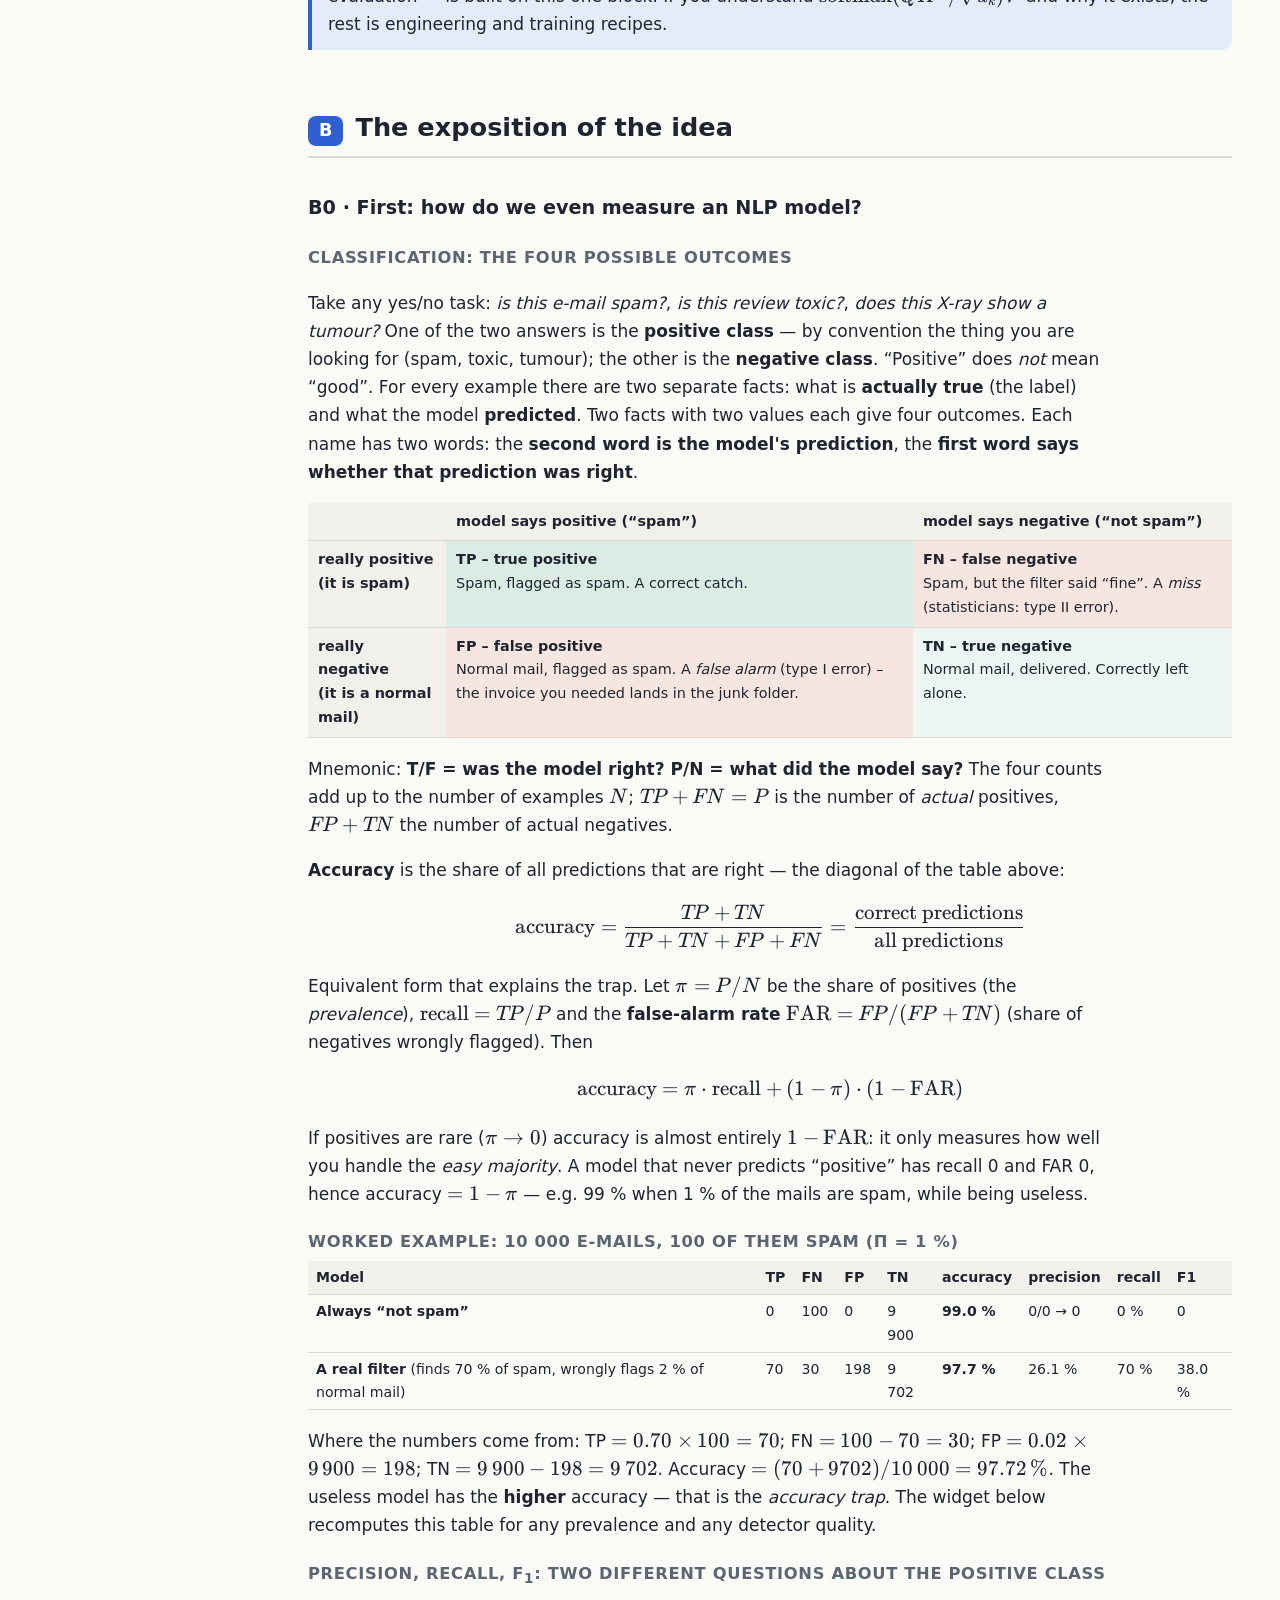
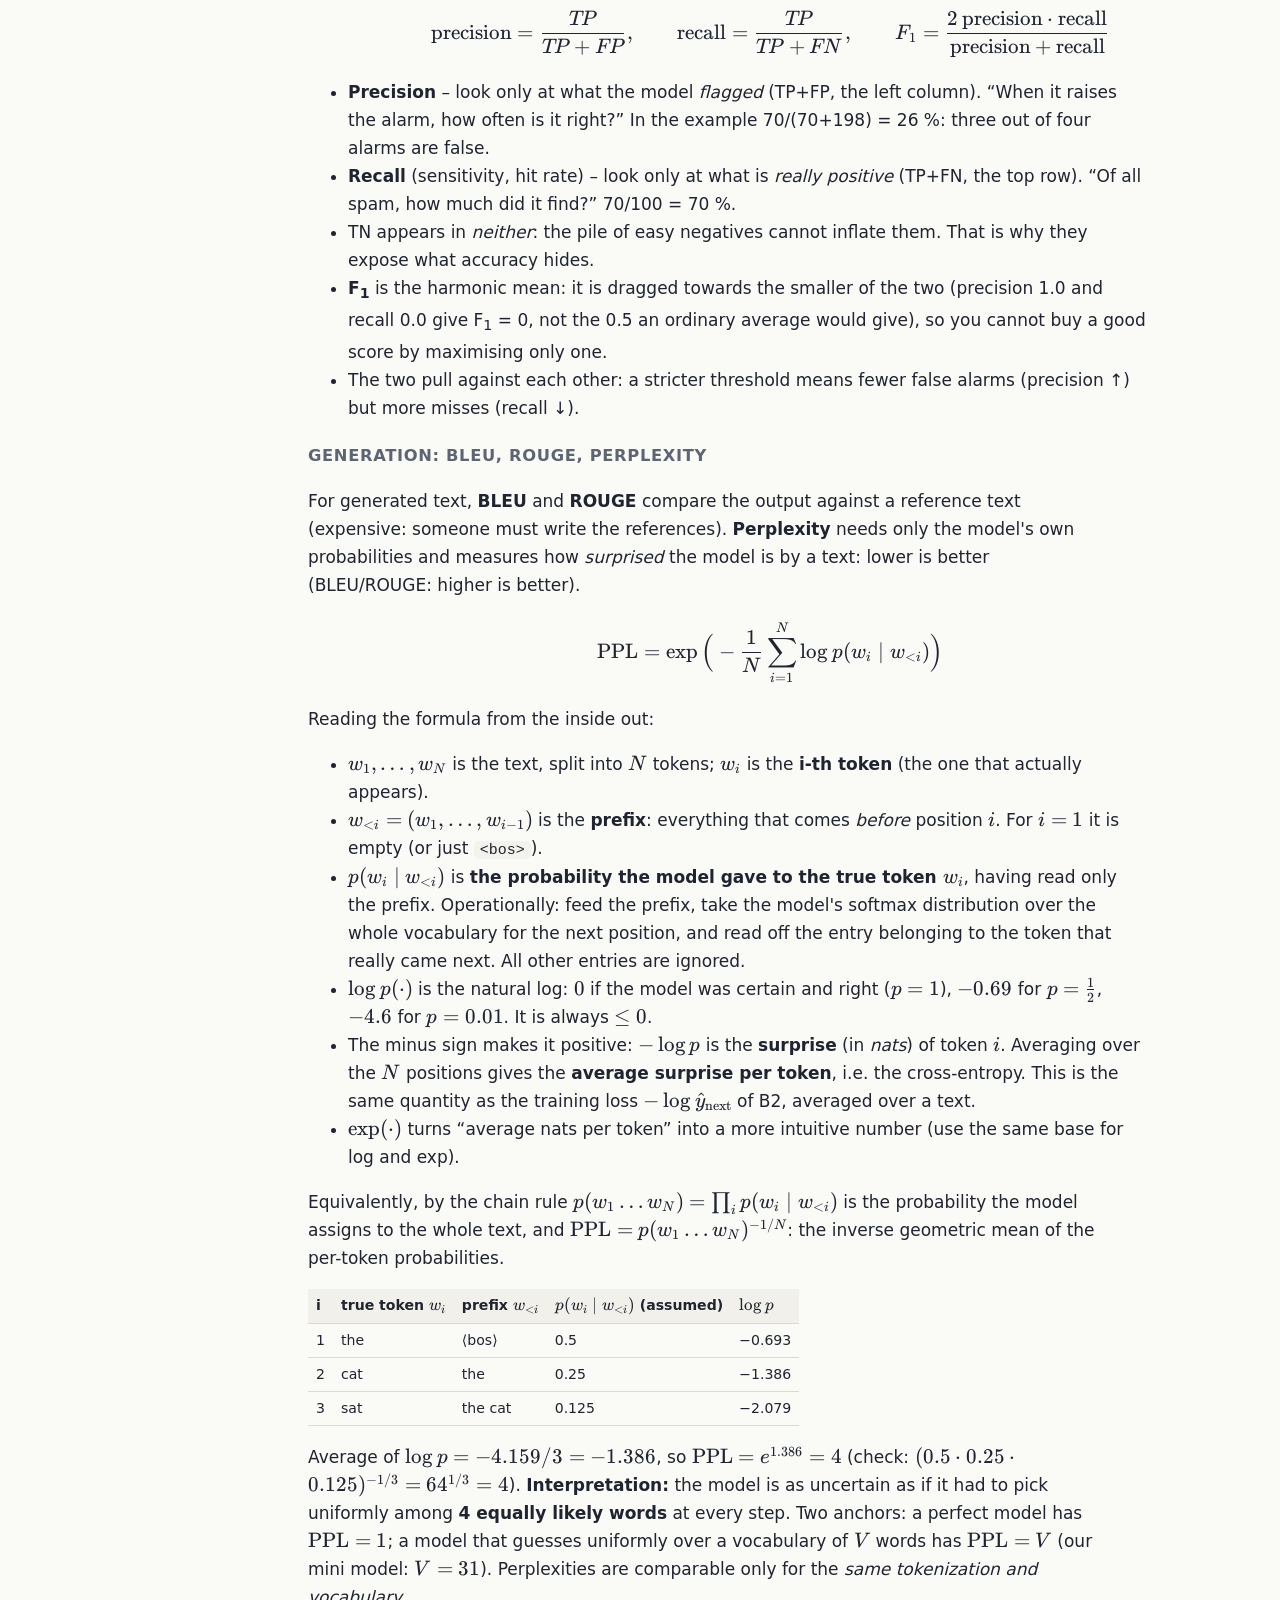
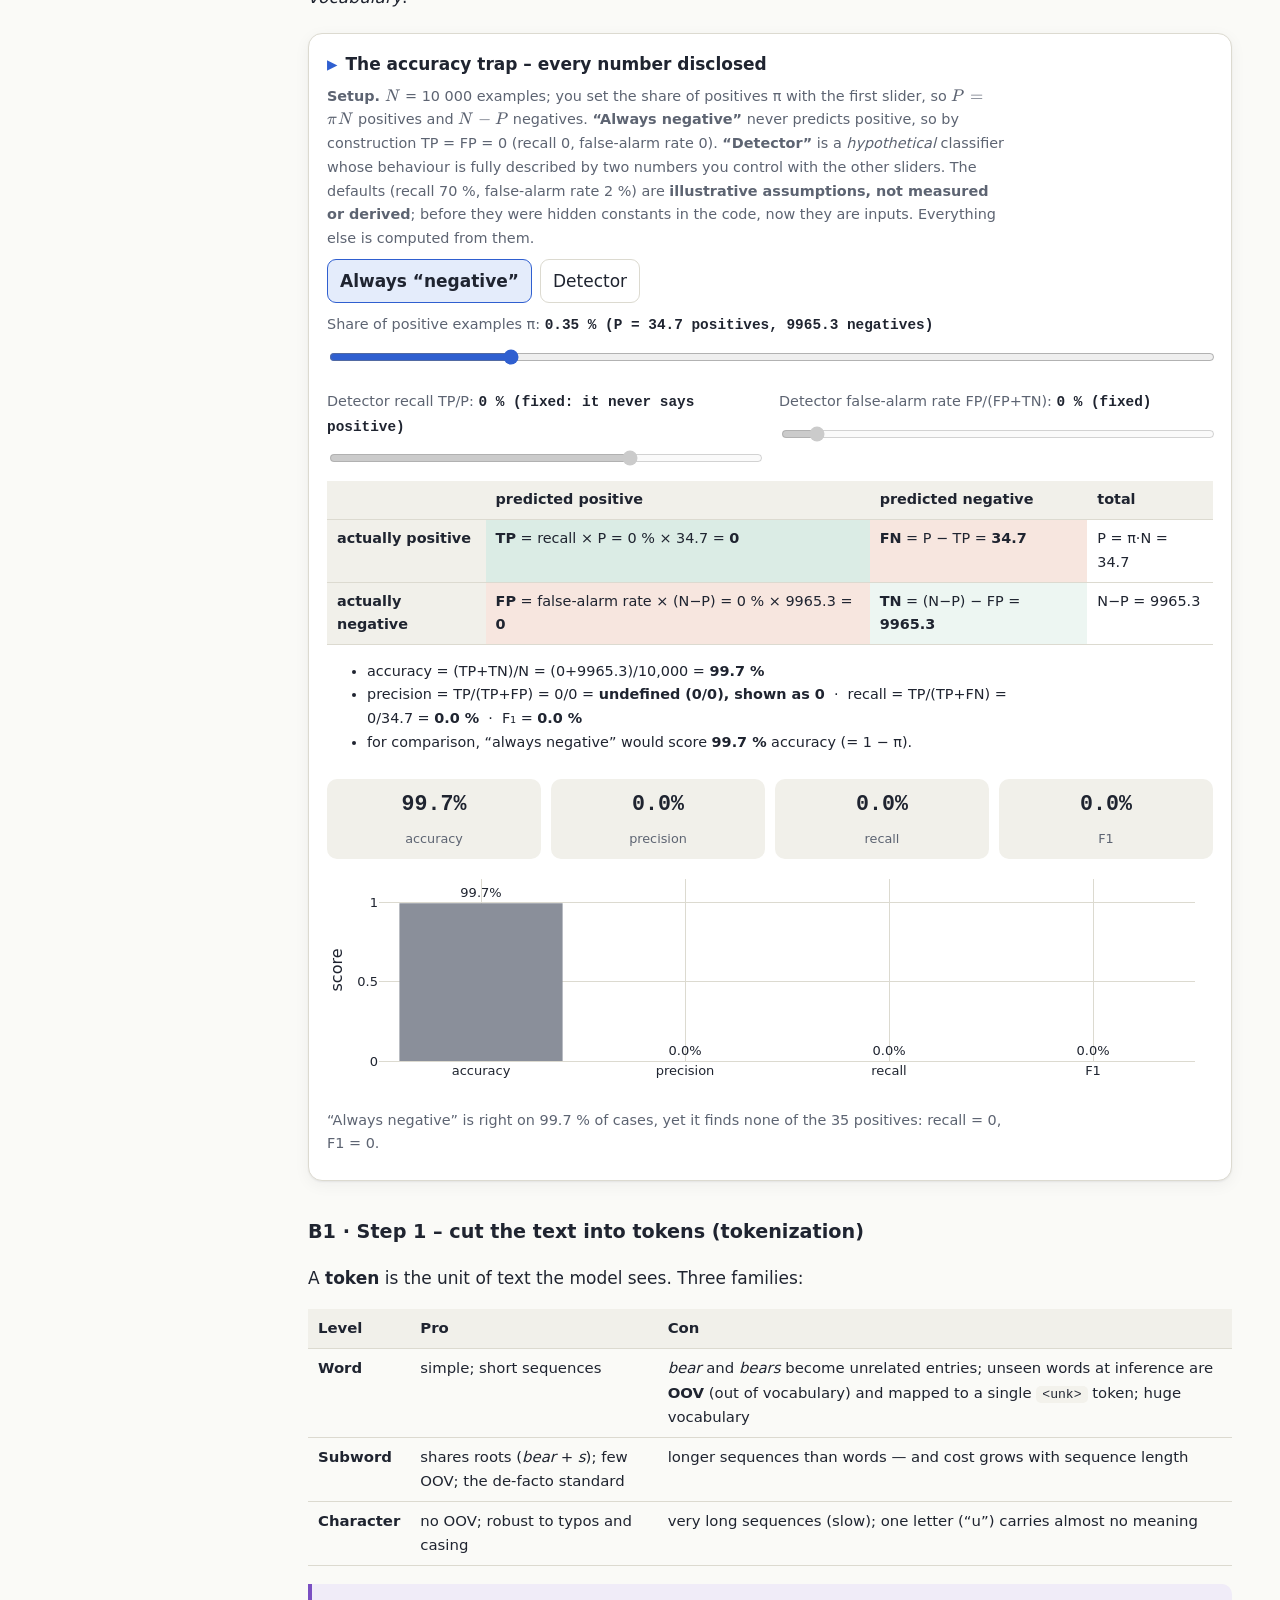
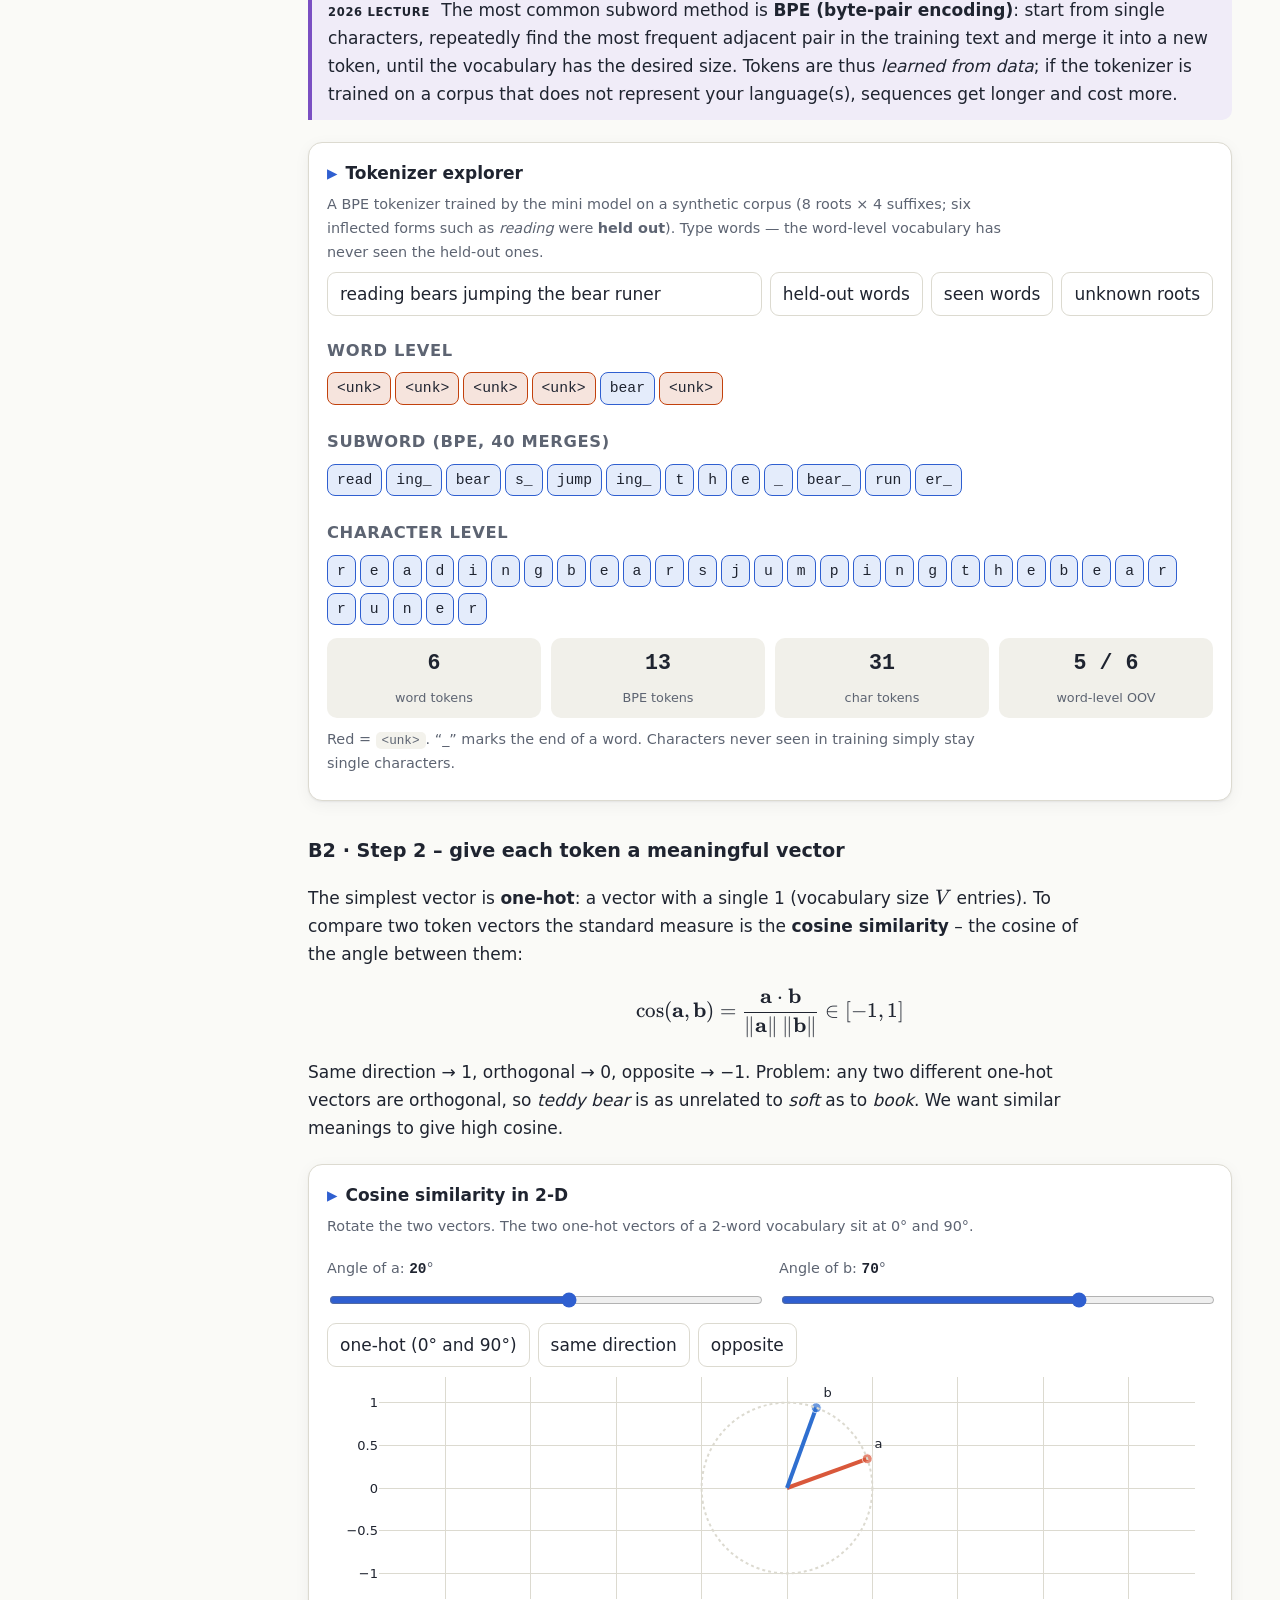
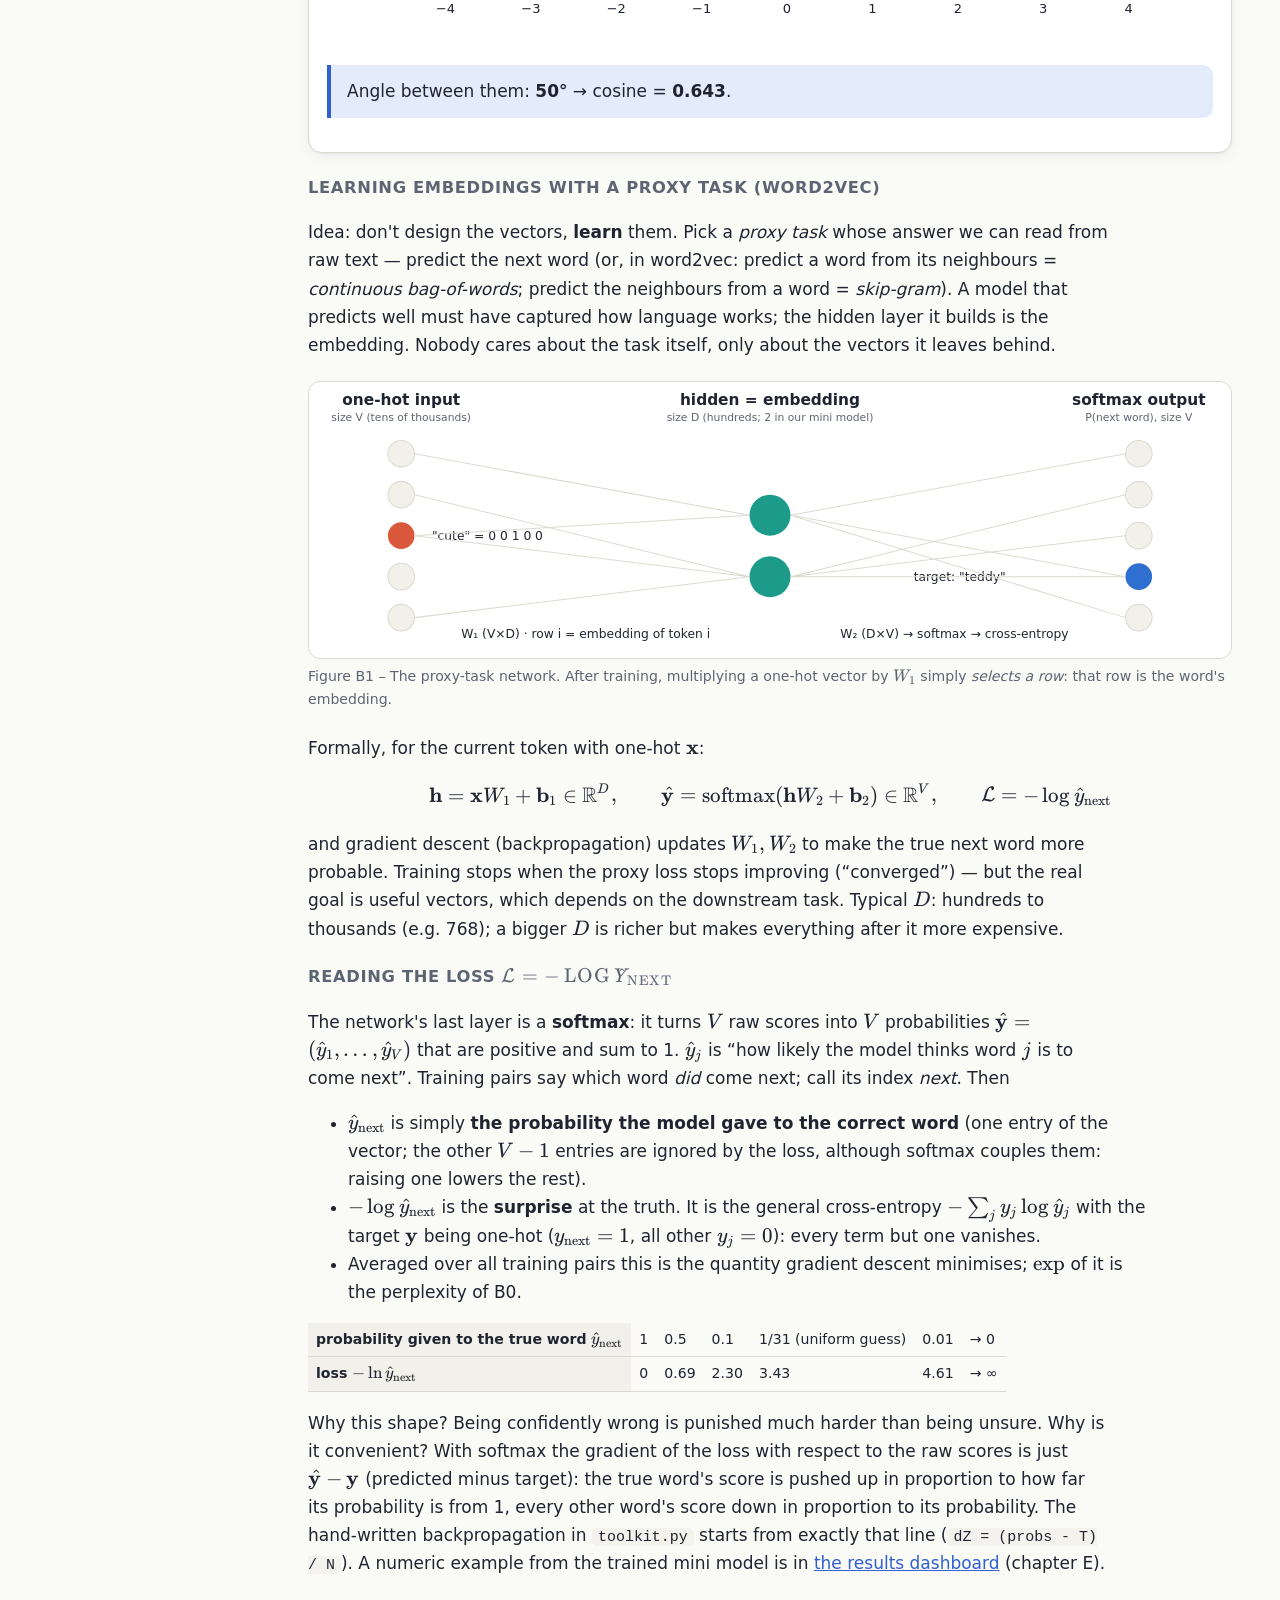
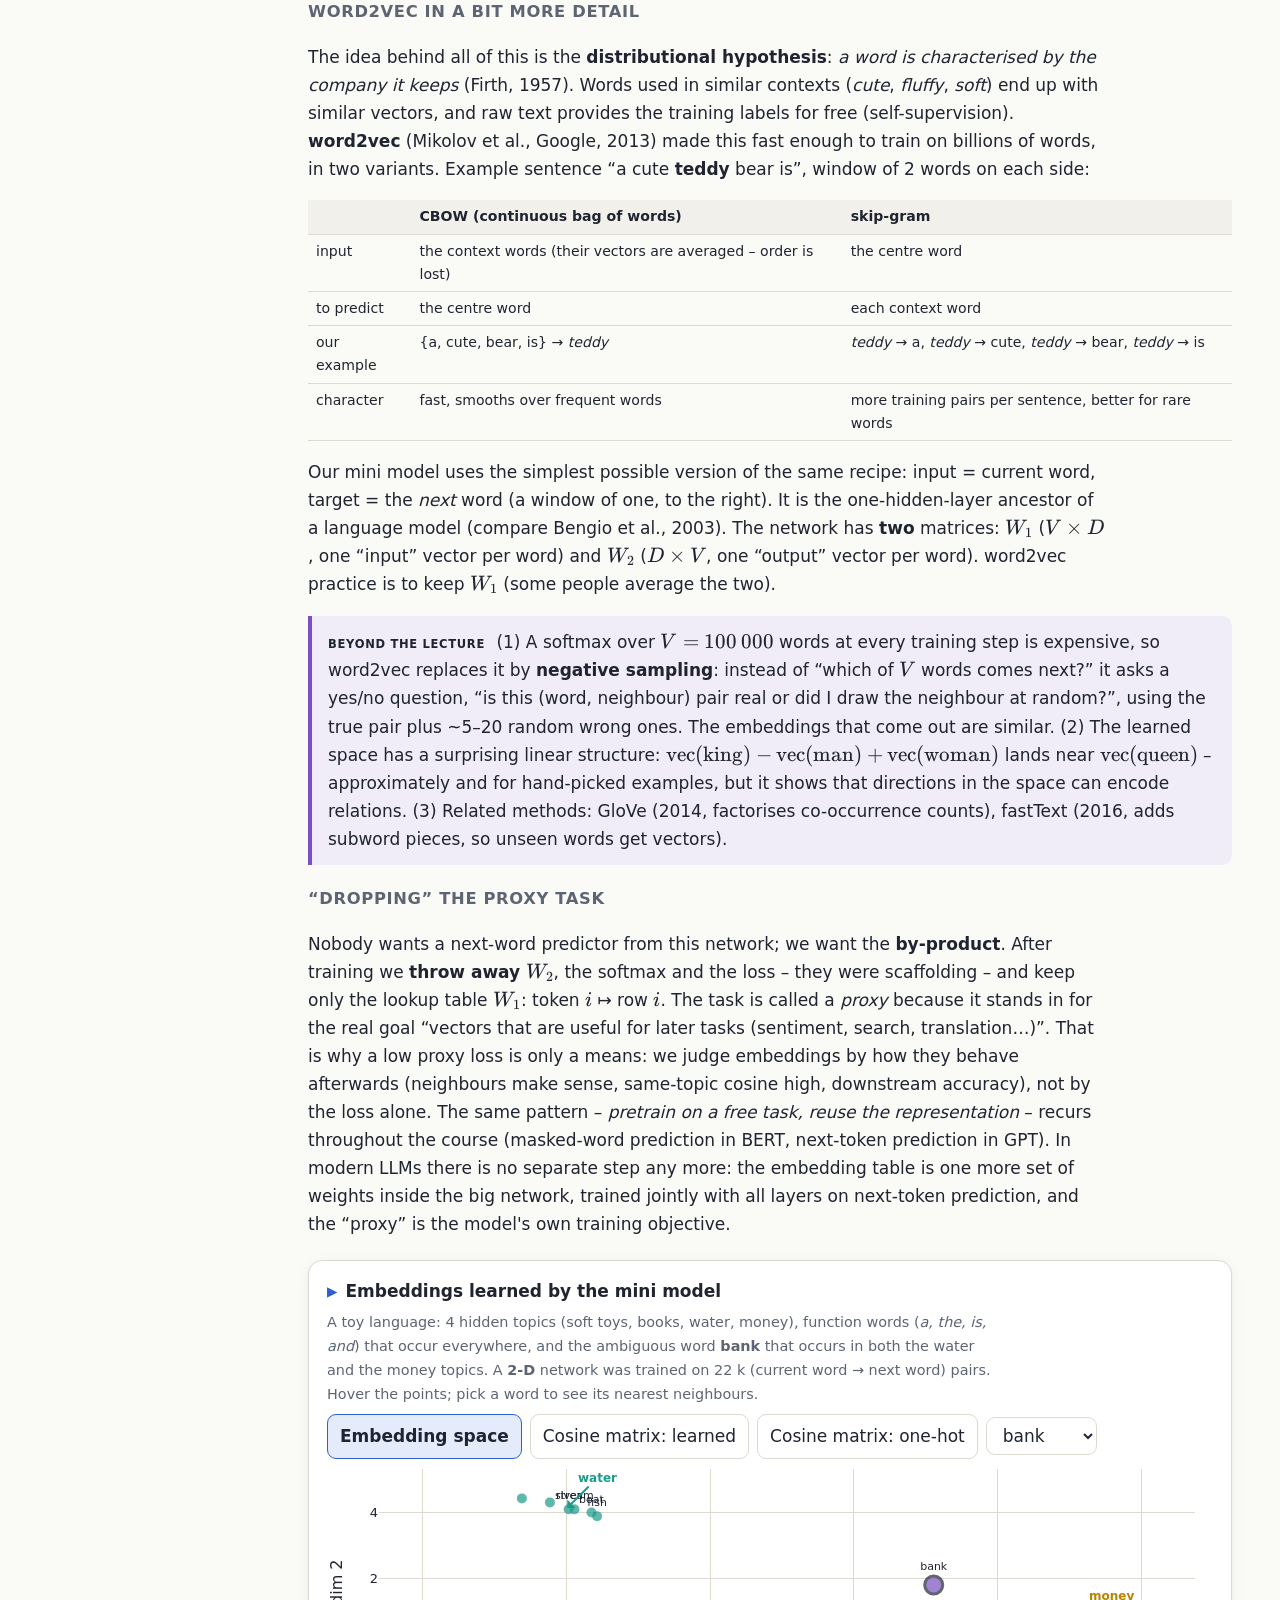
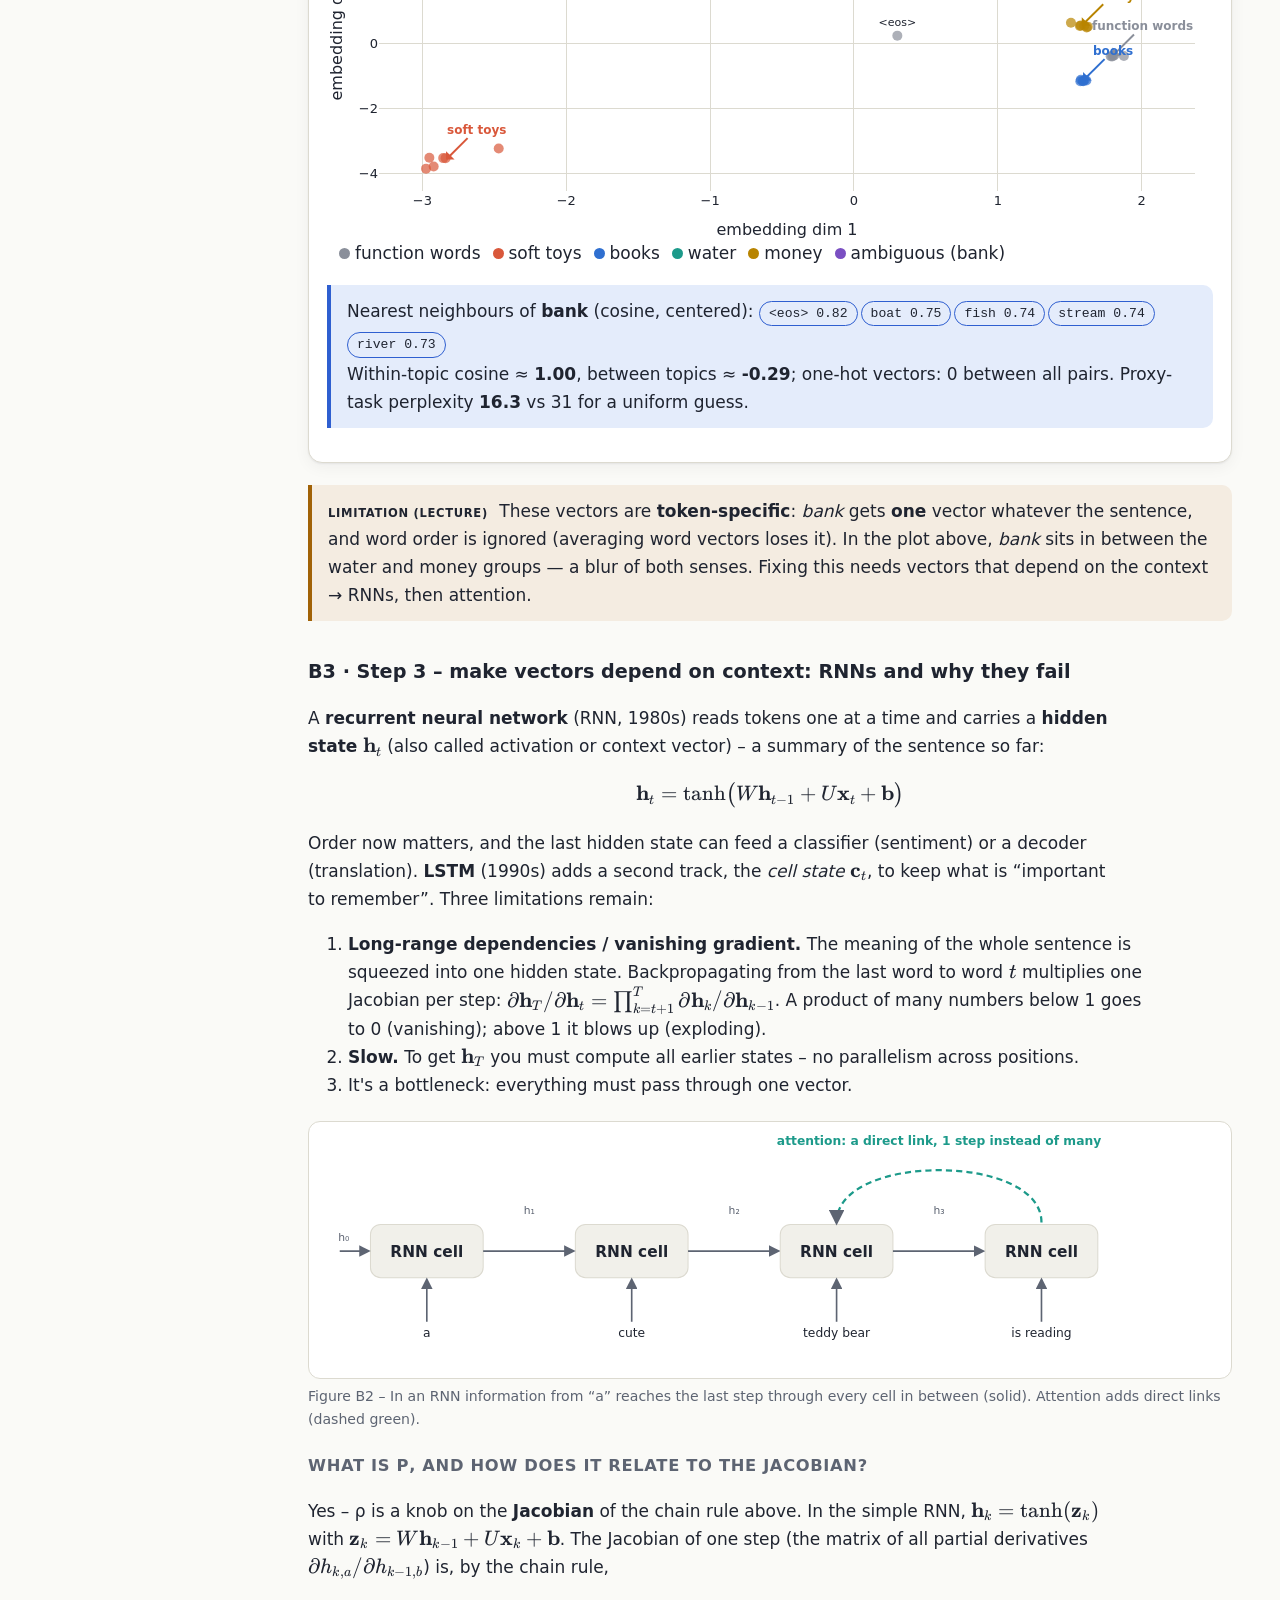
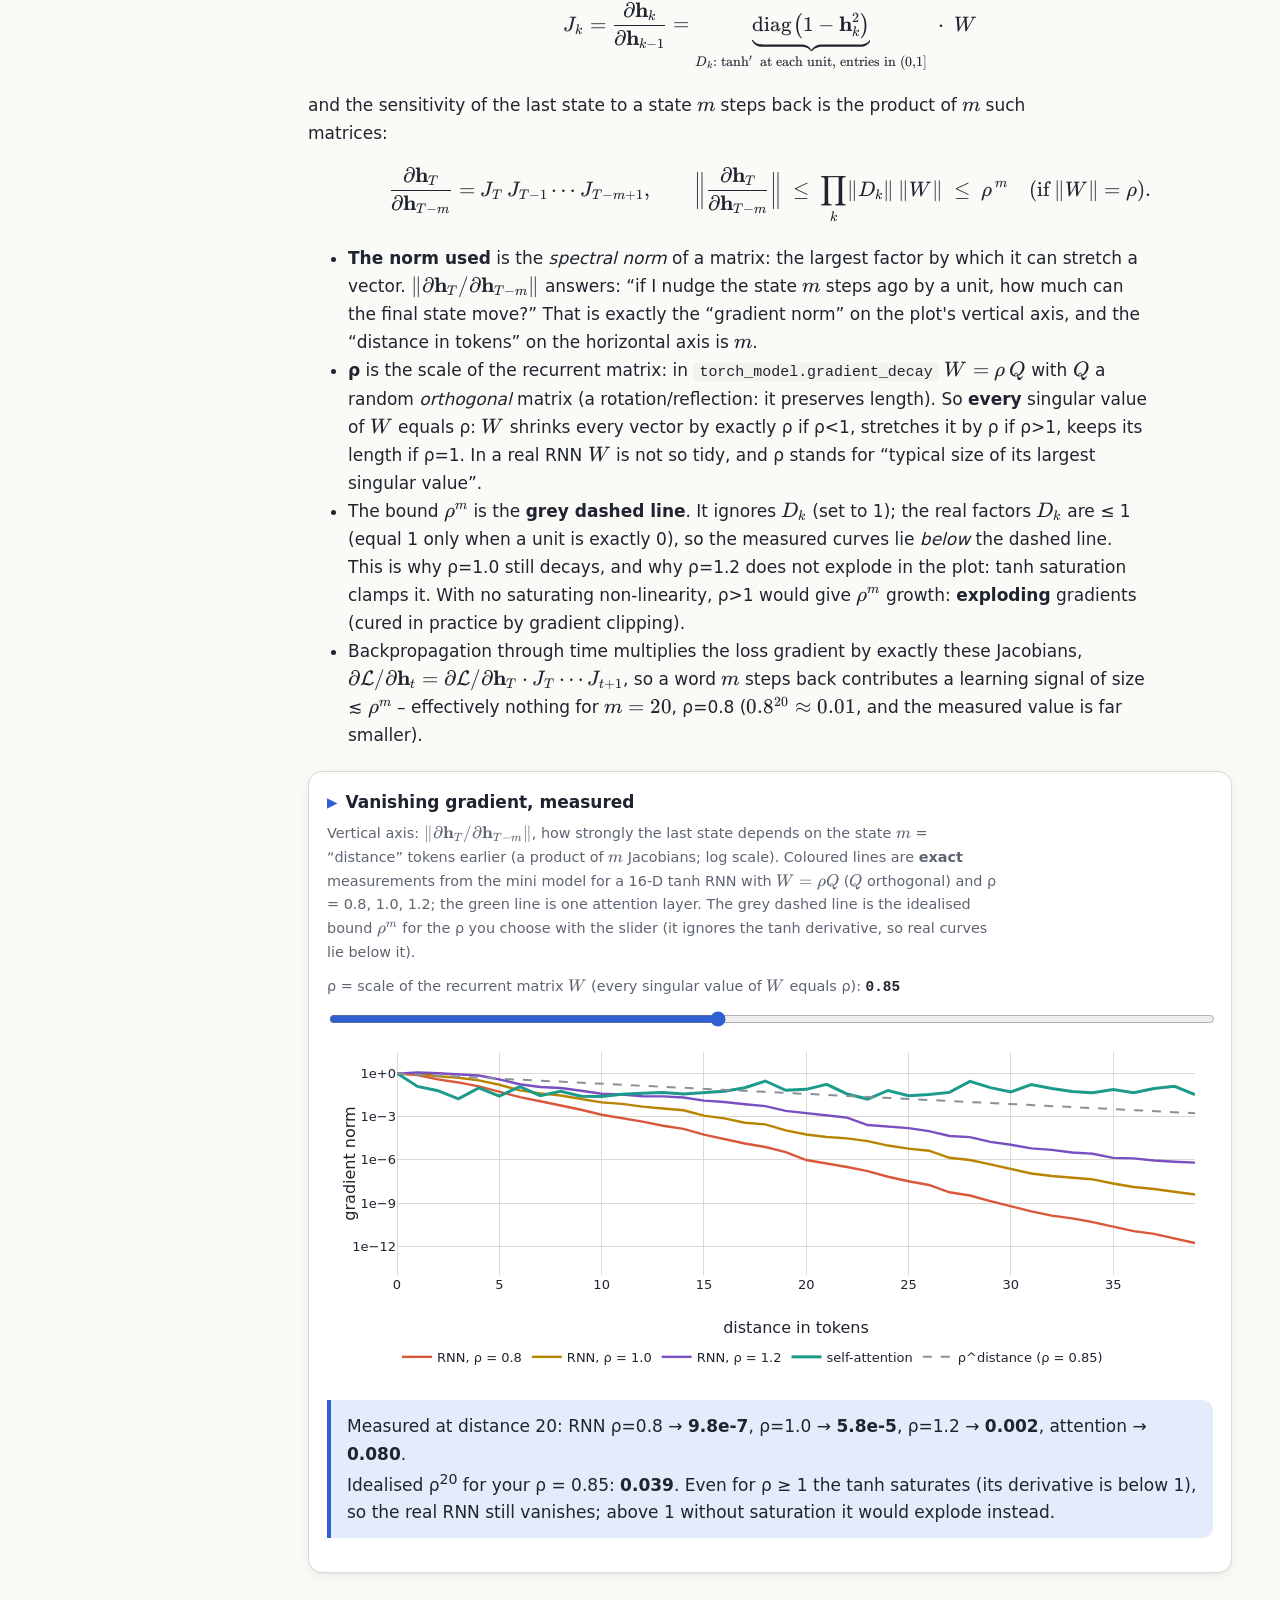
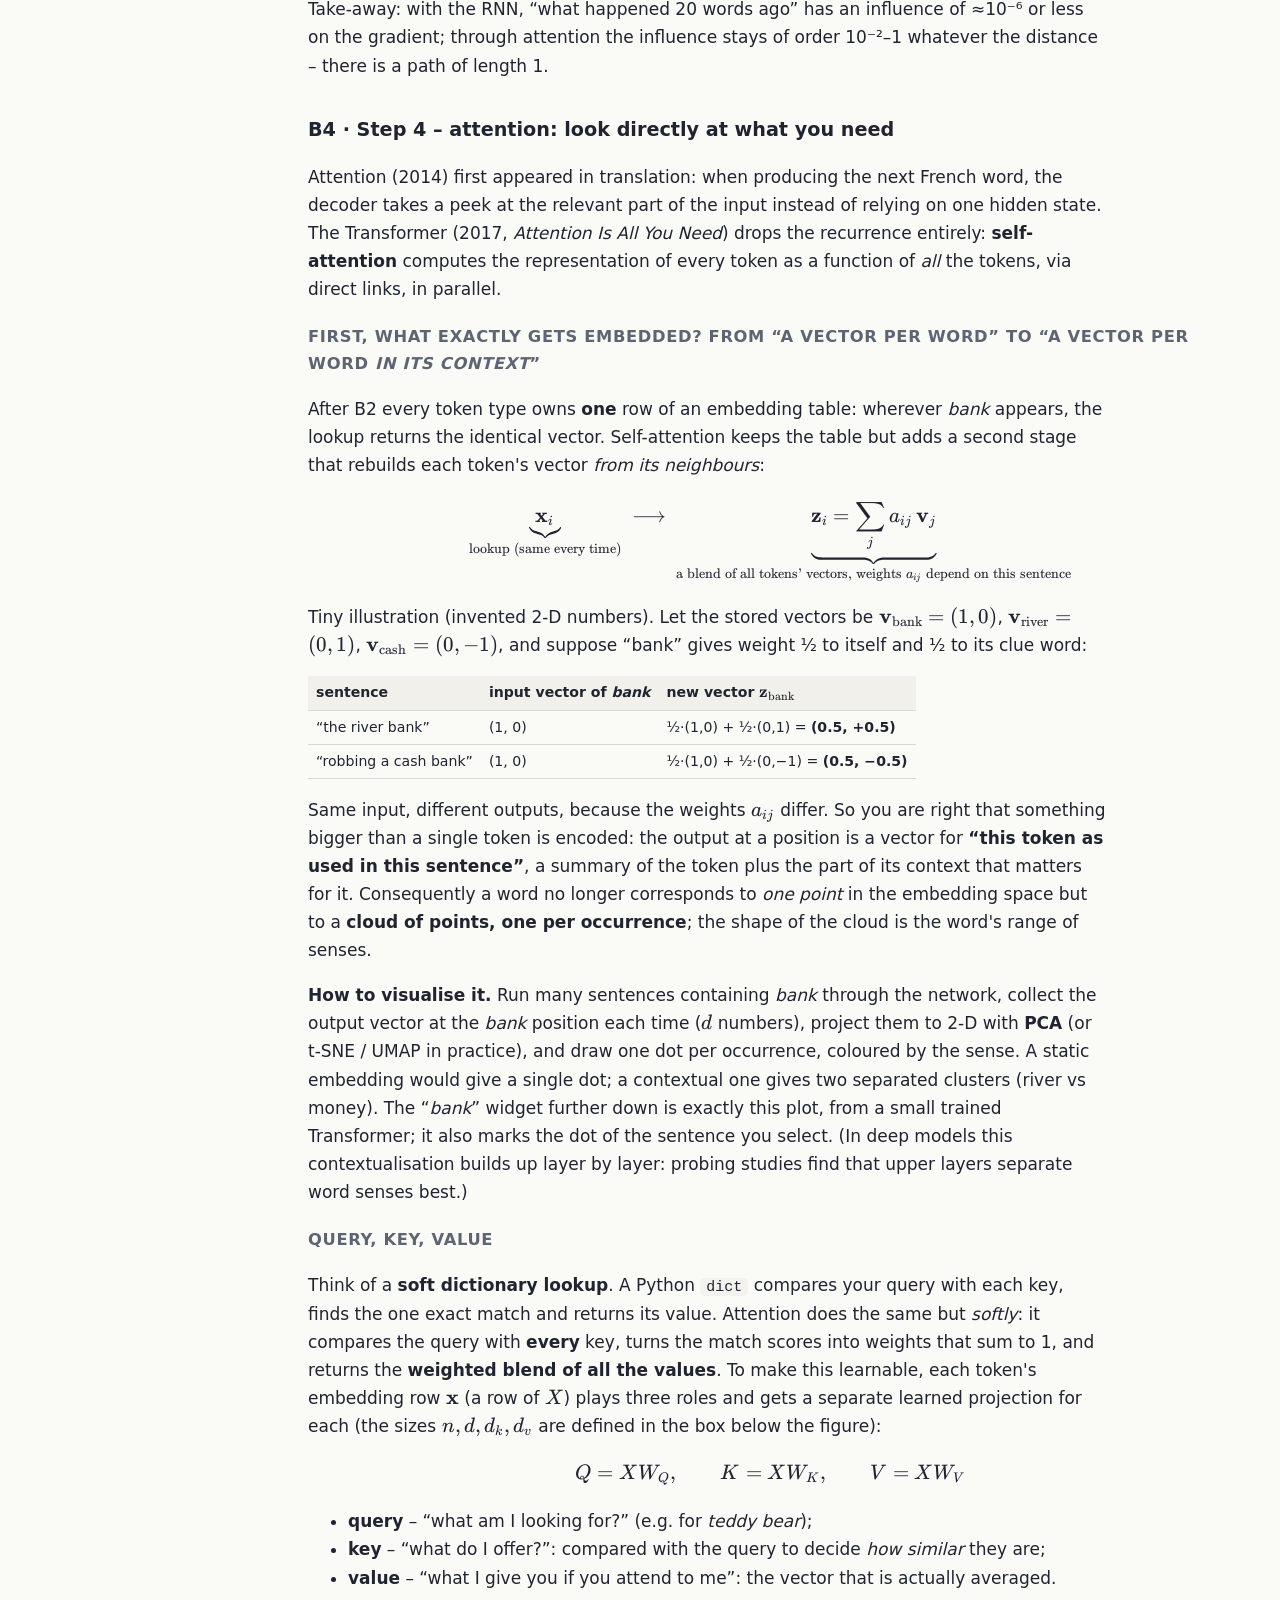
==== commit 945e795d: "Update course site from Stanford_Course 20febbc" ====
--- a/Lecture_1/Lecture_1_report.html
+++ b/Lecture_1/Lecture_1_report.html
@@ -49,6 +49,7 @@
   <p style="font-size:.8rem;color:var(--muted);margin-top:18px">Source: Stanford CME 295 (Autumn 2025), lecture 1 transcript. Notes marked <i>2026</i> come from the 2026 lecture 1; <i>Beyond the lecture</i> marks my additions.</p>
 </nav>
 <main>
+<p style="font-size:.85rem;margin:0 0 14px"><a href="../index.html">&larr; Course index</a> &nbsp;&middot;&nbsp; <a href="../glossary.html">Glossary</a></p>
 <header class="hero">
   <div class="kicker">Stanford CME 295 · Transformers &amp; Large Language Models · Lecture 1</div>
   <h1>From words to numbers to self-attention</h1>
